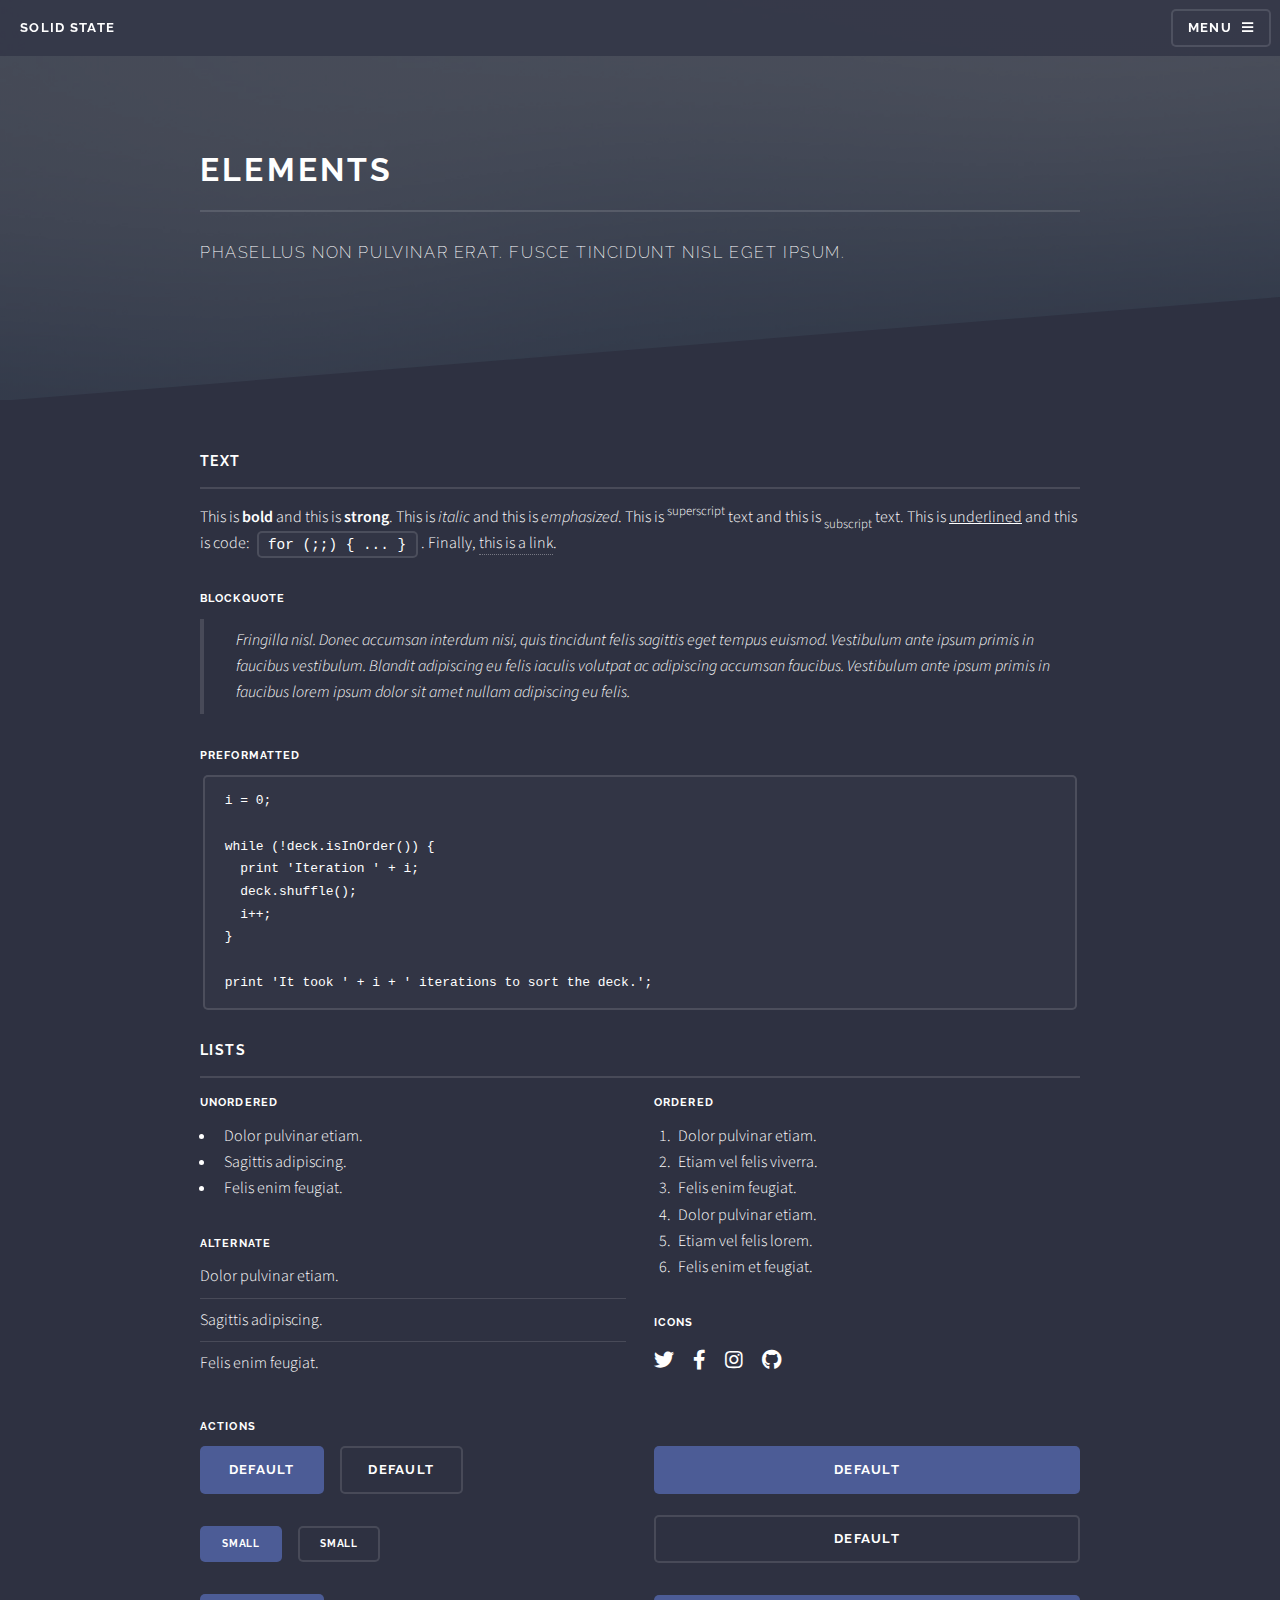
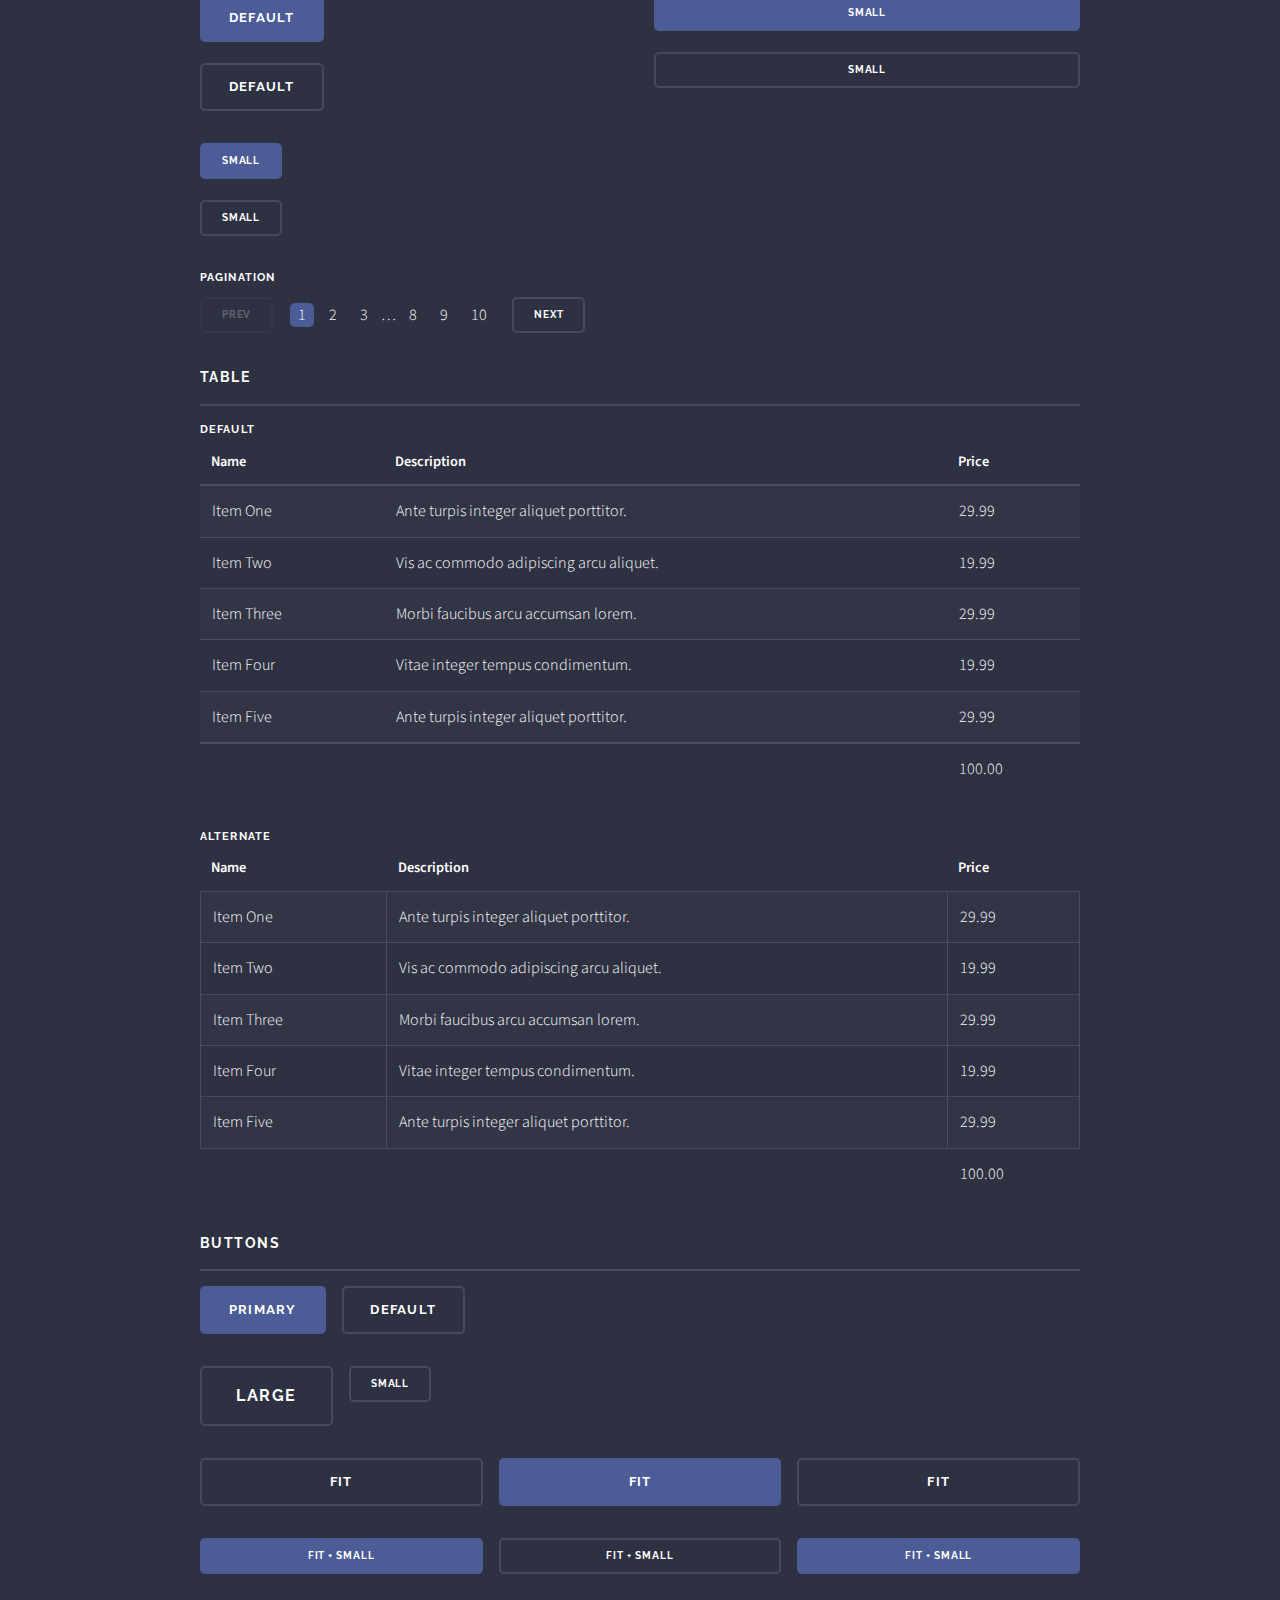
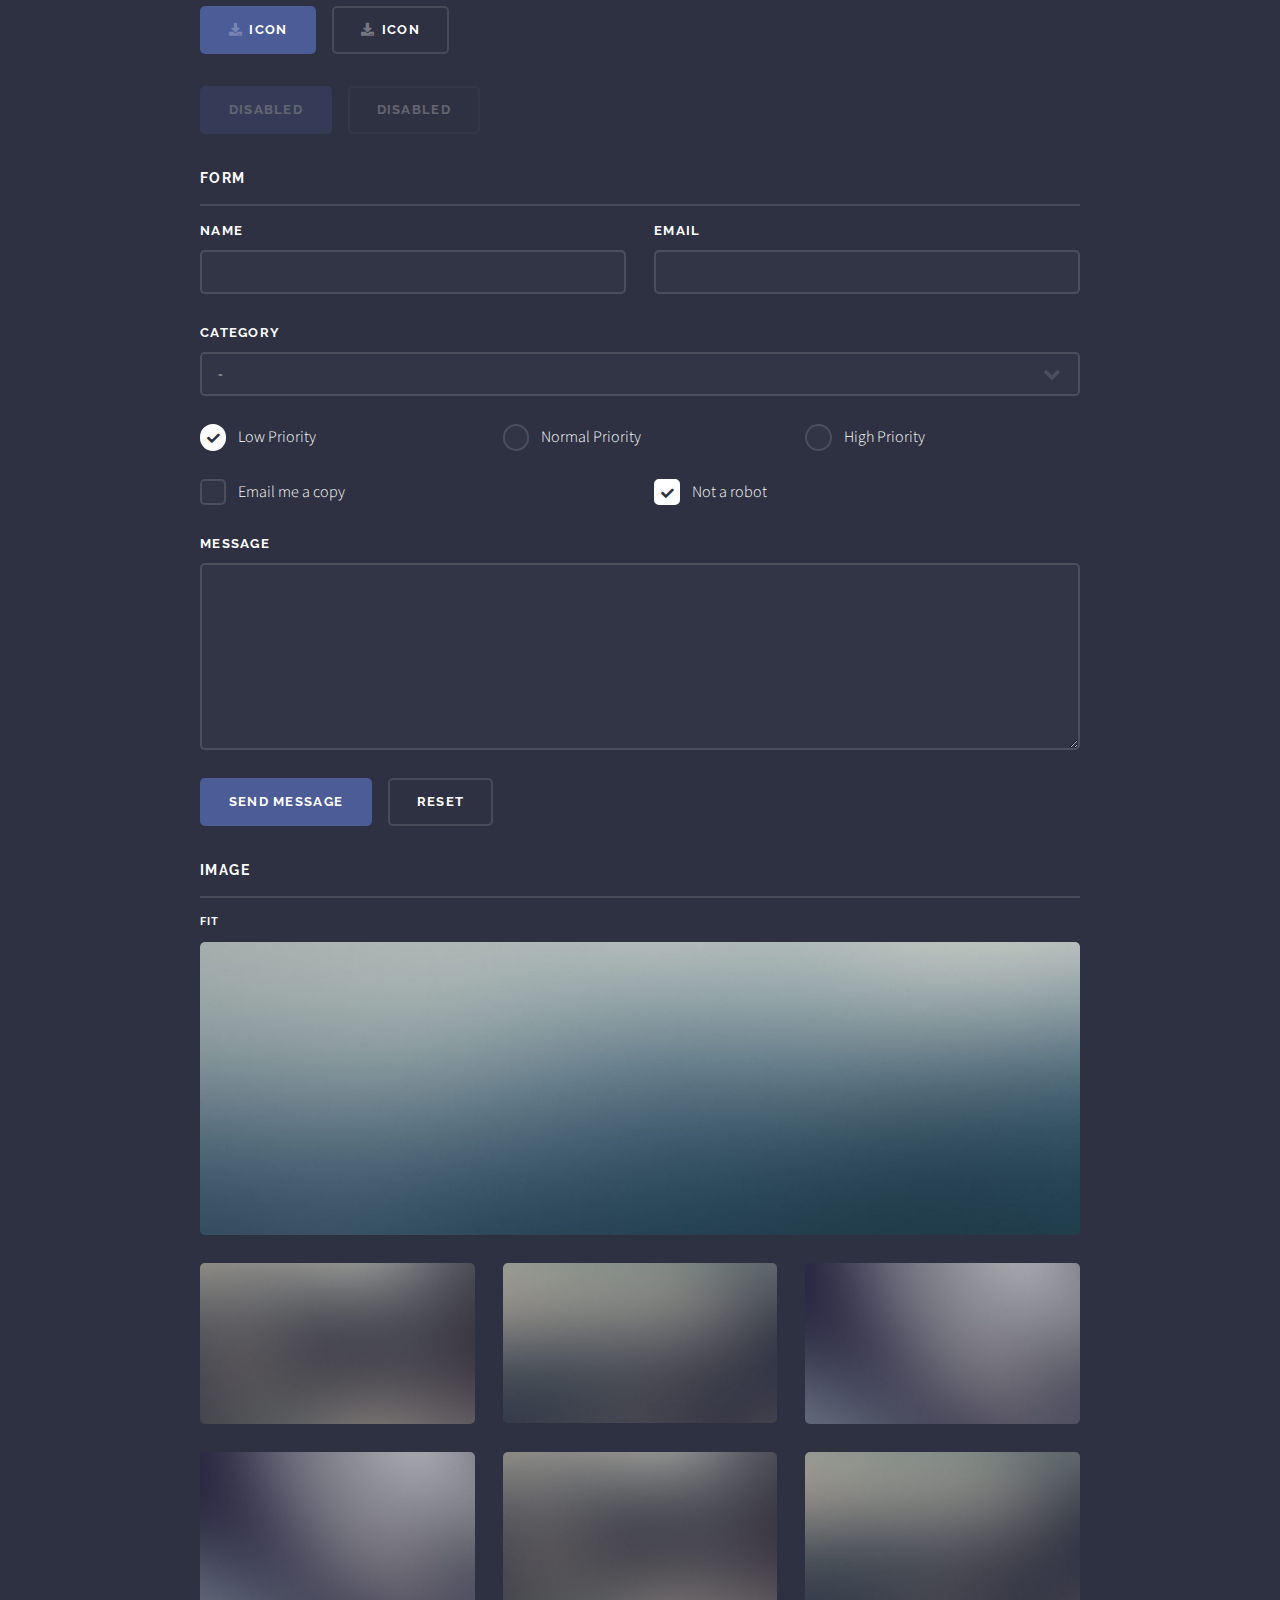
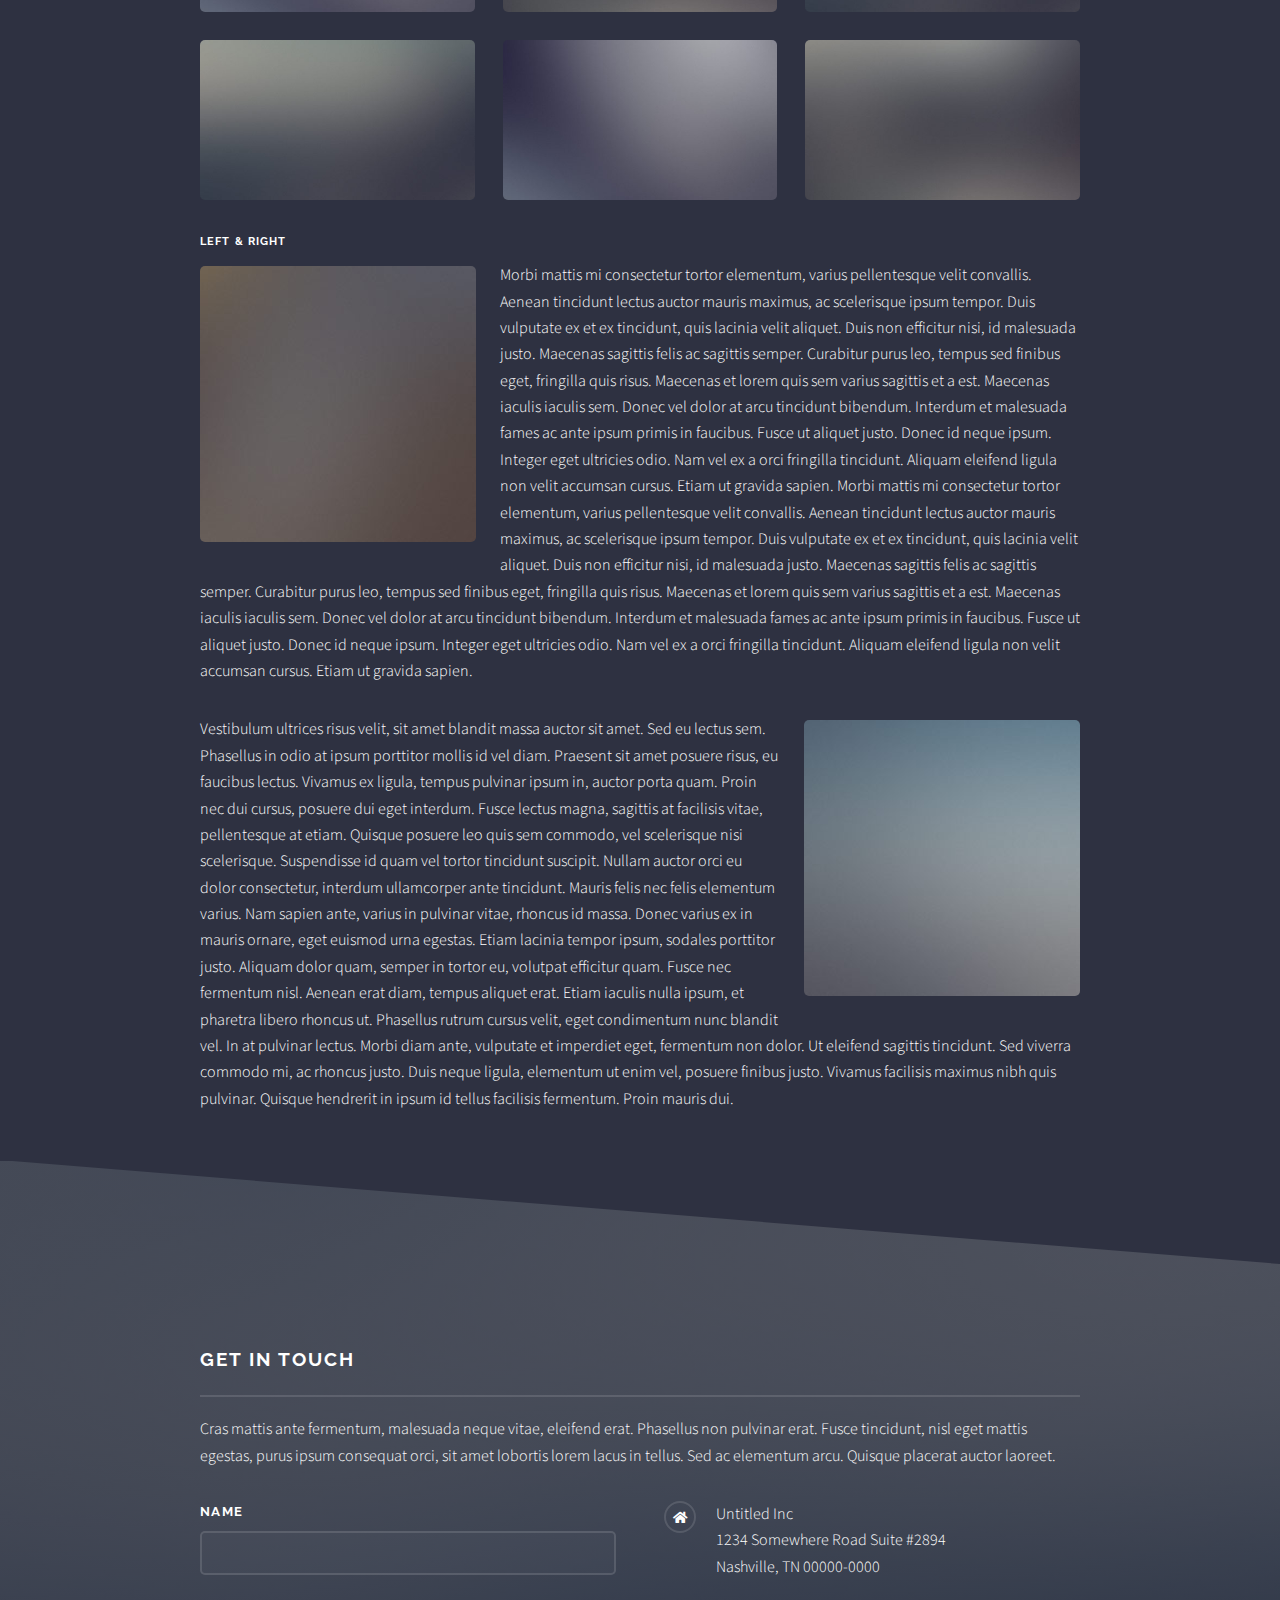
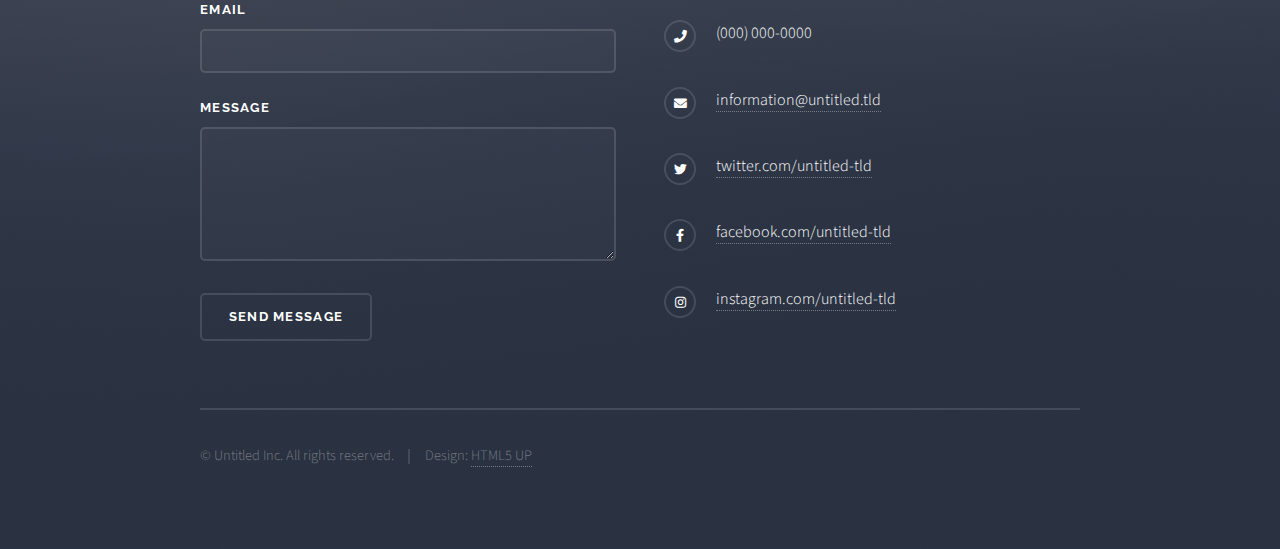
==== elements.html @ e086646b "Initial commit" ====
<!DOCTYPE HTML>
<!--
	Solid State by HTML5 UP
	html5up.net | @ajlkn
	Free for personal and commercial use under the CCA 3.0 license (html5up.net/license)
-->
<html>
	<head>
		<title>Elements - Solid State by HTML5 UP</title>
		<meta charset="utf-8" />
		<meta name="viewport" content="width=device-width, initial-scale=1, user-scalable=no" />
		<link rel="stylesheet" href="assets/css/main.css" />
		<noscript><link rel="stylesheet" href="assets/css/noscript.css" /></noscript>
	</head>
	<body class="is-preload">

		<!-- Page Wrapper -->
			<div id="page-wrapper">

				<!-- Header -->
					<header id="header">
						<h1><a href="index.html">Solid State</a></h1>
						<nav>
							<a href="#menu">Menu</a>
						</nav>
					</header>

				<!-- Menu -->
					<nav id="menu">
						<div class="inner">
							<h2>Menu</h2>
							<ul class="links">
								<li><a href="index.html">Home</a></li>
								<li><a href="generic.html">Generic</a></li>
								<li><a href="elements.html">Elements</a></li>
								<li><a href="#">Log In</a></li>
								<li><a href="#">Sign Up</a></li>
							</ul>
							<a href="#" class="close">Close</a>
						</div>
					</nav>

				<!-- Wrapper -->
					<section id="wrapper">
						<header>
							<div class="inner">
								<h2>Elements</h2>
								<p>Phasellus non pulvinar erat. Fusce tincidunt nisl eget ipsum.</p>
							</div>
						</header>

						<!-- Content -->
							<div class="wrapper">
								<div class="inner">

									<section>
										<h3 class="major">Text</h3>
										<p>This is <b>bold</b> and this is <strong>strong</strong>. This is <i>italic</i> and this is <em>emphasized</em>.
										This is <sup>superscript</sup> text and this is <sub>subscript</sub> text.
										This is <u>underlined</u> and this is code: <code>for (;;) { ... }</code>. Finally, <a href="#">this is a link</a>.</p>
										<h4>Blockquote</h4>
										<blockquote>Fringilla nisl. Donec accumsan interdum nisi, quis tincidunt felis sagittis eget tempus euismod. Vestibulum ante ipsum primis in faucibus vestibulum. Blandit adipiscing eu felis iaculis volutpat ac adipiscing accumsan faucibus. Vestibulum ante ipsum primis in faucibus lorem ipsum dolor sit amet nullam adipiscing eu felis.</blockquote>
										<h4>Preformatted</h4>
										<pre><code>i = 0;

while (!deck.isInOrder()) {
  print 'Iteration ' + i;
  deck.shuffle();
  i++;
}

print 'It took ' + i + ' iterations to sort the deck.';</code></pre>
									</section>

									<section>
										<h3 class="major">Lists</h3>
										<div class="row">
											<div class="col-6 col-12-medium">
												<h4>Unordered</h4>
												<ul>
													<li>Dolor pulvinar etiam.</li>
													<li>Sagittis adipiscing.</li>
													<li>Felis enim feugiat.</li>
												</ul>
												<h4>Alternate</h4>
												<ul class="alt">
													<li>Dolor pulvinar etiam.</li>
													<li>Sagittis adipiscing.</li>
													<li>Felis enim feugiat.</li>
												</ul>
											</div>
											<div class="col-6 col-12-medium">
												<h4>Ordered</h4>
												<ol>
													<li>Dolor pulvinar etiam.</li>
													<li>Etiam vel felis viverra.</li>
													<li>Felis enim feugiat.</li>
													<li>Dolor pulvinar etiam.</li>
													<li>Etiam vel felis lorem.</li>
													<li>Felis enim et feugiat.</li>
												</ol>
												<h4>Icons</h4>
												<ul class="icons">
													<li><a href="#" class="icon brands fa-twitter"><span class="label">Twitter</span></a></li>
													<li><a href="#" class="icon brands fa-facebook-f"><span class="label">Facebook</span></a></li>
													<li><a href="#" class="icon brands fa-instagram"><span class="label">Instagram</span></a></li>
													<li><a href="#" class="icon brands fa-github"><span class="label">Github</span></a></li>
												</ul>
											</div>
										</div>
										<h4>Actions</h4>
										<div class="row">
											<div class="col-6 col-12-medium">
												<ul class="actions">
													<li><a href="#" class="button primary">Default</a></li>
													<li><a href="#" class="button">Default</a></li>
												</ul>
												<ul class="actions small">
													<li><a href="#" class="button primary small">Small</a></li>
													<li><a href="#" class="button small">Small</a></li>
												</ul>
												<ul class="actions stacked">
													<li><a href="#" class="button primary">Default</a></li>
													<li><a href="#" class="button">Default</a></li>
												</ul>
												<ul class="actions stacked small">
													<li><a href="#" class="button primary small">Small</a></li>
													<li><a href="#" class="button small">Small</a></li>
												</ul>
											</div>
											<div class="col-6 col-12-medium">
												<ul class="actions stacked">
													<li><a href="#" class="button primary fit">Default</a></li>
													<li><a href="#" class="button fit">Default</a></li>
												</ul>
												<ul class="actions stacked small">
													<li><a href="#" class="button primary small fit">Small</a></li>
													<li><a href="#" class="button small fit">Small</a></li>
												</ul>
											</div>
										</div>
										<h4>Pagination</h4>
										<ul class="pagination">
											<li><span class="button small disabled">Prev</span></li>
											<li><a href="#" class="page active">1</a></li>
											<li><a href="#" class="page">2</a></li>
											<li><a href="#" class="page">3</a></li>
											<li><span>&hellip;</span></li>
											<li><a href="#" class="page">8</a></li>
											<li><a href="#" class="page">9</a></li>
											<li><a href="#" class="page">10</a></li>
											<li><a href="#" class="button small">Next</a></li>
										</ul>
									</section>

									<section>
										<h3 class="major">Table</h3>
										<h4>Default</h4>
										<div class="table-wrapper">
											<table>
												<thead>
													<tr>
														<th>Name</th>
														<th>Description</th>
														<th>Price</th>
													</tr>
												</thead>
												<tbody>
													<tr>
														<td>Item One</td>
														<td>Ante turpis integer aliquet porttitor.</td>
														<td>29.99</td>
													</tr>
													<tr>
														<td>Item Two</td>
														<td>Vis ac commodo adipiscing arcu aliquet.</td>
														<td>19.99</td>
													</tr>
													<tr>
														<td>Item Three</td>
														<td> Morbi faucibus arcu accumsan lorem.</td>
														<td>29.99</td>
													</tr>
													<tr>
														<td>Item Four</td>
														<td>Vitae integer tempus condimentum.</td>
														<td>19.99</td>
													</tr>
													<tr>
														<td>Item Five</td>
														<td>Ante turpis integer aliquet porttitor.</td>
														<td>29.99</td>
													</tr>
												</tbody>
												<tfoot>
													<tr>
														<td colspan="2"></td>
														<td>100.00</td>
													</tr>
												</tfoot>
											</table>
										</div>

										<h4>Alternate</h4>
										<div class="table-wrapper">
											<table class="alt">
												<thead>
													<tr>
														<th>Name</th>
														<th>Description</th>
														<th>Price</th>
													</tr>
												</thead>
												<tbody>
													<tr>
														<td>Item One</td>
														<td>Ante turpis integer aliquet porttitor.</td>
														<td>29.99</td>
													</tr>
													<tr>
														<td>Item Two</td>
														<td>Vis ac commodo adipiscing arcu aliquet.</td>
														<td>19.99</td>
													</tr>
													<tr>
														<td>Item Three</td>
														<td> Morbi faucibus arcu accumsan lorem.</td>
														<td>29.99</td>
													</tr>
													<tr>
														<td>Item Four</td>
														<td>Vitae integer tempus condimentum.</td>
														<td>19.99</td>
													</tr>
													<tr>
														<td>Item Five</td>
														<td>Ante turpis integer aliquet porttitor.</td>
														<td>29.99</td>
													</tr>
												</tbody>
												<tfoot>
													<tr>
														<td colspan="2"></td>
														<td>100.00</td>
													</tr>
												</tfoot>
											</table>
										</div>
									</section>

									<section>
										<h3 class="major">Buttons</h3>
										<ul class="actions">
											<li><a href="#" class="button primary">Primary</a></li>
											<li><a href="#" class="button">Default</a></li>
										</ul>
										<ul class="actions">
											<li><a href="#" class="button large">Large</a></li>
											<li><a href="#" class="button small">Small</a></li>
										</ul>
										<ul class="actions fit">
											<li><a href="#" class="button fit">Fit</a></li>
											<li><a href="#" class="button primary fit">Fit</a></li>
											<li><a href="#" class="button fit">Fit</a></li>
										</ul>
										<ul class="actions fit small">
											<li><a href="#" class="button primary fit small">Fit + Small</a></li>
											<li><a href="#" class="button fit small">Fit + Small</a></li>
											<li><a href="#" class="button primary fit small">Fit + Small</a></li>
										</ul>
										<ul class="actions">
											<li><a href="#" class="button primary icon solid fa-download">Icon</a></li>
											<li><a href="#" class="button icon solid fa-download">Icon</a></li>
										</ul>
										<ul class="actions">
											<li><span class="button primary disabled">Disabled</span></li>
											<li><span class="button disabled">Disabled</span></li>
										</ul>
									</section>

									<section>
										<h3 class="major">Form</h3>
										<form method="post" action="#">
											<div class="row gtr-uniform">
												<div class="col-6 col-12-xsmall">
													<label for="demo-name">Name</label>
													<input type="text" name="demo-name" id="demo-name" value="" />
												</div>
												<div class="col-6 col-12-xsmall">
													<label for="demo-email">Email</label>
													<input type="email" name="demo-email" id="demo-email" value="" />
												</div>
												<div class="col-12">
													<label for="demo-category">Category</label>
													<select name="demo-category" id="demo-category">
														<option value="">-</option>
														<option value="1">Manufacturing</option>
														<option value="1">Shipping</option>
														<option value="1">Administration</option>
														<option value="1">Human Resources</option>
													</select>
												</div>
												<div class="col-4 col-12-small">
													<input type="radio" id="demo-priority-low" name="demo-priority" checked>
													<label for="demo-priority-low">Low Priority</label>
												</div>
												<div class="col-4 col-12-small">
													<input type="radio" id="demo-priority-normal" name="demo-priority">
													<label for="demo-priority-normal">Normal Priority</label>
												</div>
												<div class="col-4 col-12-small">
													<input type="radio" id="demo-priority-high" name="demo-priority">
													<label for="demo-priority-high">High Priority</label>
												</div>
												<div class="col-6 col-12-small">
													<input type="checkbox" id="demo-copy" name="demo-copy">
													<label for="demo-copy">Email me a copy</label>
												</div>
												<div class="col-6 col-12-small">
													<input type="checkbox" id="demo-human" name="demo-human" checked>
													<label for="demo-human">Not a robot</label>
												</div>
												<div class="col-12">
													<label for="demo-message">Message</label>
													<textarea name="demo-message" id="demo-message" rows="6"></textarea>
												</div>
												<div class="col-12">
													<ul class="actions">
														<li><input type="submit" value="Send Message" class="primary" /></li>
														<li><input type="reset" value="Reset" /></li>
													</ul>
												</div>
											</div>
										</form>
									</section>

									<section>
										<h3 class="major">Image</h3>
										<h4>Fit</h4>
										<div class="box alt">
											<div class="row gtr-uniform">
												<div class="col-12"><span class="image fit"><img src="images/pic08.jpg" alt="" /></span></div>
												<div class="col-4"><span class="image fit"><img src="images/pic05.jpg" alt="" /></span></div>
												<div class="col-4"><span class="image fit"><img src="images/pic06.jpg" alt="" /></span></div>
												<div class="col-4"><span class="image fit"><img src="images/pic07.jpg" alt="" /></span></div>
												<div class="col-4"><span class="image fit"><img src="images/pic07.jpg" alt="" /></span></div>
												<div class="col-4"><span class="image fit"><img src="images/pic05.jpg" alt="" /></span></div>
												<div class="col-4"><span class="image fit"><img src="images/pic06.jpg" alt="" /></span></div>
												<div class="col-4"><span class="image fit"><img src="images/pic06.jpg" alt="" /></span></div>
												<div class="col-4"><span class="image fit"><img src="images/pic07.jpg" alt="" /></span></div>
												<div class="col-4"><span class="image fit"><img src="images/pic05.jpg" alt="" /></span></div>
											</div>
										</div>
										<h4>Left &amp; Right</h4>
										<p><span class="image left"><img src="images/pic01.jpg" alt="" /></span>Morbi mattis mi consectetur tortor elementum, varius pellentesque velit convallis. Aenean tincidunt lectus auctor mauris maximus, ac scelerisque ipsum tempor. Duis vulputate ex et ex tincidunt, quis lacinia velit aliquet. Duis non efficitur nisi, id malesuada justo. Maecenas sagittis felis ac sagittis semper. Curabitur purus leo, tempus sed finibus eget, fringilla quis risus. Maecenas et lorem quis sem varius sagittis et a est. Maecenas iaculis iaculis sem. Donec vel dolor at arcu tincidunt bibendum. Interdum et malesuada fames ac ante ipsum primis in faucibus. Fusce ut aliquet justo. Donec id neque ipsum. Integer eget ultricies odio. Nam vel ex a orci fringilla tincidunt. Aliquam eleifend ligula non velit accumsan cursus. Etiam ut gravida sapien. Morbi mattis mi consectetur tortor elementum, varius pellentesque velit convallis. Aenean tincidunt lectus auctor mauris maximus, ac scelerisque ipsum tempor. Duis vulputate ex et ex tincidunt, quis lacinia velit aliquet. Duis non efficitur nisi, id malesuada justo. Maecenas sagittis felis ac sagittis semper. Curabitur purus leo, tempus sed finibus eget, fringilla quis risus. Maecenas et lorem quis sem varius sagittis et a est. Maecenas iaculis iaculis sem. Donec vel dolor at arcu tincidunt bibendum. Interdum et malesuada fames ac ante ipsum primis in faucibus. Fusce ut aliquet justo. Donec id neque ipsum. Integer eget ultricies odio. Nam vel ex a orci fringilla tincidunt. Aliquam eleifend ligula non velit accumsan cursus. Etiam ut gravida sapien.</p>
										<p><span class="image right"><img src="images/pic02.jpg" alt="" /></span>Vestibulum ultrices risus velit, sit amet blandit massa auctor sit amet. Sed eu lectus sem. Phasellus in odio at ipsum porttitor mollis id vel diam. Praesent sit amet posuere risus, eu faucibus lectus. Vivamus ex ligula, tempus pulvinar ipsum in, auctor porta quam. Proin nec dui cursus, posuere dui eget interdum. Fusce lectus magna, sagittis at facilisis vitae, pellentesque at etiam. Quisque posuere leo quis sem commodo, vel scelerisque nisi scelerisque. Suspendisse id quam vel tortor tincidunt suscipit. Nullam auctor orci eu dolor consectetur, interdum ullamcorper ante tincidunt. Mauris felis nec felis elementum varius. Nam sapien ante, varius in pulvinar vitae, rhoncus id massa. Donec varius ex in mauris ornare, eget euismod urna egestas. Etiam lacinia tempor ipsum, sodales porttitor justo. Aliquam dolor quam, semper in tortor eu, volutpat efficitur quam. Fusce nec fermentum nisl. Aenean erat diam, tempus aliquet erat. Etiam iaculis nulla ipsum, et pharetra libero rhoncus ut. Phasellus rutrum cursus velit, eget condimentum nunc blandit vel. In at pulvinar lectus. Morbi diam ante, vulputate et imperdiet eget, fermentum non dolor. Ut eleifend sagittis tincidunt. Sed viverra commodo mi, ac rhoncus justo. Duis neque ligula, elementum ut enim vel, posuere finibus justo. Vivamus facilisis maximus nibh quis pulvinar. Quisque hendrerit in ipsum id tellus facilisis fermentum. Proin mauris dui.</p>
									</section>

								</div>
							</div>

					</section>

				<!-- Footer -->
					<section id="footer">
						<div class="inner">
							<h2 class="major">Get in touch</h2>
							<p>Cras mattis ante fermentum, malesuada neque vitae, eleifend erat. Phasellus non pulvinar erat. Fusce tincidunt, nisl eget mattis egestas, purus ipsum consequat orci, sit amet lobortis lorem lacus in tellus. Sed ac elementum arcu. Quisque placerat auctor laoreet.</p>
							<form method="post" action="#">
								<div class="fields">
									<div class="field">
										<label for="name">Name</label>
										<input type="text" name="name" id="name" />
									</div>
									<div class="field">
										<label for="email">Email</label>
										<input type="email" name="email" id="email" />
									</div>
									<div class="field">
										<label for="message">Message</label>
										<textarea name="message" id="message" rows="4"></textarea>
									</div>
								</div>
								<ul class="actions">
									<li><input type="submit" value="Send Message" /></li>
								</ul>
							</form>
							<ul class="contact">
								<li class="icon solid fa-home">
									Untitled Inc<br />
									1234 Somewhere Road Suite #2894<br />
									Nashville, TN 00000-0000
								</li>
								<li class="icon solid fa-phone">(000) 000-0000</li>
								<li class="icon solid fa-envelope"><a href="#">information@untitled.tld</a></li>
								<li class="icon brands fa-twitter"><a href="#">twitter.com/untitled-tld</a></li>
								<li class="icon brands fa-facebook-f"><a href="#">facebook.com/untitled-tld</a></li>
								<li class="icon brands fa-instagram"><a href="#">instagram.com/untitled-tld</a></li>
							</ul>
							<ul class="copyright">
								<li>&copy; Untitled Inc. All rights reserved.</li><li>Design: <a href="http://html5up.net">HTML5 UP</a></li>
							</ul>
						</div>
					</section>

			</div>

		<!-- Scripts -->
			<script src="assets/js/jquery.min.js"></script>
			<script src="assets/js/jquery.scrollex.min.js"></script>
			<script src="assets/js/browser.min.js"></script>
			<script src="assets/js/breakpoints.min.js"></script>
			<script src="assets/js/util.js"></script>
			<script src="assets/js/main.js"></script>

	</body>
</html>
---- assets/css/main.css ----
@import url(fontawesome-all.min.css);
@import url("https://fonts.googleapis.com/css?family=Raleway:200,700|Source+Sans+Pro:300,600,300italic,600italic");

/*
	Solid State by HTML5 UP
	html5up.net | @ajlkn
	Free for personal and commercial use under the CCA 3.0 license (html5up.net/license)
*/

html, body, div, span, applet, object,
iframe, h1, h2, h3, h4, h5, h6, p, blockquote,
pre, a, abbr, acronym, address, big, cite,
code, del, dfn, em, img, ins, kbd, q, s, samp,
small, strike, strong, sub, sup, tt, var, b,
u, i, center, dl, dt, dd, ol, ul, li, fieldset,
form, label, legend, table, caption, tbody,
tfoot, thead, tr, th, td, article, aside,
canvas, details, embed, figure, figcaption,
footer, header, hgroup, menu, nav, output, ruby,
section, summary, time, mark, audio, video {
	margin: 0;
	padding: 0;
	border: 0;
	font-size: 100%;
	font: inherit;
	vertical-align: baseline;}

article, aside, details, figcaption, figure,
footer, header, hgroup, menu, nav, section {
	display: block;}

body {
	line-height: 1;
}

ol, ul {
	list-style: none;
}

blockquote, q {
	quotes: none;
}

	blockquote:before, blockquote:after, q:before, q:after {
		content: '';
		content: none;
	}

table {
	border-collapse: collapse;
	border-spacing: 0;
}

body {
	-webkit-text-size-adjust: none;
}

mark {
	background-color: transparent;
	color: inherit;
}

input::-moz-focus-inner {
	border: 0;
	padding: 0;
}

input, select, textarea {
	-moz-appearance: none;
	-webkit-appearance: none;
	-ms-appearance: none;
	appearance: none;
}

/* Basic */

	@-ms-viewport {
		width: device-width;
	}

	body {
		-ms-overflow-style: scrollbar;
	}

	@media screen and (max-width: 480px) {

		html, body {
			min-width: 320px;
		}

	}

	html {
		box-sizing: border-box;
	}

	*, *:before, *:after {
		box-sizing: inherit;
	}

	body {
		background-color: #2e3141;
		background-image: linear-gradient(to top, rgba(46, 49, 65, 0.8), rgba(46, 49, 65, 0.8)), url("../../images/bg.jpg");
		background-size: auto, cover;
		background-attachment: fixed, fixed;
		background-position: center, center;
	}

		body.is-preload *, body.is-preload *:before, body.is-preload *:after {
			-moz-animation: none !important;
			-webkit-animation: none !important;
			-ms-animation: none !important;
			animation: none !important;
			-moz-transition: none !important;
			-webkit-transition: none !important;
			-ms-transition: none !important;
			transition: none !important;
		}

/* Type */

	body, input, select, textarea {
		color: #ffffff;
		font-family: "Source Sans Pro", Helvetica, sans-serif;
		font-size: 16.5pt;
		font-weight: 300;
		line-height: 1.65;
	}

		@media screen and (max-width: 1680px) {

			body, input, select, textarea {
				font-size: 13pt;
			}

		}

		@media screen and (max-width: 1280px) {

			body, input, select, textarea {
				font-size: 12pt;
			}

		}

		@media screen and (max-width: 980px) {

			body, input, select, textarea {
				font-size: 12pt;
			}

		}

		@media screen and (max-width: 736px) {

			body, input, select, textarea {
				font-size: 12pt;
			}

		}

		@media screen and (max-width: 480px) {

			body, input, select, textarea {
				font-size: 12pt;
			}

		}

	a {
		-moz-transition: color 0.2s ease-in-out, border-bottom-color 0.2s ease-in-out;
		-webkit-transition: color 0.2s ease-in-out, border-bottom-color 0.2s ease-in-out;
		-ms-transition: color 0.2s ease-in-out, border-bottom-color 0.2s ease-in-out;
		transition: color 0.2s ease-in-out, border-bottom-color 0.2s ease-in-out;
		border-bottom: dotted 1px rgba(255, 255, 255, 0.35);
		color: #ffffff;
		text-decoration: none;
	}

		a:hover {
			border-bottom-color: transparent;
			color: #ffffff !important;
		}

		a.special:not(.button) {
			text-decoration: none;
			border-bottom: 0;
			display: block;
			font-family: Raleway, Helvetica, sans-serif;
			font-size: 0.8em;
			font-weight: 700;
			letter-spacing: 0.1em;
			margin: 0 0 2em 0;
			text-transform: uppercase;
		}

			a.special:not(.button):before {
				-moz-osx-font-smoothing: grayscale;
				-webkit-font-smoothing: antialiased;
				display: inline-block;
				font-style: normal;
				font-variant: normal;
				text-rendering: auto;
				line-height: 1;
				text-transform: none !important;
				font-family: 'Font Awesome 5 Free';
				font-weight: 900;
			}

			a.special:not(.button):before {
				-moz-transition: background-color 0.2s ease-in-out;
				-webkit-transition: background-color 0.2s ease-in-out;
				-ms-transition: background-color 0.2s ease-in-out;
				transition: background-color 0.2s ease-in-out;
				border-radius: 100%;
				border: solid 2px rgba(255, 255, 255, 0.125);
				content: '\f105';
				display: inline-block;
				font-size: 1.25em;
				height: 2em;
				line-height: 1.75em;
				margin-right: 0.85em;
				text-align: center;
				text-indent: 0.15em;
				vertical-align: middle;
				width: 2em;
			}

			a.special:not(.button):hover:before {
				background-color: rgba(255, 255, 255, 0.025);
			}

			a.special:not(.button):active:before {
				background-color: rgba(255, 255, 255, 0.075);
			}

	strong, b {
		color: #ffffff;
		font-weight: 600;
	}

	em, i {
		font-style: italic;
	}

	p {
		margin: 0 0 2em 0;
	}

	h1, h2, h3, h4, h5, h6 {
		color: #ffffff;
		font-family: Raleway, Helvetica, sans-serif;
		font-weight: 700;
		letter-spacing: 0.1em;
		margin: 0 0 1em 0;
		text-transform: uppercase;
	}

		h1 a, h2 a, h3 a, h4 a, h5 a, h6 a {
			color: inherit;
			text-decoration: none;
			border-bottom: 0;
		}

		h1 span, h2 span, h3 span, h4 span, h5 span, h6 span {
			font-weight: 200;
		}

		h1.major, h2.major, h3.major, h4.major, h5.major, h6.major {
			padding-bottom: 1em;
			border-bottom: solid 2px rgba(255, 255, 255, 0.125);
		}

	h2 {
		font-size: 1.2em;
	}

	h3 {
		font-size: 0.9em;
	}

	h4 {
		font-size: 0.7em;
	}

	h5 {
		font-size: 0.7em;
	}

	h6 {
		font-size: 0.7em;
	}

	@media screen and (max-width: 736px) {

		h2 {
			font-size: 1em;
		}

		h3 {
			font-size: 0.8em;
		}

	}

	sub {
		font-size: 0.8em;
		position: relative;
		top: 0.5em;
	}

	sup {
		font-size: 0.8em;
		position: relative;
		top: -0.5em;
	}

	blockquote {
		border-left: solid 4px rgba(255, 255, 255, 0.125);
		font-style: italic;
		margin: 0 0 2em 0;
		padding: 0.5em 0 0.5em 2em;
	}

	code {
		background: rgba(255, 255, 255, 0.025);
		border-radius: 5px;
		border: solid 2px rgba(255, 255, 255, 0.125);
		font-family: "Courier New", monospace;
		font-size: 0.9em;
		margin: 0 0.25em;
		padding: 0.25em 0.65em;
	}

	pre {
		-webkit-overflow-scrolling: touch;
		font-family: "Courier New", monospace;
		font-size: 0.9em;
		margin: 0 0 2em 0;
	}

		pre code {
			display: block;
			line-height: 1.75em;
			padding: 1em 1.5em;
			overflow-x: auto;
		}

	hr {
		border: 0;
		border-bottom: solid 2px rgba(255, 255, 255, 0.125);
		margin: 2.5em 0;
	}

		hr.major {
			margin: 4em 0;
		}

	.align-left {
		text-align: left;
	}

	.align-center {
		text-align: center;
	}

	.align-right {
		text-align: right;
	}

/* Row */

	.row {
		display: flex;
		flex-wrap: wrap;
		box-sizing: border-box;
		align-items: stretch;
	}

		.row > * {
			box-sizing: border-box;
		}

		.row.gtr-uniform > * > :last-child {
			margin-bottom: 0;
		}

		.row.aln-left {
			justify-content: flex-start;
		}

		.row.aln-center {
			justify-content: center;
		}

		.row.aln-right {
			justify-content: flex-end;
		}

		.row.aln-top {
			align-items: flex-start;
		}

		.row.aln-middle {
			align-items: center;
		}

		.row.aln-bottom {
			align-items: flex-end;
		}

		.row > .imp {
			order: -1;
		}

		.row > .col-1 {
			width: 8.33333%;
		}

		.row > .off-1 {
			margin-left: 8.33333%;
		}

		.row > .col-2 {
			width: 16.66667%;
		}

		.row > .off-2 {
			margin-left: 16.66667%;
		}

		.row > .col-3 {
			width: 25%;
		}

		.row > .off-3 {
			margin-left: 25%;
		}

		.row > .col-4 {
			width: 33.33333%;
		}

		.row > .off-4 {
			margin-left: 33.33333%;
		}

		.row > .col-5 {
			width: 41.66667%;
		}

		.row > .off-5 {
			margin-left: 41.66667%;
		}

		.row > .col-6 {
			width: 50%;
		}

		.row > .off-6 {
			margin-left: 50%;
		}

		.row > .col-7 {
			width: 58.33333%;
		}

		.row > .off-7 {
			margin-left: 58.33333%;
		}

		.row > .col-8 {
			width: 66.66667%;
		}

		.row > .off-8 {
			margin-left: 66.66667%;
		}

		.row > .col-9 {
			width: 75%;
		}

		.row > .off-9 {
			margin-left: 75%;
		}

		.row > .col-10 {
			width: 83.33333%;
		}

		.row > .off-10 {
			margin-left: 83.33333%;
		}

		.row > .col-11 {
			width: 91.66667%;
		}

		.row > .off-11 {
			margin-left: 91.66667%;
		}

		.row > .col-12 {
			width: 100%;
		}

		.row > .off-12 {
			margin-left: 100%;
		}

		.row.gtr-0 {
			margin-top: 0;
			margin-left: 0em;
		}

			.row.gtr-0 > * {
				padding: 0 0 0 0em;
			}

			.row.gtr-0.gtr-uniform {
				margin-top: 0em;
			}

				.row.gtr-0.gtr-uniform > * {
					padding-top: 0em;
				}

		.row.gtr-25 {
			margin-top: 0;
			margin-left: -0.4375em;
		}

			.row.gtr-25 > * {
				padding: 0 0 0 0.4375em;
			}

			.row.gtr-25.gtr-uniform {
				margin-top: -0.4375em;
			}

				.row.gtr-25.gtr-uniform > * {
					padding-top: 0.4375em;
				}

		.row.gtr-50 {
			margin-top: 0;
			margin-left: -0.875em;
		}

			.row.gtr-50 > * {
				padding: 0 0 0 0.875em;
			}

			.row.gtr-50.gtr-uniform {
				margin-top: -0.875em;
			}

				.row.gtr-50.gtr-uniform > * {
					padding-top: 0.875em;
				}

		.row {
			margin-top: 0;
			margin-left: -1.75em;
		}

			.row > * {
				padding: 0 0 0 1.75em;
			}

			.row.gtr-uniform {
				margin-top: -1.75em;
			}

				.row.gtr-uniform > * {
					padding-top: 1.75em;
				}

		.row.gtr-150 {
			margin-top: 0;
			margin-left: -2.625em;
		}

			.row.gtr-150 > * {
				padding: 0 0 0 2.625em;
			}

			.row.gtr-150.gtr-uniform {
				margin-top: -2.625em;
			}

				.row.gtr-150.gtr-uniform > * {
					padding-top: 2.625em;
				}

		.row.gtr-200 {
			margin-top: 0;
			margin-left: -3.5em;
		}

			.row.gtr-200 > * {
				padding: 0 0 0 3.5em;
			}

			.row.gtr-200.gtr-uniform {
				margin-top: -3.5em;
			}

				.row.gtr-200.gtr-uniform > * {
					padding-top: 3.5em;
				}

		@media screen and (max-width: 1680px) {

			.row {
				display: flex;
				flex-wrap: wrap;
				box-sizing: border-box;
				align-items: stretch;
			}

				.row > * {
					box-sizing: border-box;
				}

				.row.gtr-uniform > * > :last-child {
					margin-bottom: 0;
				}

				.row.aln-left {
					justify-content: flex-start;
				}

				.row.aln-center {
					justify-content: center;
				}

				.row.aln-right {
					justify-content: flex-end;
				}

				.row.aln-top {
					align-items: flex-start;
				}

				.row.aln-middle {
					align-items: center;
				}

				.row.aln-bottom {
					align-items: flex-end;
				}

				.row > .imp-xlarge {
					order: -1;
				}

				.row > .col-1-xlarge {
					width: 8.33333%;
				}

				.row > .off-1-xlarge {
					margin-left: 8.33333%;
				}

				.row > .col-2-xlarge {
					width: 16.66667%;
				}

				.row > .off-2-xlarge {
					margin-left: 16.66667%;
				}

				.row > .col-3-xlarge {
					width: 25%;
				}

				.row > .off-3-xlarge {
					margin-left: 25%;
				}

				.row > .col-4-xlarge {
					width: 33.33333%;
				}

				.row > .off-4-xlarge {
					margin-left: 33.33333%;
				}

				.row > .col-5-xlarge {
					width: 41.66667%;
				}

				.row > .off-5-xlarge {
					margin-left: 41.66667%;
				}

				.row > .col-6-xlarge {
					width: 50%;
				}

				.row > .off-6-xlarge {
					margin-left: 50%;
				}

				.row > .col-7-xlarge {
					width: 58.33333%;
				}

				.row > .off-7-xlarge {
					margin-left: 58.33333%;
				}

				.row > .col-8-xlarge {
					width: 66.66667%;
				}

				.row > .off-8-xlarge {
					margin-left: 66.66667%;
				}

				.row > .col-9-xlarge {
					width: 75%;
				}

				.row > .off-9-xlarge {
					margin-left: 75%;
				}

				.row > .col-10-xlarge {
					width: 83.33333%;
				}

				.row > .off-10-xlarge {
					margin-left: 83.33333%;
				}

				.row > .col-11-xlarge {
					width: 91.66667%;
				}

				.row > .off-11-xlarge {
					margin-left: 91.66667%;
				}

				.row > .col-12-xlarge {
					width: 100%;
				}

				.row > .off-12-xlarge {
					margin-left: 100%;
				}

				.row.gtr-0 {
					margin-top: 0;
					margin-left: 0em;
				}

					.row.gtr-0 > * {
						padding: 0 0 0 0em;
					}

					.row.gtr-0.gtr-uniform {
						margin-top: 0em;
					}

						.row.gtr-0.gtr-uniform > * {
							padding-top: 0em;
						}

				.row.gtr-25 {
					margin-top: 0;
					margin-left: -0.4375em;
				}

					.row.gtr-25 > * {
						padding: 0 0 0 0.4375em;
					}

					.row.gtr-25.gtr-uniform {
						margin-top: -0.4375em;
					}

						.row.gtr-25.gtr-uniform > * {
							padding-top: 0.4375em;
						}

				.row.gtr-50 {
					margin-top: 0;
					margin-left: -0.875em;
				}

					.row.gtr-50 > * {
						padding: 0 0 0 0.875em;
					}

					.row.gtr-50.gtr-uniform {
						margin-top: -0.875em;
					}

						.row.gtr-50.gtr-uniform > * {
							padding-top: 0.875em;
						}

				.row {
					margin-top: 0;
					margin-left: -1.75em;
				}

					.row > * {
						padding: 0 0 0 1.75em;
					}

					.row.gtr-uniform {
						margin-top: -1.75em;
					}

						.row.gtr-uniform > * {
							padding-top: 1.75em;
						}

				.row.gtr-150 {
					margin-top: 0;
					margin-left: -2.625em;
				}

					.row.gtr-150 > * {
						padding: 0 0 0 2.625em;
					}

					.row.gtr-150.gtr-uniform {
						margin-top: -2.625em;
					}

						.row.gtr-150.gtr-uniform > * {
							padding-top: 2.625em;
						}

				.row.gtr-200 {
					margin-top: 0;
					margin-left: -3.5em;
				}

					.row.gtr-200 > * {
						padding: 0 0 0 3.5em;
					}

					.row.gtr-200.gtr-uniform {
						margin-top: -3.5em;
					}

						.row.gtr-200.gtr-uniform > * {
							padding-top: 3.5em;
						}

		}

		@media screen and (max-width: 1280px) {

			.row {
				display: flex;
				flex-wrap: wrap;
				box-sizing: border-box;
				align-items: stretch;
			}

				.row > * {
					box-sizing: border-box;
				}

				.row.gtr-uniform > * > :last-child {
					margin-bottom: 0;
				}

				.row.aln-left {
					justify-content: flex-start;
				}

				.row.aln-center {
					justify-content: center;
				}

				.row.aln-right {
					justify-content: flex-end;
				}

				.row.aln-top {
					align-items: flex-start;
				}

				.row.aln-middle {
					align-items: center;
				}

				.row.aln-bottom {
					align-items: flex-end;
				}

				.row > .imp-large {
					order: -1;
				}

				.row > .col-1-large {
					width: 8.33333%;
				}

				.row > .off-1-large {
					margin-left: 8.33333%;
				}

				.row > .col-2-large {
					width: 16.66667%;
				}

				.row > .off-2-large {
					margin-left: 16.66667%;
				}

				.row > .col-3-large {
					width: 25%;
				}

				.row > .off-3-large {
					margin-left: 25%;
				}

				.row > .col-4-large {
					width: 33.33333%;
				}

				.row > .off-4-large {
					margin-left: 33.33333%;
				}

				.row > .col-5-large {
					width: 41.66667%;
				}

				.row > .off-5-large {
					margin-left: 41.66667%;
				}

				.row > .col-6-large {
					width: 50%;
				}

				.row > .off-6-large {
					margin-left: 50%;
				}

				.row > .col-7-large {
					width: 58.33333%;
				}

				.row > .off-7-large {
					margin-left: 58.33333%;
				}

				.row > .col-8-large {
					width: 66.66667%;
				}

				.row > .off-8-large {
					margin-left: 66.66667%;
				}

				.row > .col-9-large {
					width: 75%;
				}

				.row > .off-9-large {
					margin-left: 75%;
				}

				.row > .col-10-large {
					width: 83.33333%;
				}

				.row > .off-10-large {
					margin-left: 83.33333%;
				}

				.row > .col-11-large {
					width: 91.66667%;
				}

				.row > .off-11-large {
					margin-left: 91.66667%;
				}

				.row > .col-12-large {
					width: 100%;
				}

				.row > .off-12-large {
					margin-left: 100%;
				}

				.row.gtr-0 {
					margin-top: 0;
					margin-left: 0em;
				}

					.row.gtr-0 > * {
						padding: 0 0 0 0em;
					}

					.row.gtr-0.gtr-uniform {
						margin-top: 0em;
					}

						.row.gtr-0.gtr-uniform > * {
							padding-top: 0em;
						}

				.row.gtr-25 {
					margin-top: 0;
					margin-left: -0.4375em;
				}

					.row.gtr-25 > * {
						padding: 0 0 0 0.4375em;
					}

					.row.gtr-25.gtr-uniform {
						margin-top: -0.4375em;
					}

						.row.gtr-25.gtr-uniform > * {
							padding-top: 0.4375em;
						}

				.row.gtr-50 {
					margin-top: 0;
					margin-left: -0.875em;
				}

					.row.gtr-50 > * {
						padding: 0 0 0 0.875em;
					}

					.row.gtr-50.gtr-uniform {
						margin-top: -0.875em;
					}

						.row.gtr-50.gtr-uniform > * {
							padding-top: 0.875em;
						}

				.row {
					margin-top: 0;
					margin-left: -1.75em;
				}

					.row > * {
						padding: 0 0 0 1.75em;
					}

					.row.gtr-uniform {
						margin-top: -1.75em;
					}

						.row.gtr-uniform > * {
							padding-top: 1.75em;
						}

				.row.gtr-150 {
					margin-top: 0;
					margin-left: -2.625em;
				}

					.row.gtr-150 > * {
						padding: 0 0 0 2.625em;
					}

					.row.gtr-150.gtr-uniform {
						margin-top: -2.625em;
					}

						.row.gtr-150.gtr-uniform > * {
							padding-top: 2.625em;
						}

				.row.gtr-200 {
					margin-top: 0;
					margin-left: -3.5em;
				}

					.row.gtr-200 > * {
						padding: 0 0 0 3.5em;
					}

					.row.gtr-200.gtr-uniform {
						margin-top: -3.5em;
					}

						.row.gtr-200.gtr-uniform > * {
							padding-top: 3.5em;
						}

		}

		@media screen and (max-width: 980px) {

			.row {
				display: flex;
				flex-wrap: wrap;
				box-sizing: border-box;
				align-items: stretch;
			}

				.row > * {
					box-sizing: border-box;
				}

				.row.gtr-uniform > * > :last-child {
					margin-bottom: 0;
				}

				.row.aln-left {
					justify-content: flex-start;
				}

				.row.aln-center {
					justify-content: center;
				}

				.row.aln-right {
					justify-content: flex-end;
				}

				.row.aln-top {
					align-items: flex-start;
				}

				.row.aln-middle {
					align-items: center;
				}

				.row.aln-bottom {
					align-items: flex-end;
				}

				.row > .imp-medium {
					order: -1;
				}

				.row > .col-1-medium {
					width: 8.33333%;
				}

				.row > .off-1-medium {
					margin-left: 8.33333%;
				}

				.row > .col-2-medium {
					width: 16.66667%;
				}

				.row > .off-2-medium {
					margin-left: 16.66667%;
				}

				.row > .col-3-medium {
					width: 25%;
				}

				.row > .off-3-medium {
					margin-left: 25%;
				}

				.row > .col-4-medium {
					width: 33.33333%;
				}

				.row > .off-4-medium {
					margin-left: 33.33333%;
				}

				.row > .col-5-medium {
					width: 41.66667%;
				}

				.row > .off-5-medium {
					margin-left: 41.66667%;
				}

				.row > .col-6-medium {
					width: 50%;
				}

				.row > .off-6-medium {
					margin-left: 50%;
				}

				.row > .col-7-medium {
					width: 58.33333%;
				}

				.row > .off-7-medium {
					margin-left: 58.33333%;
				}

				.row > .col-8-medium {
					width: 66.66667%;
				}

				.row > .off-8-medium {
					margin-left: 66.66667%;
				}

				.row > .col-9-medium {
					width: 75%;
				}

				.row > .off-9-medium {
					margin-left: 75%;
				}

				.row > .col-10-medium {
					width: 83.33333%;
				}

				.row > .off-10-medium {
					margin-left: 83.33333%;
				}

				.row > .col-11-medium {
					width: 91.66667%;
				}

				.row > .off-11-medium {
					margin-left: 91.66667%;
				}

				.row > .col-12-medium {
					width: 100%;
				}

				.row > .off-12-medium {
					margin-left: 100%;
				}

				.row.gtr-0 {
					margin-top: 0;
					margin-left: 0em;
				}

					.row.gtr-0 > * {
						padding: 0 0 0 0em;
					}

					.row.gtr-0.gtr-uniform {
						margin-top: 0em;
					}

						.row.gtr-0.gtr-uniform > * {
							padding-top: 0em;
						}

				.row.gtr-25 {
					margin-top: 0;
					margin-left: -0.4375em;
				}

					.row.gtr-25 > * {
						padding: 0 0 0 0.4375em;
					}

					.row.gtr-25.gtr-uniform {
						margin-top: -0.4375em;
					}

						.row.gtr-25.gtr-uniform > * {
							padding-top: 0.4375em;
						}

				.row.gtr-50 {
					margin-top: 0;
					margin-left: -0.875em;
				}

					.row.gtr-50 > * {
						padding: 0 0 0 0.875em;
					}

					.row.gtr-50.gtr-uniform {
						margin-top: -0.875em;
					}

						.row.gtr-50.gtr-uniform > * {
							padding-top: 0.875em;
						}

				.row {
					margin-top: 0;
					margin-left: -1.75em;
				}

					.row > * {
						padding: 0 0 0 1.75em;
					}

					.row.gtr-uniform {
						margin-top: -1.75em;
					}

						.row.gtr-uniform > * {
							padding-top: 1.75em;
						}

				.row.gtr-150 {
					margin-top: 0;
					margin-left: -2.625em;
				}

					.row.gtr-150 > * {
						padding: 0 0 0 2.625em;
					}

					.row.gtr-150.gtr-uniform {
						margin-top: -2.625em;
					}

						.row.gtr-150.gtr-uniform > * {
							padding-top: 2.625em;
						}

				.row.gtr-200 {
					margin-top: 0;
					margin-left: -3.5em;
				}

					.row.gtr-200 > * {
						padding: 0 0 0 3.5em;
					}

					.row.gtr-200.gtr-uniform {
						margin-top: -3.5em;
					}

						.row.gtr-200.gtr-uniform > * {
							padding-top: 3.5em;
						}

		}

		@media screen and (max-width: 736px) {

			.row {
				display: flex;
				flex-wrap: wrap;
				box-sizing: border-box;
				align-items: stretch;
			}

				.row > * {
					box-sizing: border-box;
				}

				.row.gtr-uniform > * > :last-child {
					margin-bottom: 0;
				}

				.row.aln-left {
					justify-content: flex-start;
				}

				.row.aln-center {
					justify-content: center;
				}

				.row.aln-right {
					justify-content: flex-end;
				}

				.row.aln-top {
					align-items: flex-start;
				}

				.row.aln-middle {
					align-items: center;
				}

				.row.aln-bottom {
					align-items: flex-end;
				}

				.row > .imp-small {
					order: -1;
				}

				.row > .col-1-small {
					width: 8.33333%;
				}

				.row > .off-1-small {
					margin-left: 8.33333%;
				}

				.row > .col-2-small {
					width: 16.66667%;
				}

				.row > .off-2-small {
					margin-left: 16.66667%;
				}

				.row > .col-3-small {
					width: 25%;
				}

				.row > .off-3-small {
					margin-left: 25%;
				}

				.row > .col-4-small {
					width: 33.33333%;
				}

				.row > .off-4-small {
					margin-left: 33.33333%;
				}

				.row > .col-5-small {
					width: 41.66667%;
				}

				.row > .off-5-small {
					margin-left: 41.66667%;
				}

				.row > .col-6-small {
					width: 50%;
				}

				.row > .off-6-small {
					margin-left: 50%;
				}

				.row > .col-7-small {
					width: 58.33333%;
				}

				.row > .off-7-small {
					margin-left: 58.33333%;
				}

				.row > .col-8-small {
					width: 66.66667%;
				}

				.row > .off-8-small {
					margin-left: 66.66667%;
				}

				.row > .col-9-small {
					width: 75%;
				}

				.row > .off-9-small {
					margin-left: 75%;
				}

				.row > .col-10-small {
					width: 83.33333%;
				}

				.row > .off-10-small {
					margin-left: 83.33333%;
				}

				.row > .col-11-small {
					width: 91.66667%;
				}

				.row > .off-11-small {
					margin-left: 91.66667%;
				}

				.row > .col-12-small {
					width: 100%;
				}

				.row > .off-12-small {
					margin-left: 100%;
				}

				.row.gtr-0 {
					margin-top: 0;
					margin-left: 0em;
				}

					.row.gtr-0 > * {
						padding: 0 0 0 0em;
					}

					.row.gtr-0.gtr-uniform {
						margin-top: 0em;
					}

						.row.gtr-0.gtr-uniform > * {
							padding-top: 0em;
						}

				.row.gtr-25 {
					margin-top: 0;
					margin-left: -0.3125em;
				}

					.row.gtr-25 > * {
						padding: 0 0 0 0.3125em;
					}

					.row.gtr-25.gtr-uniform {
						margin-top: -0.3125em;
					}

						.row.gtr-25.gtr-uniform > * {
							padding-top: 0.3125em;
						}

				.row.gtr-50 {
					margin-top: 0;
					margin-left: -0.625em;
				}

					.row.gtr-50 > * {
						padding: 0 0 0 0.625em;
					}

					.row.gtr-50.gtr-uniform {
						margin-top: -0.625em;
					}

						.row.gtr-50.gtr-uniform > * {
							padding-top: 0.625em;
						}

				.row {
					margin-top: 0;
					margin-left: -1.25em;
				}

					.row > * {
						padding: 0 0 0 1.25em;
					}

					.row.gtr-uniform {
						margin-top: -1.25em;
					}

						.row.gtr-uniform > * {
							padding-top: 1.25em;
						}

				.row.gtr-150 {
					margin-top: 0;
					margin-left: -1.875em;
				}

					.row.gtr-150 > * {
						padding: 0 0 0 1.875em;
					}

					.row.gtr-150.gtr-uniform {
						margin-top: -1.875em;
					}

						.row.gtr-150.gtr-uniform > * {
							padding-top: 1.875em;
						}

				.row.gtr-200 {
					margin-top: 0;
					margin-left: -2.5em;
				}

					.row.gtr-200 > * {
						padding: 0 0 0 2.5em;
					}

					.row.gtr-200.gtr-uniform {
						margin-top: -2.5em;
					}

						.row.gtr-200.gtr-uniform > * {
							padding-top: 2.5em;
						}

		}

		@media screen and (max-width: 480px) {

			.row {
				display: flex;
				flex-wrap: wrap;
				box-sizing: border-box;
				align-items: stretch;
			}

				.row > * {
					box-sizing: border-box;
				}

				.row.gtr-uniform > * > :last-child {
					margin-bottom: 0;
				}

				.row.aln-left {
					justify-content: flex-start;
				}

				.row.aln-center {
					justify-content: center;
				}

				.row.aln-right {
					justify-content: flex-end;
				}

				.row.aln-top {
					align-items: flex-start;
				}

				.row.aln-middle {
					align-items: center;
				}

				.row.aln-bottom {
					align-items: flex-end;
				}

				.row > .imp-xsmall {
					order: -1;
				}

				.row > .col-1-xsmall {
					width: 8.33333%;
				}

				.row > .off-1-xsmall {
					margin-left: 8.33333%;
				}

				.row > .col-2-xsmall {
					width: 16.66667%;
				}

				.row > .off-2-xsmall {
					margin-left: 16.66667%;
				}

				.row > .col-3-xsmall {
					width: 25%;
				}

				.row > .off-3-xsmall {
					margin-left: 25%;
				}

				.row > .col-4-xsmall {
					width: 33.33333%;
				}

				.row > .off-4-xsmall {
					margin-left: 33.33333%;
				}

				.row > .col-5-xsmall {
					width: 41.66667%;
				}

				.row > .off-5-xsmall {
					margin-left: 41.66667%;
				}

				.row > .col-6-xsmall {
					width: 50%;
				}

				.row > .off-6-xsmall {
					margin-left: 50%;
				}

				.row > .col-7-xsmall {
					width: 58.33333%;
				}

				.row > .off-7-xsmall {
					margin-left: 58.33333%;
				}

				.row > .col-8-xsmall {
					width: 66.66667%;
				}

				.row > .off-8-xsmall {
					margin-left: 66.66667%;
				}

				.row > .col-9-xsmall {
					width: 75%;
				}

				.row > .off-9-xsmall {
					margin-left: 75%;
				}

				.row > .col-10-xsmall {
					width: 83.33333%;
				}

				.row > .off-10-xsmall {
					margin-left: 83.33333%;
				}

				.row > .col-11-xsmall {
					width: 91.66667%;
				}

				.row > .off-11-xsmall {
					margin-left: 91.66667%;
				}

				.row > .col-12-xsmall {
					width: 100%;
				}

				.row > .off-12-xsmall {
					margin-left: 100%;
				}

				.row.gtr-0 {
					margin-top: 0;
					margin-left: 0em;
				}

					.row.gtr-0 > * {
						padding: 0 0 0 0em;
					}

					.row.gtr-0.gtr-uniform {
						margin-top: 0em;
					}

						.row.gtr-0.gtr-uniform > * {
							padding-top: 0em;
						}

				.row.gtr-25 {
					margin-top: 0;
					margin-left: -0.3125em;
				}

					.row.gtr-25 > * {
						padding: 0 0 0 0.3125em;
					}

					.row.gtr-25.gtr-uniform {
						margin-top: -0.3125em;
					}

						.row.gtr-25.gtr-uniform > * {
							padding-top: 0.3125em;
						}

				.row.gtr-50 {
					margin-top: 0;
					margin-left: -0.625em;
				}

					.row.gtr-50 > * {
						padding: 0 0 0 0.625em;
					}

					.row.gtr-50.gtr-uniform {
						margin-top: -0.625em;
					}

						.row.gtr-50.gtr-uniform > * {
							padding-top: 0.625em;
						}

				.row {
					margin-top: 0;
					margin-left: -1.25em;
				}

					.row > * {
						padding: 0 0 0 1.25em;
					}

					.row.gtr-uniform {
						margin-top: -1.25em;
					}

						.row.gtr-uniform > * {
							padding-top: 1.25em;
						}

				.row.gtr-150 {
					margin-top: 0;
					margin-left: -1.875em;
				}

					.row.gtr-150 > * {
						padding: 0 0 0 1.875em;
					}

					.row.gtr-150.gtr-uniform {
						margin-top: -1.875em;
					}

						.row.gtr-150.gtr-uniform > * {
							padding-top: 1.875em;
						}

				.row.gtr-200 {
					margin-top: 0;
					margin-left: -2.5em;
				}

					.row.gtr-200 > * {
						padding: 0 0 0 2.5em;
					}

					.row.gtr-200.gtr-uniform {
						margin-top: -2.5em;
					}

						.row.gtr-200.gtr-uniform > * {
							padding-top: 2.5em;
						}

		}

		@media screen and (max-width: 360px) {

			.row {
				display: flex;
				flex-wrap: wrap;
				box-sizing: border-box;
				align-items: stretch;
			}

				.row > * {
					box-sizing: border-box;
				}

				.row.gtr-uniform > * > :last-child {
					margin-bottom: 0;
				}

				.row.aln-left {
					justify-content: flex-start;
				}

				.row.aln-center {
					justify-content: center;
				}

				.row.aln-right {
					justify-content: flex-end;
				}

				.row.aln-top {
					align-items: flex-start;
				}

				.row.aln-middle {
					align-items: center;
				}

				.row.aln-bottom {
					align-items: flex-end;
				}

				.row > .imp-xxsmall {
					order: -1;
				}

				.row > .col-1-xxsmall {
					width: 8.33333%;
				}

				.row > .off-1-xxsmall {
					margin-left: 8.33333%;
				}

				.row > .col-2-xxsmall {
					width: 16.66667%;
				}

				.row > .off-2-xxsmall {
					margin-left: 16.66667%;
				}

				.row > .col-3-xxsmall {
					width: 25%;
				}

				.row > .off-3-xxsmall {
					margin-left: 25%;
				}

				.row > .col-4-xxsmall {
					width: 33.33333%;
				}

				.row > .off-4-xxsmall {
					margin-left: 33.33333%;
				}

				.row > .col-5-xxsmall {
					width: 41.66667%;
				}

				.row > .off-5-xxsmall {
					margin-left: 41.66667%;
				}

				.row > .col-6-xxsmall {
					width: 50%;
				}

				.row > .off-6-xxsmall {
					margin-left: 50%;
				}

				.row > .col-7-xxsmall {
					width: 58.33333%;
				}

				.row > .off-7-xxsmall {
					margin-left: 58.33333%;
				}

				.row > .col-8-xxsmall {
					width: 66.66667%;
				}

				.row > .off-8-xxsmall {
					margin-left: 66.66667%;
				}

				.row > .col-9-xxsmall {
					width: 75%;
				}

				.row > .off-9-xxsmall {
					margin-left: 75%;
				}

				.row > .col-10-xxsmall {
					width: 83.33333%;
				}

				.row > .off-10-xxsmall {
					margin-left: 83.33333%;
				}

				.row > .col-11-xxsmall {
					width: 91.66667%;
				}

				.row > .off-11-xxsmall {
					margin-left: 91.66667%;
				}

				.row > .col-12-xxsmall {
					width: 100%;
				}

				.row > .off-12-xxsmall {
					margin-left: 100%;
				}

				.row.gtr-0 {
					margin-top: 0;
					margin-left: 0em;
				}

					.row.gtr-0 > * {
						padding: 0 0 0 0em;
					}

					.row.gtr-0.gtr-uniform {
						margin-top: 0em;
					}

						.row.gtr-0.gtr-uniform > * {
							padding-top: 0em;
						}

				.row.gtr-25 {
					margin-top: 0;
					margin-left: -0.3125em;
				}

					.row.gtr-25 > * {
						padding: 0 0 0 0.3125em;
					}

					.row.gtr-25.gtr-uniform {
						margin-top: -0.3125em;
					}

						.row.gtr-25.gtr-uniform > * {
							padding-top: 0.3125em;
						}

				.row.gtr-50 {
					margin-top: 0;
					margin-left: -0.625em;
				}

					.row.gtr-50 > * {
						padding: 0 0 0 0.625em;
					}

					.row.gtr-50.gtr-uniform {
						margin-top: -0.625em;
					}

						.row.gtr-50.gtr-uniform > * {
							padding-top: 0.625em;
						}

				.row {
					margin-top: 0;
					margin-left: -1.25em;
				}

					.row > * {
						padding: 0 0 0 1.25em;
					}

					.row.gtr-uniform {
						margin-top: -1.25em;
					}

						.row.gtr-uniform > * {
							padding-top: 1.25em;
						}

				.row.gtr-150 {
					margin-top: 0;
					margin-left: -1.875em;
				}

					.row.gtr-150 > * {
						padding: 0 0 0 1.875em;
					}

					.row.gtr-150.gtr-uniform {
						margin-top: -1.875em;
					}

						.row.gtr-150.gtr-uniform > * {
							padding-top: 1.875em;
						}

				.row.gtr-200 {
					margin-top: 0;
					margin-left: -2.5em;
				}

					.row.gtr-200 > * {
						padding: 0 0 0 2.5em;
					}

					.row.gtr-200.gtr-uniform {
						margin-top: -2.5em;
					}

						.row.gtr-200.gtr-uniform > * {
							padding-top: 2.5em;
						}

		}

/* Section/Article */

	section.special, article.special {
		text-align: center;
	}

/* Form */

	form {
		margin: 0 0 2em 0;
	}

		form > :last-child {
			margin-bottom: 0;
		}

		form > .fields {
			display: -moz-flex;
			display: -webkit-flex;
			display: -ms-flex;
			display: flex;
			-moz-flex-wrap: wrap;
			-webkit-flex-wrap: wrap;
			-ms-flex-wrap: wrap;
			flex-wrap: wrap;
			width: calc(100% + 3em);
			margin: -1.5em 0 2em -1.5em;
		}

			form > .fields > .field {
				-moz-flex-grow: 0;
				-webkit-flex-grow: 0;
				-ms-flex-grow: 0;
				flex-grow: 0;
				-moz-flex-shrink: 0;
				-webkit-flex-shrink: 0;
				-ms-flex-shrink: 0;
				flex-shrink: 0;
				padding: 1.5em 0 0 1.5em;
				width: calc(100% - 1.5em);
			}

				form > .fields > .field.half {
					width: calc(50% - 0.75em);
				}

				form > .fields > .field.third {
					width: calc(100%/3 - 0.5em);
				}

				form > .fields > .field.quarter {
					width: calc(25% - 0.375em);
				}

		@media screen and (max-width: 480px) {

			form > .fields {
				width: calc(100% + 3em);
				margin: -1.5em 0 2em -1.5em;
			}

				form > .fields > .field {
					padding: 1.5em 0 0 1.5em;
					width: calc(100% - 1.5em);
				}

					form > .fields > .field.half {
						width: calc(100% - 1.5em);
					}

					form > .fields > .field.third {
						width: calc(100% - 1.5em);
					}

					form > .fields > .field.quarter {
						width: calc(100% - 1.5em);
					}

		}

	label {
		color: #ffffff;
		display: block;
		font-family: Raleway, Helvetica, sans-serif;
		font-size: 0.8em;
		font-weight: 700;
		letter-spacing: 0.1em;
		margin: 0 0 0.7em 0;
		text-transform: uppercase;
	}

	input[type="text"],
	input[type="password"],
	input[type="email"],
	input[type="tel"],
	select,
	textarea {
		-moz-appearance: none;
		-webkit-appearance: none;
		-ms-appearance: none;
		appearance: none;
		background: rgba(255, 255, 255, 0.025);
		border-radius: 5px;
		border: none;
		border: solid 2px rgba(255, 255, 255, 0.125);
		color: inherit;
		display: block;
		outline: 0;
		padding: 0 1em;
		text-decoration: none;
		width: 100%;
	}

		input[type="text"]:invalid,
		input[type="password"]:invalid,
		input[type="email"]:invalid,
		input[type="tel"]:invalid,
		select:invalid,
		textarea:invalid {
			box-shadow: none;
		}

		input[type="text"]:focus,
		input[type="password"]:focus,
		input[type="email"]:focus,
		input[type="tel"]:focus,
		select:focus,
		textarea:focus {
			border-color: #5b6ba6;
		}

	select {
		background-image: url("data:image/svg+xml;charset=utf8,%3Csvg xmlns='http://www.w3.org/2000/svg' width='40' height='40' preserveAspectRatio='none' viewBox='0 0 40 40'%3E%3Cpath d='M9.4,12.3l10.4,10.4l10.4-10.4c0.2-0.2,0.5-0.4,0.9-0.4c0.3,0,0.6,0.1,0.9,0.4l3.3,3.3c0.2,0.2,0.4,0.5,0.4,0.9 c0,0.4-0.1,0.6-0.4,0.9L20.7,31.9c-0.2,0.2-0.5,0.4-0.9,0.4c-0.3,0-0.6-0.1-0.9-0.4L4.3,17.3c-0.2-0.2-0.4-0.5-0.4-0.9 c0-0.4,0.1-0.6,0.4-0.9l3.3-3.3c0.2-0.2,0.5-0.4,0.9-0.4S9.1,12.1,9.4,12.3z' fill='rgba(255, 255, 255, 0.125)' /%3E%3C/svg%3E");
		background-size: 1.25rem;
		background-repeat: no-repeat;
		background-position: calc(100% - 1rem) center;
		height: 2.75em;
		padding-right: 2.75em;
		text-overflow: ellipsis;
	}

		select option {
			color: #ffffff;
			background: #2e3141;
		}

		select:focus::-ms-value {
			background-color: transparent;
		}

		select::-ms-expand {
			display: none;
		}

	input[type="text"],
	input[type="password"],
	input[type="email"],
	select {
		height: 2.75em;
	}

	textarea {
		padding: 0.75em 1em;
	}

	input[type="checkbox"],
	input[type="radio"] {
		-moz-appearance: none;
		-webkit-appearance: none;
		-ms-appearance: none;
		appearance: none;
		display: block;
		float: left;
		margin-right: -2em;
		opacity: 0;
		width: 1em;
		z-index: -1;
	}

		input[type="checkbox"] + label,
		input[type="radio"] + label {
			text-decoration: none;
			color: #ffffff;
			cursor: pointer;
			display: inline-block;
			font-size: 1em;
			font-family: "Source Sans Pro", Helvetica, sans-serif;
			text-transform: none;
			letter-spacing: 0;
			font-weight: 300;
			padding-left: 2.4em;
			padding-right: 0.75em;
			position: relative;
		}

			input[type="checkbox"] + label:before,
			input[type="radio"] + label:before {
				-moz-osx-font-smoothing: grayscale;
				-webkit-font-smoothing: antialiased;
				display: inline-block;
				font-style: normal;
				font-variant: normal;
				text-rendering: auto;
				line-height: 1;
				text-transform: none !important;
				font-family: 'Font Awesome 5 Free';
				font-weight: 900;
			}

			input[type="checkbox"] + label:before,
			input[type="radio"] + label:before {
				background: rgba(255, 255, 255, 0.025);
				border-radius: 5px;
				border: solid 2px rgba(255, 255, 255, 0.125);
				content: '';
				display: inline-block;
				font-size: 0.8em;
				height: 2.0625em;
				left: 0;
				line-height: 2.0625em;
				position: absolute;
				text-align: center;
				top: 0;
				width: 2.0625em;
			}

		input[type="checkbox"]:checked + label:before,
		input[type="radio"]:checked + label:before {
			background: #ffffff;
			border-color: #ffffff;
			content: '\f00c';
			color: #2e3141;
		}

		input[type="checkbox"]:focus + label:before,
		input[type="radio"]:focus + label:before {
			border-color: #4c5c96;
		}

	input[type="checkbox"] + label:before {
		border-radius: 5px;
	}

	input[type="radio"] + label:before {
		border-radius: 100%;
	}

	::-webkit-input-placeholder {
		color: rgba(255, 255, 255, 0.35) !important;
		opacity: 1.0;
	}

	:-moz-placeholder {
		color: rgba(255, 255, 255, 0.35) !important;
		opacity: 1.0;
	}

	::-moz-placeholder {
		color: rgba(255, 255, 255, 0.35) !important;
		opacity: 1.0;
	}

	:-ms-input-placeholder {
		color: rgba(255, 255, 255, 0.35) !important;
		opacity: 1.0;
	}

/* Box */

	.box {
		border-radius: 5px;
		border: solid 2px rgba(255, 255, 255, 0.125);
		margin-bottom: 2em;
		padding: 1.5em;
	}

		.box > :last-child,
		.box > :last-child > :last-child,
		.box > :last-child > :last-child > :last-child {
			margin-bottom: 0;
		}

		.box.alt {
			border: 0;
			border-radius: 0;
			padding: 0;
		}

/* Icon */

	.icon {
		text-decoration: none;
		border-bottom: none;
		position: relative;
	}

		.icon:before {
			-moz-osx-font-smoothing: grayscale;
			-webkit-font-smoothing: antialiased;
			display: inline-block;
			font-style: normal;
			font-variant: normal;
			text-rendering: auto;
			line-height: 1;
			text-transform: none !important;
			font-family: 'Font Awesome 5 Free';
			font-weight: 400;
		}

		.icon > .label {
			display: none;
		}

		.icon:before {
			line-height: inherit;
		}

		.icon.solid:before {
			font-weight: 900;
		}

		.icon.brands:before {
			font-family: 'Font Awesome 5 Brands';
		}

/* Image */

	.image {
		border-radius: 5px;
		border: 0;
		display: inline-block;
		position: relative;
	}

		.image img {
			border-radius: 5px;
			display: block;
		}

		.image.left, .image.right {
			max-width: 40%;
		}

			.image.left img, .image.right img {
				width: 100%;
			}

		.image.left {
			float: left;
			padding: 0 1.5em 1em 0;
			top: 0.25em;
		}

		.image.right {
			float: right;
			padding: 0 0 1em 1.5em;
			top: 0.25em;
		}

		.image.fit {
			display: block;
			margin: 0 0 2em 0;
			width: 100%;
		}

			.image.fit img {
				width: 100%;
			}

		.image.main {
			display: block;
			margin: 0 0 3em 0;
			width: 100%;
		}

			.image.main img {
				width: 100%;
			}

/* List */

	ol {
		list-style: decimal;
		margin: 0 0 2em 0;
		padding-left: 1.25em;
	}

		ol li {
			padding-left: 0.25em;
		}

	ul {
		list-style: disc;
		margin: 0 0 2em 0;
		padding-left: 1em;
	}

		ul li {
			padding-left: 0.5em;
		}

		ul.alt {
			list-style: none;
			padding-left: 0;
		}

			ul.alt li {
				border-top: solid 1px rgba(255, 255, 255, 0.125);
				padding: 0.5em 0;
			}

				ul.alt li:first-child {
					border-top: 0;
					padding-top: 0;
				}

	dl {
		margin: 0 0 2em 0;
	}

		dl dt {
			display: block;
			font-weight: 600;
			margin: 0 0 1em 0;
		}

		dl dd {
			margin-left: 2em;
		}

/* Actions */

	ul.actions {
		display: -moz-flex;
		display: -webkit-flex;
		display: -ms-flex;
		display: flex;
		cursor: default;
		list-style: none;
		margin-left: -1em;
		padding-left: 0;
	}

		ul.actions li {
			padding: 0 0 0 1em;
			vertical-align: middle;
		}

		ul.actions.special {
			-moz-justify-content: center;
			-webkit-justify-content: center;
			-ms-justify-content: center;
			justify-content: center;
			width: 100%;
			margin-left: 0;
		}

			ul.actions.special li:first-child {
				padding-left: 0;
			}

		ul.actions.stacked {
			-moz-flex-direction: column;
			-webkit-flex-direction: column;
			-ms-flex-direction: column;
			flex-direction: column;
			margin-left: 0;
		}

			ul.actions.stacked li {
				padding: 1.3em 0 0 0;
			}

				ul.actions.stacked li:first-child {
					padding-top: 0;
				}

		ul.actions.fit {
			width: calc(100% + 1em);
		}

			ul.actions.fit li {
				-moz-flex-grow: 1;
				-webkit-flex-grow: 1;
				-ms-flex-grow: 1;
				flex-grow: 1;
				-moz-flex-shrink: 1;
				-webkit-flex-shrink: 1;
				-ms-flex-shrink: 1;
				flex-shrink: 1;
				width: 100%;
			}

				ul.actions.fit li > * {
					width: 100%;
				}

			ul.actions.fit.stacked {
				width: 100%;
			}

		@media screen and (max-width: 480px) {

			ul.actions:not(.fixed) {
				-moz-flex-direction: column;
				-webkit-flex-direction: column;
				-ms-flex-direction: column;
				flex-direction: column;
				margin-left: 0;
				width: 100% !important;
			}

				ul.actions:not(.fixed) li {
					-moz-flex-grow: 1;
					-webkit-flex-grow: 1;
					-ms-flex-grow: 1;
					flex-grow: 1;
					-moz-flex-shrink: 1;
					-webkit-flex-shrink: 1;
					-ms-flex-shrink: 1;
					flex-shrink: 1;
					padding: 1em 0 0 0;
					text-align: center;
					width: 100%;
				}

					ul.actions:not(.fixed) li > * {
						width: 100%;
					}

					ul.actions:not(.fixed) li:first-child {
						padding-top: 0;
					}

					ul.actions:not(.fixed) li input[type="submit"],
					ul.actions:not(.fixed) li input[type="reset"],
					ul.actions:not(.fixed) li input[type="button"],
					ul.actions:not(.fixed) li button,
					ul.actions:not(.fixed) li .button {
						width: 100%;
					}

						ul.actions:not(.fixed) li input[type="submit"].icon:before,
						ul.actions:not(.fixed) li input[type="reset"].icon:before,
						ul.actions:not(.fixed) li input[type="button"].icon:before,
						ul.actions:not(.fixed) li button.icon:before,
						ul.actions:not(.fixed) li .button.icon:before {
							margin-left: -0.5rem;
						}

		}

/* Icons */

	ul.icons {
		cursor: default;
		list-style: none;
		padding-left: 0;
	}

		ul.icons li {
			display: inline-block;
			padding: 0 1em 0 0;
		}

			ul.icons li:last-child {
				padding-right: 0;
			}

			ul.icons li .icon:before {
				font-size: 1.25em;
			}

/* Contact */

	ul.contact {
		list-style: none;
		padding: 0;
	}

		ul.contact li {
			text-decoration: none;
			margin: 2.5em 0 0 0;
			padding: 0 0 0 3.25em;
			position: relative;
		}

			ul.contact li:before {
				-moz-osx-font-smoothing: grayscale;
				-webkit-font-smoothing: antialiased;
				display: inline-block;
				font-style: normal;
				font-variant: normal;
				text-rendering: auto;
				line-height: 1;
				text-transform: none !important;
				font-family: 'Font Awesome 5 Free';
				font-weight: 400;
			}

			ul.contact li:before {
				border-radius: 100%;
				border: solid 2px rgba(255, 255, 255, 0.125);
				display: inline-block;
				font-size: 0.8em;
				height: 2.5em;
				left: 0;
				line-height: 2.35em;
				position: absolute;
				text-align: center;
				top: 0;
				width: 2.5em;
			}

			ul.contact li:first-child {
				margin-top: 0;
			}

		@media screen and (max-width: 736px) {

			ul.contact li {
				margin: 1.5em 0 0 0;
			}

		}

/* Pagination */

	ul.pagination {
		cursor: default;
		list-style: none;
		padding-left: 0;
	}

		ul.pagination li {
			display: inline-block;
			padding-left: 0;
			vertical-align: middle;
		}

			ul.pagination li > .page {
				-moz-transition: background-color 0.2s ease-in-out, color 0.2s ease-in-out;
				-webkit-transition: background-color 0.2s ease-in-out, color 0.2s ease-in-out;
				-ms-transition: background-color 0.2s ease-in-out, color 0.2s ease-in-out;
				transition: background-color 0.2s ease-in-out, color 0.2s ease-in-out;
				border-bottom: 0;
				border-radius: 5px;
				display: inline-block;
				height: 1.5em;
				line-height: 1.5em;
				margin: 0 0.125em;
				min-width: 1.5em;
				padding: 0 0.5em;
				text-align: center;
			}

				ul.pagination li > .page:hover {
					background-color: rgba(255, 255, 255, 0.025);
				}

				ul.pagination li > .page.active {
					background-color: #4c5c96;
				}

			ul.pagination li:first-child {
				padding-right: 0.75em;
			}

			ul.pagination li:last-child {
				padding-left: 0.75em;
			}

		@media screen and (max-width: 480px) {

			ul.pagination li:nth-child(n+2):nth-last-child(n+2) {
				display: none;
			}

			ul.pagination li .button {
				width: 100%;
			}

			ul.pagination li:first-child {
				width: calc(50% - 2px);
				text-align: left;
				padding-right: 0.325em;
			}

			ul.pagination li:last-child {
				width: calc(50% - 2px);
				text-align: right;
				padding-left: 0.325em;
			}

		}

/* Table */

	.table-wrapper {
		-webkit-overflow-scrolling: touch;
		overflow-x: auto;
	}

	table {
		margin: 0 0 2em 0;
		width: 100%;
	}

		table tbody tr {
			border: solid 1px rgba(255, 255, 255, 0.125);
			border-left: 0;
			border-right: 0;
		}

			table tbody tr:nth-child(2n + 1) {
				background-color: rgba(255, 255, 255, 0.025);
			}

		table td {
			padding: 0.75em 0.75em;
		}

		table th {
			color: #ffffff;
			font-size: 0.9em;
			font-weight: 600;
			padding: 0 0.75em 0.75em 0.75em;
			text-align: left;
		}

		table thead {
			border-bottom: solid 2px rgba(255, 255, 255, 0.125);
		}

		table tfoot {
			border-top: solid 2px rgba(255, 255, 255, 0.125);
		}

		table.alt {
			border-collapse: separate;
		}

			table.alt tbody tr td {
				border: solid 1px rgba(255, 255, 255, 0.125);
				border-left-width: 0;
				border-top-width: 0;
			}

				table.alt tbody tr td:first-child {
					border-left-width: 1px;
				}

			table.alt tbody tr:first-child td {
				border-top-width: 1px;
			}

			table.alt thead {
				border-bottom: 0;
			}

			table.alt tfoot {
				border-top: 0;
			}

/* Button */

	input[type="submit"],
	input[type="reset"],
	input[type="button"],
	button,
	.button {
		-moz-appearance: none;
		-webkit-appearance: none;
		-ms-appearance: none;
		appearance: none;
		-moz-transition: background-color 0.2s ease-in-out;
		-webkit-transition: background-color 0.2s ease-in-out;
		-ms-transition: background-color 0.2s ease-in-out;
		transition: background-color 0.2s ease-in-out;
		background-color: transparent;
		border-radius: 5px;
		border: 0;
		box-shadow: inset 0 0 0 2px rgba(255, 255, 255, 0.125);
		color: #ffffff !important;
		cursor: pointer;
		display: inline-block;
		font-family: Raleway, Helvetica, sans-serif;
		font-size: 0.8em;
		font-weight: 700;
		height: 3.75em;
		letter-spacing: 0.1em;
		line-height: 3.75em;
		padding: 0 2.25em;
		text-align: center;
		text-decoration: none;
		text-transform: uppercase;
		white-space: nowrap;
	}

		input[type="submit"]:hover,
		input[type="reset"]:hover,
		input[type="button"]:hover,
		button:hover,
		.button:hover {
			background-color: rgba(255, 255, 255, 0.025);
		}

		input[type="submit"]:active,
		input[type="reset"]:active,
		input[type="button"]:active,
		button:active,
		.button:active {
			background-color: rgba(255, 255, 255, 0.075);
		}

		input[type="submit"].icon:before,
		input[type="reset"].icon:before,
		input[type="button"].icon:before,
		button.icon:before,
		.button.icon:before {
			margin-right: 0.5em;
			color: rgba(255, 255, 255, 0.35);
		}

		input[type="submit"].primary,
		input[type="reset"].primary,
		input[type="button"].primary,
		button.primary,
		.button.primary {
			background-color: #4c5c96;
			box-shadow: none;
		}

			input[type="submit"].primary:hover,
			input[type="reset"].primary:hover,
			input[type="button"].primary:hover,
			button.primary:hover,
			.button.primary:hover {
				background-color: #53639e;
			}

			input[type="submit"].primary:active,
			input[type="reset"].primary:active,
			input[type="button"].primary:active,
			button.primary:active,
			.button.primary:active {
				background-color: #45558d;
			}

			input[type="submit"].primary.icon:before,
			input[type="reset"].primary.icon:before,
			input[type="button"].primary.icon:before,
			button.primary.icon:before,
			.button.primary.icon:before {
				color: #7985b0;
			}

		input[type="submit"].fit,
		input[type="reset"].fit,
		input[type="button"].fit,
		button.fit,
		.button.fit {
			width: 100%;
		}

		input[type="submit"].small,
		input[type="reset"].small,
		input[type="button"].small,
		button.small,
		.button.small {
			font-size: 0.6em;
		}

		input[type="submit"].large,
		input[type="reset"].large,
		input[type="button"].large,
		button.large,
		.button.large {
			font-size: 1em;
		}

		input[type="submit"].disabled, input[type="submit"]:disabled,
		input[type="reset"].disabled,
		input[type="reset"]:disabled,
		input[type="button"].disabled,
		input[type="button"]:disabled,
		button.disabled,
		button:disabled,
		.button.disabled,
		.button:disabled {
			opacity: 0.25;
		}

		@media screen and (max-width: 480px) {

			input[type="submit"],
			input[type="reset"],
			input[type="button"],
			button,
			.button {
				padding: 0;
			}

		}

/* Features */

	.features {
		display: -moz-flex;
		display: -webkit-flex;
		display: -ms-flex;
		display: flex;
		-moz-flex-wrap: wrap;
		-webkit-flex-wrap: wrap;
		-ms-flex-wrap: wrap;
		flex-wrap: wrap;
		margin: 0 0 2em 0;
	}

		.features article {
			padding: 1.75em 1.75em 0.1em 1.75em ;
			background-color: #353849;
			border-radius: 5px;
			margin: 1.5em 3em 1.5em 0;
			width: calc(50% - 1.5em);
		}

			.features article:nth-child(2n) {
				margin-right: 0;
			}

			.features article .image {
				border-radius: 5px 5px 0 0;
				display: block;
				margin-bottom: 1.75em;
				margin-left: -1.75em;
				margin-top: -1.75em;
				position: relative;
				width: calc(100% + 3.5em);
			}

				.features article .image img {
					border-radius: 5px 5px 0 0;
					width: 100%;
				}

		@media screen and (max-width: 980px) {

			.features article {
				margin: 1em 2em 1em 0;
				width: calc(50% - 1em);
			}

		}

		@media screen and (max-width: 736px) {

			.features article {
				padding: 1.5em 1.5em 0.1em 1.5em ;
				margin: 0.875em 1.75em 0.875em 0;
				width: calc(50% - 0.875em - 1px);
			}

				.features article .image {
					margin-bottom: 1.5em;
					margin-left: -1.5em;
					margin-top: -1.5em;
					width: calc(100% + 3em);
				}

		}

		@media screen and (max-width: 480px) {

			.features {
				display: block;
			}

				.features article {
					width: 100%;
					margin: 0 0 2em 0 !important;
				}

		}

/* Header */

	#header {
		-moz-transition: background-color 0.2s ease-in-out;
		-webkit-transition: background-color 0.2s ease-in-out;
		-ms-transition: background-color 0.2s ease-in-out;
		transition: background-color 0.2s ease-in-out;
		background-color: rgba(53, 56, 73, 0.95);
		height: 3.5em;
		left: 0;
		line-height: 3.5em;
		padding: 0 1.25em;
		position: fixed;
		top: 0;
		width: 100%;
		z-index: 10000;
	}

		#header h1 {
			-moz-transition: opacity 0.2s ease-in-out, visibility 0.2s;
			-webkit-transition: opacity 0.2s ease-in-out, visibility 0.2s;
			-ms-transition: opacity 0.2s ease-in-out, visibility 0.2s;
			transition: opacity 0.2s ease-in-out, visibility 0.2s;
			border-bottom: 0;
			font-size: 0.8em;
			margin-bottom: 0;
			opacity: 1;
			visibility: visible;
		}

			#header h1 a {
				border: 0;
			}

		#header nav {
			font-family: Raleway, Helvetica, sans-serif;
			font-size: 0.8em;
			font-weight: 700;
			height: 3em;
			letter-spacing: 0.1em;
			line-height: 3em;
			position: absolute;
			right: 0.7em;
			text-transform: uppercase;
			top: 0.7em;
		}

			#header nav a {
				border: 0;
				display: inline-block;
				padding: 0 1em;
			}

				#header nav a:before {
					float: right;
					margin-left: 0.75em;
				}

				#header nav a[href="#menu"] {
					text-decoration: none;
					-moz-transition: background-color 0.2s ease-in-out;
					-webkit-transition: background-color 0.2s ease-in-out;
					-ms-transition: background-color 0.2s ease-in-out;
					transition: background-color 0.2s ease-in-out;
					border-radius: 5px;
					box-shadow: inset 0 0 0 2px rgba(255, 255, 255, 0.125);
					padding: 0 1.35em;
				}

					#header nav a[href="#menu"]:before {
						-moz-osx-font-smoothing: grayscale;
						-webkit-font-smoothing: antialiased;
						display: inline-block;
						font-style: normal;
						font-variant: normal;
						text-rendering: auto;
						line-height: 1;
						text-transform: none !important;
						font-family: 'Font Awesome 5 Free';
						font-weight: 900;
					}

					#header nav a[href="#menu"]:before {
						content: '\f0c9';
						line-height: inherit;
					}

					#header nav a[href="#menu"]:hover {
						background-color: rgba(255, 255, 255, 0.025);
					}

					#header nav a[href="#menu"]:active {
						background-color: rgba(255, 255, 255, 0.075);
					}

		#header.alt {
			background-color: transparent;
		}

			#header.alt h1 {
				opacity: 0;
				visibility: hidden;
			}

		@media screen and (max-width: 736px) {

			#header {
				height: 2.75em;
				line-height: 2.75em;
			}

				#header nav {
					top: 0;
					right: 0;
					height: inherit;
					line-height: inherit;
				}

					#header nav a {
						height: inherit;
						line-height: inherit;
					}

						#header nav a[href="#menu"] {
							box-shadow: none;
							padding: 0 1em;
							border-radius: 0;
						}

							#header nav a[href="#menu"]:hover, #header nav a[href="#menu"]:active {
								background-color: inherit;
							}

		}

		@media screen and (max-width: 480px) {

			#header nav a[href="#menu"] {
				width: 4em;
				white-space: nowrap;
				text-indent: 4em;
				position: relative;
			}

				#header nav a[href="#menu"]:before {
					width: inherit;
					position: absolute;
					top: 0;
					left: 0;
					text-indent: 0;
					text-align: right;
					margin-left: 0;
					padding-right: 1.25em;
				}

		}

/* Menu */

	#page-wrapper {
		-moz-transition: -moz-filter 0.25s ease;
		-webkit-transition: -webkit-filter 0.25s ease;
		-ms-transition: -ms-filter 0.25s ease;
		transition: filter 0.25s ease;
	}

	#menu {
		-moz-align-items: center;
		-webkit-align-items: center;
		-ms-align-items: center;
		align-items: center;
		display: -moz-flex;
		display: -webkit-flex;
		display: -ms-flex;
		display: flex;
		-moz-justify-content: center;
		-webkit-justify-content: center;
		-ms-justify-content: center;
		justify-content: center;
		pointer-events: none;
		-moz-transition: opacity 0.35s ease, visibility 0.35s;
		-webkit-transition: opacity 0.35s ease, visibility 0.35s;
		-ms-transition: opacity 0.35s ease, visibility 0.35s;
		transition: opacity 0.35s ease, visibility 0.35s;
		-moz-user-select: none;
		-webkit-user-select: none;
		-ms-user-select: none;
		user-select: none;
		-webkit-tap-highlight-color: rgba(0, 0, 0, 0);
		background: rgba(46, 49, 65, 0.8);
		cursor: default;
		height: 100%;
		left: 0;
		opacity: 0;
		position: fixed;
		text-align: center;
		top: 0;
		visibility: hidden;
		width: 100%;
	}

		#menu .inner {
			padding: 2.5em 1.5em 0.5em 1.5em ;
			-moz-transform: translateY(0.5em);
			-webkit-transform: translateY(0.5em);
			-ms-transform: translateY(0.5em);
			transform: translateY(0.5em);
			-moz-transition: opacity 0.35s ease, -moz-transform 0.35s ease;
			-webkit-transition: opacity 0.35s ease, -webkit-transform 0.35s ease;
			-ms-transition: opacity 0.35s ease, -ms-transform 0.35s ease;
			transition: opacity 0.35s ease, transform 0.35s ease;
			-webkit-overflow-scrolling: touch;
			background: #4c5c96;
			border-radius: 5px;
			display: block;
			max-width: 100%;
			opacity: 0;
			position: relative;
			width: 18em;
		}

		#menu h2 {
			border-bottom: solid 2px rgba(255, 255, 255, 0.125);
			padding-bottom: 1em;
		}

		#menu .close {
			background-image: url("images/close.svg");
			background-position: 75% 25%;
			background-repeat: no-repeat;
			background-size: 2em 2em;
			border: 0;
			content: '';
			display: block;
			height: 4em;
			overflow: hidden;
			position: absolute;
			right: 0;
			text-align: center;
			text-indent: 4em;
			top: 0;
			width: 4em;
		}

		#menu .links {
			list-style: none;
			margin-bottom: 1.5em;
			padding: 0;
		}

			#menu .links li {
				padding: 0;
			}

				#menu .links li a {
					border-radius: 5px;
					border: 0;
					display: block;
					font-family: Raleway, Helvetica, sans-serif;
					font-size: 0.8em;
					font-weight: 200;
					letter-spacing: 0.1em;
					line-height: 1.85em;
					padding: 0.75em 0;
					text-transform: uppercase;
				}

					#menu .links li a:hover {
						background: #45558d;
					}

		@media screen and (max-width: 736px) {

			#menu .inner {
				max-height: 100%;
				overflow-y: auto;
				overflow-x: hidden;
			}

				#menu .inner .close {
					background-size: 1.5em 1.5em;
				}

		}

	body.is-menu-visible #page-wrapper {
		-moz-filter: blur(1.5px);
		-webkit-filter: blur(1.5px);
		-ms-filter: blur(1.5px);
		filter: blur(1.5px);
	}

	body.is-menu-visible #menu {
		pointer-events: auto;
		opacity: 1;
		visibility: visible;
	}

		body.is-menu-visible #menu .inner {
			-moz-transform: translateY(0);
			-webkit-transform: translateY(0);
			-ms-transform: translateY(0);
			transform: translateY(0);
			opacity: 1;
		}

/* Banner */

	#banner {
		padding: 10em 0 4.75em 0 ;
	}

		#banner .inner {
			margin: 0 auto;
			width: 55em;
		}

		#banner .logo {
			-moz-transition: opacity 2s ease, -moz-transform 1s ease;
			-webkit-transition: opacity 2s ease, -webkit-transform 1s ease;
			-ms-transition: opacity 2s ease, -ms-transform 1s ease;
			transition: opacity 2s ease, transform 1s ease;
			-moz-transform: translateY(0);
			-webkit-transform: translateY(0);
			-ms-transform: translateY(0);
			transform: translateY(0);
			opacity: 1;
			margin: 0 0 1.3em 0;
		}

			#banner .logo .icon {
				border-radius: 100%;
				border: solid 2px rgba(255, 255, 255, 0.125);
				cursor: default;
				display: inline-block;
				font-size: 2em;
				height: 2.25em;
				line-height: 2.25em;
				text-align: center;
				width: 2.25em;
			}

		#banner h2 {
			-moz-transition: opacity 0.5s ease, -moz-transform 0.5s ease, -moz-filter 0.25s ease;
			-webkit-transition: opacity 0.5s ease, -webkit-transform 0.5s ease, -webkit-filter 0.25s ease;
			-ms-transition: opacity 0.5s ease, -ms-transform 0.5s ease, -ms-filter 0.25s ease;
			transition: opacity 0.5s ease, transform 0.5s ease, filter 0.25s ease;
			-moz-transform: translateX(0);
			-webkit-transform: translateX(0);
			-ms-transform: translateX(0);
			transform: translateX(0);
			-moz-transition-delay: 0.65s;
			-webkit-transition-delay: 0.65s;
			-ms-transition-delay: 0.65s;
			transition-delay: 0.65s;
			-moz-filter: blur(0);
			-webkit-filter: blur(0);
			-ms-filter: blur(0);
			filter: blur(0);
			opacity: 1;
			border-bottom: solid 2px rgba(255, 255, 255, 0.125);
			font-size: 2.25em;
			margin-bottom: 0.8em;
			padding-bottom: 0.4em;
		}

		#banner p {
			-moz-transition: opacity 0.5s ease, -moz-transform 0.5s ease, -moz-filter 0.25s ease;
			-webkit-transition: opacity 0.5s ease, -webkit-transform 0.5s ease, -webkit-filter 0.25s ease;
			-ms-transition: opacity 0.5s ease, -ms-transform 0.5s ease, -ms-filter 0.25s ease;
			transition: opacity 0.5s ease, transform 0.5s ease, filter 0.25s ease;
			-moz-transform: translateX(0);
			-webkit-transform: translateX(0);
			-ms-transform: translateX(0);
			transform: translateX(0);
			-moz-transition-delay: 0.8s;
			-webkit-transition-delay: 0.8s;
			-ms-transition-delay: 0.8s;
			transition-delay: 0.8s;
			-moz-filter: blur(0);
			-webkit-filter: blur(0);
			-ms-filter: blur(0);
			filter: blur(0);
			opacity: 1;
			font-family: Raleway, Helvetica, sans-serif;
			font-size: 1em;
			font-weight: 200;
			letter-spacing: 0.1em;
			line-height: 2;
			text-transform: uppercase;
		}

		@media screen and (max-width: 1280px) {

			#banner {
				padding: 7em 0 8.25em 0 ;
				background-color: #2e3141;
				background-image: linear-gradient(to top, rgba(46, 49, 65, 0.8), rgba(46, 49, 65, 0.8)), url("../../images/bg.jpg");
				background-size: auto, cover;
				background-position: center, center;
				margin-bottom: -6.5em;
			}

		}

		@media screen and (max-width: 980px) {

			#banner {
				padding: 12em 3em 12.375em 3em ;
				margin-bottom: -4.75em;
			}

				#banner .inner {
					width: 100%;
				}

		}

		@media screen and (max-width: 736px) {

			#banner {
				padding: 5em 2em 4.25em 2em ;
				margin-bottom: -2.5em;
			}

				#banner .logo {
					margin: 0 0 1em 0;
				}

					#banner .logo .icon {
						font-size: 1.5em;
					}

				#banner h2 {
					font-size: 1.5em;
				}

				#banner p {
					font-size: 0.8em;
				}

		}

		body.is-preload #banner .logo {
			-moz-transform: translateY(0.5em);
			-webkit-transform: translateY(0.5em);
			-ms-transform: translateY(0.5em);
			transform: translateY(0.5em);
			opacity: 0;
		}

		body.is-preload #banner h2 {
			opacity: 0;
			-moz-transform: translateX(0.25em);
			-webkit-transform: translateX(0.25em);
			-ms-transform: translateX(0.25em);
			transform: translateX(0.25em);
			-moz-filter: blur(2px);
			-webkit-filter: blur(2px);
			-ms-filter: blur(2px);
			filter: blur(2px);
		}

		body.is-preload #banner p {
			opacity: 0;
			-moz-transform: translateX(0.5em);
			-webkit-transform: translateX(0.5em);
			-ms-transform: translateX(0.5em);
			transform: translateX(0.5em);
			-moz-filter: blur(2px);
			-webkit-filter: blur(2px);
			-ms-filter: blur(2px);
			filter: blur(2px);
		}

/* Wrapper */

	#wrapper > header {
		padding: 11em 0 2.25em 0 ;
	}

		#wrapper > header .inner {
			margin: 0 auto;
			width: 55em;
		}

		#wrapper > header h2 {
			border-bottom: solid 2px rgba(255, 255, 255, 0.125);
			font-size: 2em;
			margin-bottom: 0.8em;
			padding-bottom: 0.4em;
		}

		#wrapper > header p {
			font-family: Raleway, Helvetica, sans-serif;
			font-size: 1em;
			font-weight: 200;
			letter-spacing: 0.1em;
			line-height: 2;
			text-transform: uppercase;
		}

	@media screen and (max-width: 1280px) {

		#wrapper > header {
			padding: 9em 0 6.25em 0 ;
			background-color: #2e3141;
			background-image: linear-gradient(to top, rgba(46, 49, 65, 0.8), rgba(46, 49, 65, 0.8)), url("../../images/bg.jpg");
			background-size: auto, cover;
			background-position: center, 0% 30%;
			margin-bottom: -6.5em;
		}

	}

	@media screen and (max-width: 980px) {

		#wrapper > header {
			padding: 11em 3em 7.375em 3em ;
			background-size: auto, cover;
			background-position: center, 0% 0%;
			margin-bottom: -4.75em;
		}

			#wrapper > header .inner {
				width: 100%;
			}

	}

	@media screen and (max-width: 736px) {

		#wrapper > header {
			padding: 6.5em 2em 3em 2em ;
			background-size: auto, 125%;
			margin-bottom: -2.5em;
		}

			#wrapper > header h2 {
				font-size: 1.25em;
			}

			#wrapper > header p {
				font-size: 0.8em;
			}

	}

	.wrapper {
		background-color: #2e3141;
		margin: 6.5em 0;
		position: relative;
	}

		.wrapper:before, .wrapper:after {
			background-image: url("data:image/svg+xml;charset=utf8,%3Csvg xmlns='http://www.w3.org/2000/svg' width='100' height='100' viewBox='0 0 100 100' preserveAspectRatio='none'%3E%3Cpolygon points='0,100 100,0 100,100' style='fill:%232e3141%3B' /%3E%3C/svg%3E");
		}

		.wrapper:before {
			box-shadow: inset 0 -1px 0 0 #2e3141, 0 1px 0 0 #2e3141;
		}

		.wrapper:after {
			box-shadow: inset 0 -1px 0 0 #2e3141, 0 1px 0 0 #2e3141;
		}

		.wrapper:before, .wrapper:after {
			background-repeat: no-repeat;
			background-size: 100% 100%;
			content: '';
			display: block;
			height: 6.5em;
			position: absolute;
			width: 100%;
		}

		.wrapper:before {
			left: 0;
			top: -6.5em;
		}

		.wrapper:after {
			-moz-transform: scaleY(-1);
			-webkit-transform: scaleY(-1);
			-ms-transform: scaleY(-1);
			transform: scaleY(-1);
			bottom: -6.5em;
			left: 0;
		}

		.wrapper.alt:before {
			-moz-transform: scaleX(-1);
			-webkit-transform: scaleX(-1);
			-ms-transform: scaleX(-1);
			transform: scaleX(-1);
		}

		.wrapper.alt:after {
			-moz-transform: scaleY(-1) scaleX(-1);
			-webkit-transform: scaleY(-1) scaleX(-1);
			-ms-transform: scaleY(-1) scaleX(-1);
			transform: scaleY(-1) scaleX(-1);
		}

		.wrapper .inner {
			padding: 3em 0 1em 0 ;
			margin: 0 auto;
			width: 55em;
		}

		.wrapper.style2 {
			background-color: #353849;
		}

			.wrapper.style2:before, .wrapper.style2:after {
				background-image: url("data:image/svg+xml;charset=utf8,%3Csvg xmlns='http://www.w3.org/2000/svg' width='100' height='100' viewBox='0 0 100 100' preserveAspectRatio='none'%3E%3Cpolygon points='0,100 100,0 100,100' style='fill:%23353849%3B' /%3E%3C/svg%3E");
			}

			.wrapper.style2:before {
				box-shadow: inset 0 -1px 0 0 #353849, 0 1px 0 0 #353849;
			}

			.wrapper.style2:after {
				box-shadow: inset 0 -1px 0 0 #353849, 0 1px 0 0 #353849;
			}

		.wrapper.style3 {
			background-color: #3d4051;
		}

			.wrapper.style3:before, .wrapper.style3:after {
				background-image: url("data:image/svg+xml;charset=utf8,%3Csvg xmlns='http://www.w3.org/2000/svg' width='100' height='100' viewBox='0 0 100 100' preserveAspectRatio='none'%3E%3Cpolygon points='0,100 100,0 100,100' style='fill:%233d4051%3B' /%3E%3C/svg%3E");
			}

			.wrapper.style3:before {
				box-shadow: inset 0 -1px 0 0 #3d4051, 0 1px 0 0 #3d4051;
			}

			.wrapper.style3:after {
				box-shadow: inset 0 -1px 0 0 #3d4051, 0 1px 0 0 #3d4051;
			}

		.wrapper.style4 {
			background-color: #454858;
		}

			.wrapper.style4:before, .wrapper.style4:after {
				background-image: url("data:image/svg+xml;charset=utf8,%3Csvg xmlns='http://www.w3.org/2000/svg' width='100' height='100' viewBox='0 0 100 100' preserveAspectRatio='none'%3E%3Cpolygon points='0,100 100,0 100,100' style='fill:%23454858%3B' /%3E%3C/svg%3E");
			}

			.wrapper.style4:before {
				box-shadow: inset 0 -1px 0 0 #454858, 0 1px 0 0 #454858;
			}

			.wrapper.style4:after {
				box-shadow: inset 0 -1px 0 0 #454858, 0 1px 0 0 #454858;
			}

		.wrapper.style5 {
			background-color: #4d5060;
		}

			.wrapper.style5:before, .wrapper.style5:after {
				background-image: url("data:image/svg+xml;charset=utf8,%3Csvg xmlns='http://www.w3.org/2000/svg' width='100' height='100' viewBox='0 0 100 100' preserveAspectRatio='none'%3E%3Cpolygon points='0,100 100,0 100,100' style='fill:%234d5060%3B' /%3E%3C/svg%3E");
			}

			.wrapper.style5:before {
				box-shadow: inset 0 -1px 0 0 #4d5060, 0 1px 0 0 #4d5060;
			}

			.wrapper.style5:after {
				box-shadow: inset 0 -1px 0 0 #4d5060, 0 1px 0 0 #4d5060;
			}

		.wrapper.style6 {
			background-color: #555867;
		}

			.wrapper.style6:before, .wrapper.style6:after {
				background-image: url("data:image/svg+xml;charset=utf8,%3Csvg xmlns='http://www.w3.org/2000/svg' width='100' height='100' viewBox='0 0 100 100' preserveAspectRatio='none'%3E%3Cpolygon points='0,100 100,0 100,100' style='fill:%23555867%3B' /%3E%3C/svg%3E");
			}

			.wrapper.style6:before {
				box-shadow: inset 0 -1px 0 0 #555867, 0 1px 0 0 #555867;
			}

			.wrapper.style6:after {
				box-shadow: inset 0 -1px 0 0 #555867, 0 1px 0 0 #555867;
			}

		.wrapper.spotlight {
			background-color: #4c5c96;
		}

			.wrapper.spotlight:before, .wrapper.spotlight:after {
				background-image: url("data:image/svg+xml;charset=utf8,%3Csvg xmlns='http://www.w3.org/2000/svg' width='100' height='100' viewBox='0 0 100 100' preserveAspectRatio='none'%3E%3Cpolygon points='0,100 100,0 100,100' style='fill:%234c5c96%3B' /%3E%3C/svg%3E");
			}

			.wrapper.spotlight:before {
				box-shadow: inset 0 -1px 0 0 #4c5c96, 0 1px 0 0 #4c5c96;
			}

			.wrapper.spotlight:after {
				box-shadow: inset 0 -1px 0 0 #4c5c96, 0 1px 0 0 #4c5c96;
			}

			.wrapper.spotlight .inner {
				display: -moz-flex;
				display: -webkit-flex;
				display: -ms-flex;
				display: flex;
				-moz-align-items: center;
				-webkit-align-items: center;
				-ms-align-items: center;
				align-items: center;
				-moz-flex-direction: row;
				-webkit-flex-direction: row;
				-ms-flex-direction: row;
				flex-direction: row;
			}

			.wrapper.spotlight .image {
				border-radius: 100%;
				margin: 0 3em 2em 0;
				width: 22em;
				overflow: hidden;
				-ms-flex: 1;
			}

				.wrapper.spotlight .image img {
					border-radius: 100%;
					width: 100%;
				}

			.wrapper.spotlight .content {
				width: 100%;
				-ms-flex: 2;
			}

			.wrapper.spotlight:nth-child(2n - 1) .inner {
				-moz-flex-direction: row-reverse;
				-webkit-flex-direction: row-reverse;
				-ms-flex-direction: row-reverse;
				flex-direction: row-reverse;
				text-align: right;
			}

			.wrapper.spotlight:nth-child(2n - 1) .image {
				margin: 0 0 2em 3em;
			}

			.wrapper.spotlight.style2 {
				background-color: #45558d;
			}

				.wrapper.spotlight.style2:before, .wrapper.spotlight.style2:after {
					background-image: url("data:image/svg+xml;charset=utf8,%3Csvg xmlns='http://www.w3.org/2000/svg' width='100' height='100' viewBox='0 0 100 100' preserveAspectRatio='none'%3E%3Cpolygon points='0,100 100,0 100,100' style='fill:%2345558d%3B' /%3E%3C/svg%3E");
				}

				.wrapper.spotlight.style2:before {
					box-shadow: inset 0 -1px 0 0 #45558d, 0 1px 0 0 #45558d;
				}

				.wrapper.spotlight.style2:after {
					box-shadow: inset 0 -1px 0 0 #45558d, 0 1px 0 0 #45558d;
				}

			.wrapper.spotlight.style3 {
				background-color: #3f4e85;
			}

				.wrapper.spotlight.style3:before, .wrapper.spotlight.style3:after {
					background-image: url("data:image/svg+xml;charset=utf8,%3Csvg xmlns='http://www.w3.org/2000/svg' width='100' height='100' viewBox='0 0 100 100' preserveAspectRatio='none'%3E%3Cpolygon points='0,100 100,0 100,100' style='fill:%233f4e85%3B' /%3E%3C/svg%3E");
				}

				.wrapper.spotlight.style3:before {
					box-shadow: inset 0 -1px 0 0 #3f4e85, 0 1px 0 0 #3f4e85;
				}

				.wrapper.spotlight.style3:after {
					box-shadow: inset 0 -1px 0 0 #3f4e85, 0 1px 0 0 #3f4e85;
				}

			.wrapper.spotlight.style4 {
				background-color: #39477c;
			}

				.wrapper.spotlight.style4:before, .wrapper.spotlight.style4:after {
					background-image: url("data:image/svg+xml;charset=utf8,%3Csvg xmlns='http://www.w3.org/2000/svg' width='100' height='100' viewBox='0 0 100 100' preserveAspectRatio='none'%3E%3Cpolygon points='0,100 100,0 100,100' style='fill:%2339477c%3B' /%3E%3C/svg%3E");
				}

				.wrapper.spotlight.style4:before {
					box-shadow: inset 0 -1px 0 0 #39477c, 0 1px 0 0 #39477c;
				}

				.wrapper.spotlight.style4:after {
					box-shadow: inset 0 -1px 0 0 #39477c, 0 1px 0 0 #39477c;
				}

			.wrapper.spotlight.style5 {
				background-color: #324072;
			}

				.wrapper.spotlight.style5:before, .wrapper.spotlight.style5:after {
					background-image: url("data:image/svg+xml;charset=utf8,%3Csvg xmlns='http://www.w3.org/2000/svg' width='100' height='100' viewBox='0 0 100 100' preserveAspectRatio='none'%3E%3Cpolygon points='0,100 100,0 100,100' style='fill:%23324072%3B' /%3E%3C/svg%3E");
				}

				.wrapper.spotlight.style5:before {
					box-shadow: inset 0 -1px 0 0 #324072, 0 1px 0 0 #324072;
				}

				.wrapper.spotlight.style5:after {
					box-shadow: inset 0 -1px 0 0 #324072, 0 1px 0 0 #324072;
				}

			.wrapper.spotlight.style6 {
				background-color: #2d3a69;
			}

				.wrapper.spotlight.style6:before, .wrapper.spotlight.style6:after {
					background-image: url("data:image/svg+xml;charset=utf8,%3Csvg xmlns='http://www.w3.org/2000/svg' width='100' height='100' viewBox='0 0 100 100' preserveAspectRatio='none'%3E%3Cpolygon points='0,100 100,0 100,100' style='fill:%232d3a69%3B' /%3E%3C/svg%3E");
				}

				.wrapper.spotlight.style6:before {
					box-shadow: inset 0 -1px 0 0 #2d3a69, 0 1px 0 0 #2d3a69;
				}

				.wrapper.spotlight.style6:after {
					box-shadow: inset 0 -1px 0 0 #2d3a69, 0 1px 0 0 #2d3a69;
				}

		@media screen and (max-width: 980px) {

			.wrapper {
				margin: 4.75em 0;
			}

				.wrapper:before, .wrapper:after {
					height: 4.75em;
				}

				.wrapper:before {
					top: -4.75em;
				}

				.wrapper:after {
					bottom: -4.75em;
					left: 0;
				}

				.wrapper .inner {
					padding: 3em 3em 1em 3em ;
					width: 100%;
				}

				.wrapper.spotlight .image {
					margin: 0 2em 2em 0;
					width: 32em;
				}

				.wrapper.spotlight:nth-child(2n - 1) .image {
					margin: 0 0 2em 2em;
				}

		}

		@media screen and (max-width: 736px) {

			.wrapper {
				margin: 2.5em 0;
			}

				.wrapper:before, .wrapper:after {
					height: 2.5em;
				}

				.wrapper:before {
					top: -2.5em;
				}

				.wrapper:after {
					bottom: -2.5em;
					left: 0;
				}

				.wrapper .inner {
					padding: 2em 2em 0.1em 2em ;
				}

				.wrapper.spotlight .inner {
					-moz-align-items: -moz-flex-start;
					-webkit-align-items: -webkit-flex-start;
					-ms-align-items: -ms-flex-start;
					align-items: flex-start;
				}

				.wrapper.spotlight .image {
					width: 19em;
					margin: 0 1.75em 2em 0;
				}

				.wrapper.spotlight:nth-child(2n - 1) .image {
					margin: 0 0 2em 1.75em;
				}

		}

		@media screen and (max-width: 480px) {

			.wrapper.spotlight .inner {
				display: block;
			}

			.wrapper.spotlight .image {
				margin: 0 0 1em 0 !important;
				max-width: 85%;
				width: 12em;
			}

		}

		@media screen and (max-width: 360px) {

			.wrapper .inner {
				padding: 2em 1.5em 0.1em 1.5em ;
			}

		}

/* Footer */

	#footer .inner {
		padding: 5em 0 3em 0 ;
		display: -moz-flex;
		display: -webkit-flex;
		display: -ms-flex;
		display: flex;
		-moz-flex-direction: row;
		-webkit-flex-direction: row;
		-ms-flex-direction: row;
		flex-direction: row;
		-moz-flex-wrap: wrap;
		-webkit-flex-wrap: wrap;
		-ms-flex-wrap: wrap;
		flex-wrap: wrap;
		margin: 0 auto;
		width: 55em;
	}

		#footer .inner > * {
			width: 100%;
		}

		#footer .inner form {
			margin: 0 3em 0 0;
			width: calc(50% - 1.5em);
		}

		#footer .inner .contact {
			width: calc(50% - 1.5em);
		}

		#footer .inner .copyright {
			border-top: solid 2px rgba(255, 255, 255, 0.125);
			list-style: none;
			margin: 4em 0 2em 0;
			padding: 2em 0 0 0;
			width: 100%;
		}

			#footer .inner .copyright li {
				border-left: solid 2px rgba(255, 255, 255, 0.125);
				color: rgba(255, 255, 255, 0.35);
				display: inline-block;
				font-size: 0.9em;
				line-height: 1;
				margin-left: 1em;
				padding: 0;
				padding-left: 1em;
			}

				#footer .inner .copyright li:first-child {
					border-left: 0;
					margin-left: 0;
					padding-left: 0;
				}

				#footer .inner .copyright li a {
					color: inherit;
				}

	@media screen and (max-width: 1280px) {

		#footer {
			background-color: #2e3141;
			background-image: linear-gradient(to top, rgba(46, 49, 65, 0.8), rgba(46, 49, 65, 0.8)), url("../../images/bg.jpg");
			background-size: auto, cover;
			background-position: center, center;
			margin-top: -6.5em;
			padding-top: 6.5em;
		}

	}

	@media screen and (max-width: 980px) {

		#footer {
			margin-top: -4.75em;
			padding-top: 4.75em;
		}

			#footer .inner {
				padding: 3em 3em 1em 3em ;
				display: block;
				width: 100%;
			}

				#footer .inner form {
					width: 100%;
					margin: 0 0 4em 0;
				}

				#footer .inner .contact {
					width: 100%;
					margin: 0 0 4em 0;
				}

				#footer .inner .copyright {
					margin: 4em 0 2em 0;
				}

	}

	@media screen and (max-width: 736px) {

		#footer {
			margin-top: -2.5em;
			padding-top: 2.5em;
		}

			#footer .inner {
				padding: 2em 2em 0.1em 2em ;
			}

				#footer .inner form {
					margin: 0 0 3em 0;
				}

				#footer .inner .contact {
					margin: 0 0 3em 0;
				}

	}

	@media screen and (max-width: 480px) {

		#footer .inner .copyright li {
			border-left: 0;
			display: block;
			margin: 1em 0 0 0;
			padding-left: 0;
		}

			#footer .inner .copyright li:first-child {
				margin-top: 0;
			}

	}

	@media screen and (max-width: 360px) {

		#footer .inner {
			padding: 2em 1.5em 0.1em 1.5em ;
		}

	}
---- assets/css/noscript.css ----
/*
	Solid State by HTML5 UP
	html5up.net | @ajlkn
	Free for personal and commercial use under the CCA 3.0 license (html5up.net/license)
*/

/* Banner */

	body.is-preload #banner .logo {
		-moz-transform: none;
		-webkit-transform: none;
		-ms-transform: none;
		transform: none;
		opacity: 1;
	}

	body.is-preload #banner h2 {
		opacity: 1;
		-moz-transform: none;
		-webkit-transform: none;
		-ms-transform: none;
		transform: none;
		-moz-filter: none;
		-webkit-filter: none;
		-ms-filter: none;
		filter: none;
	}

	body.is-preload #banner p {
		opacity: 01;
		-moz-transform: none;
		-webkit-transform: none;
		-ms-transform: none;
		transform: none;
		-moz-filter: none;
		-webkit-filter: none;
		-ms-filter: none;
		filter: none;
	}
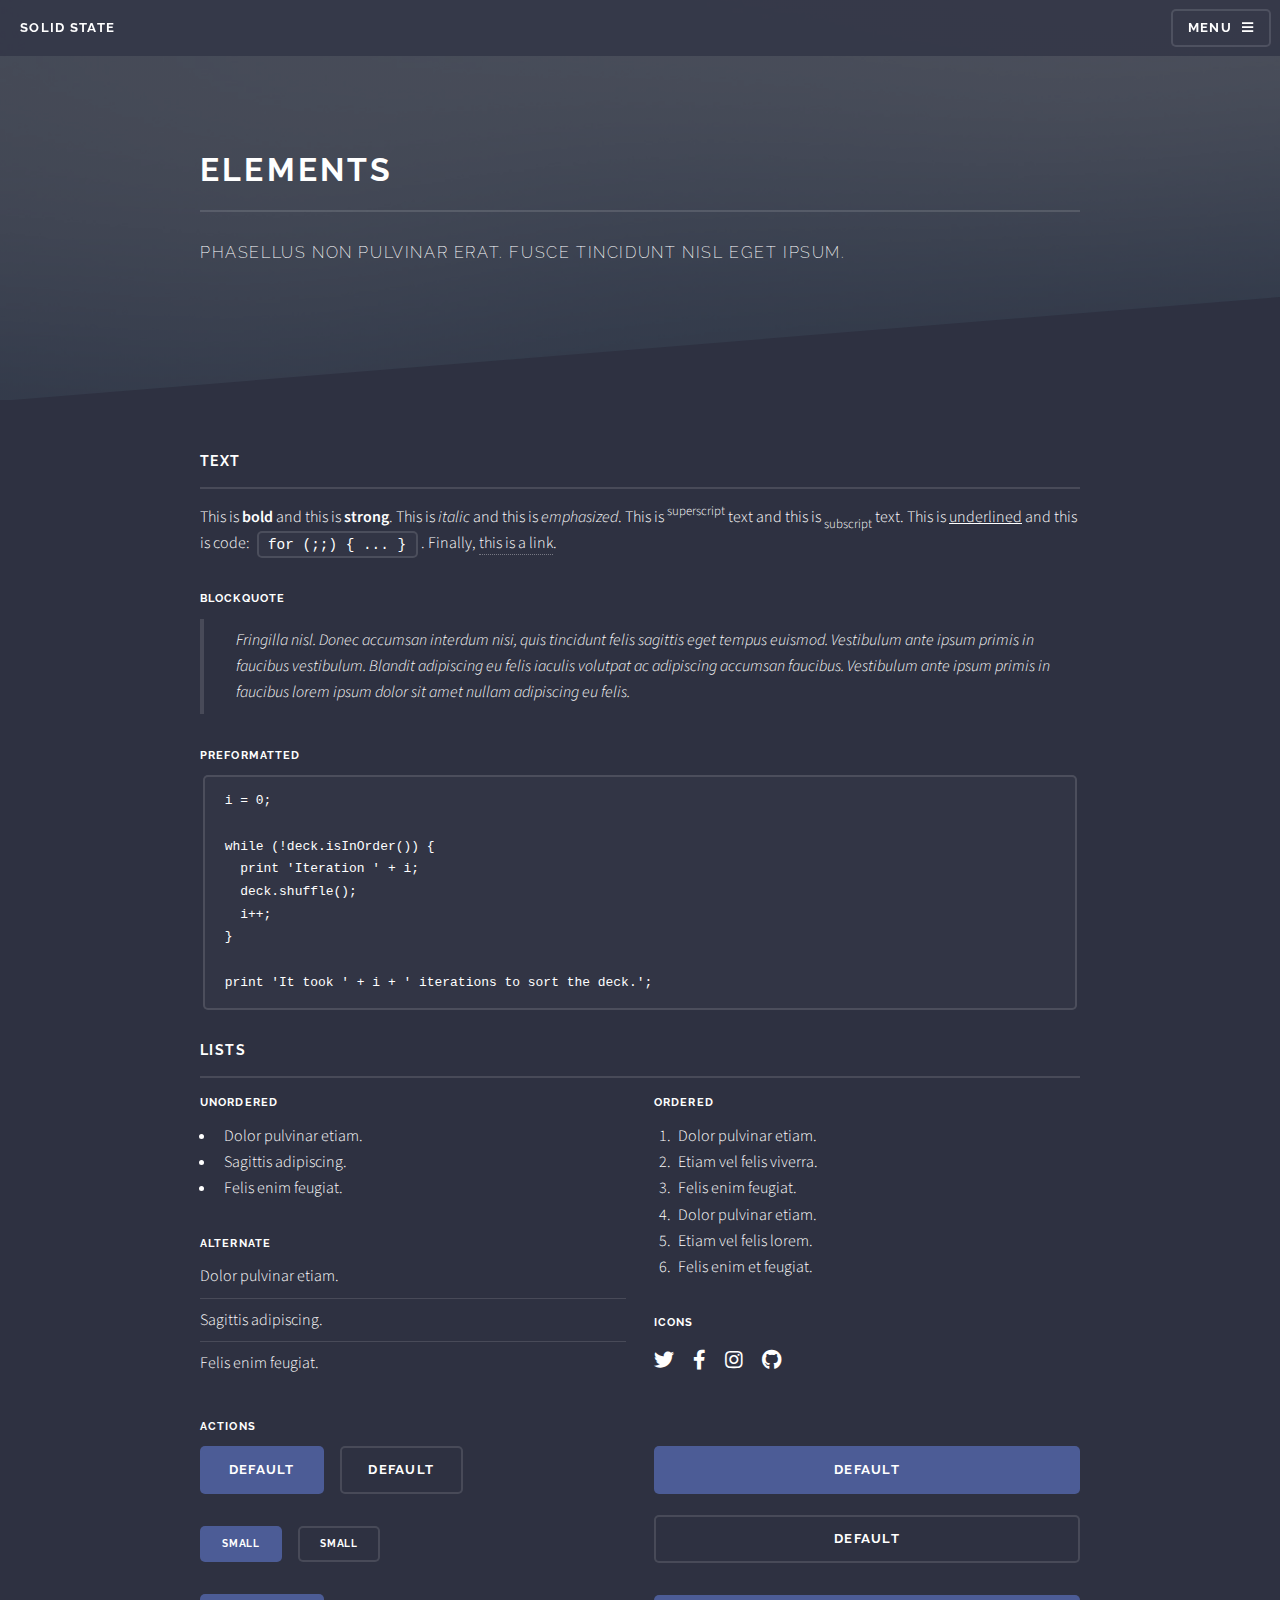
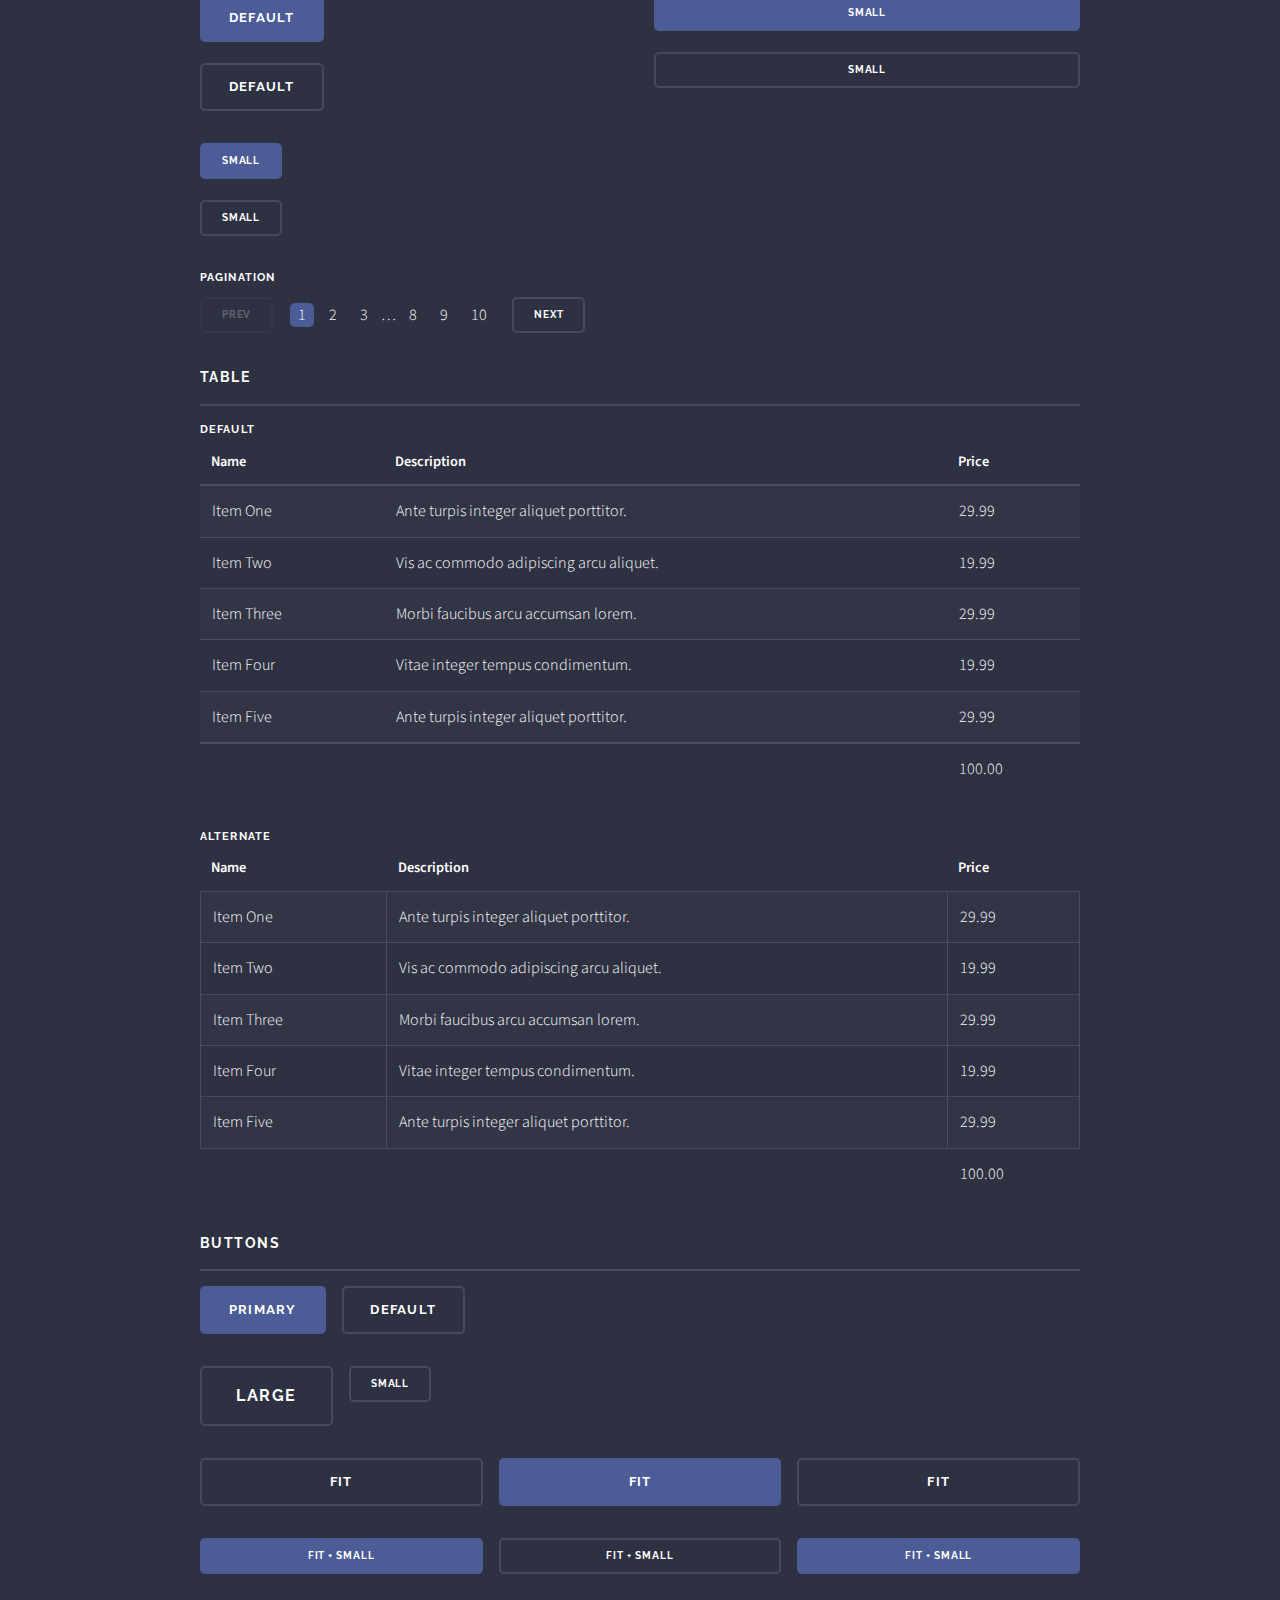
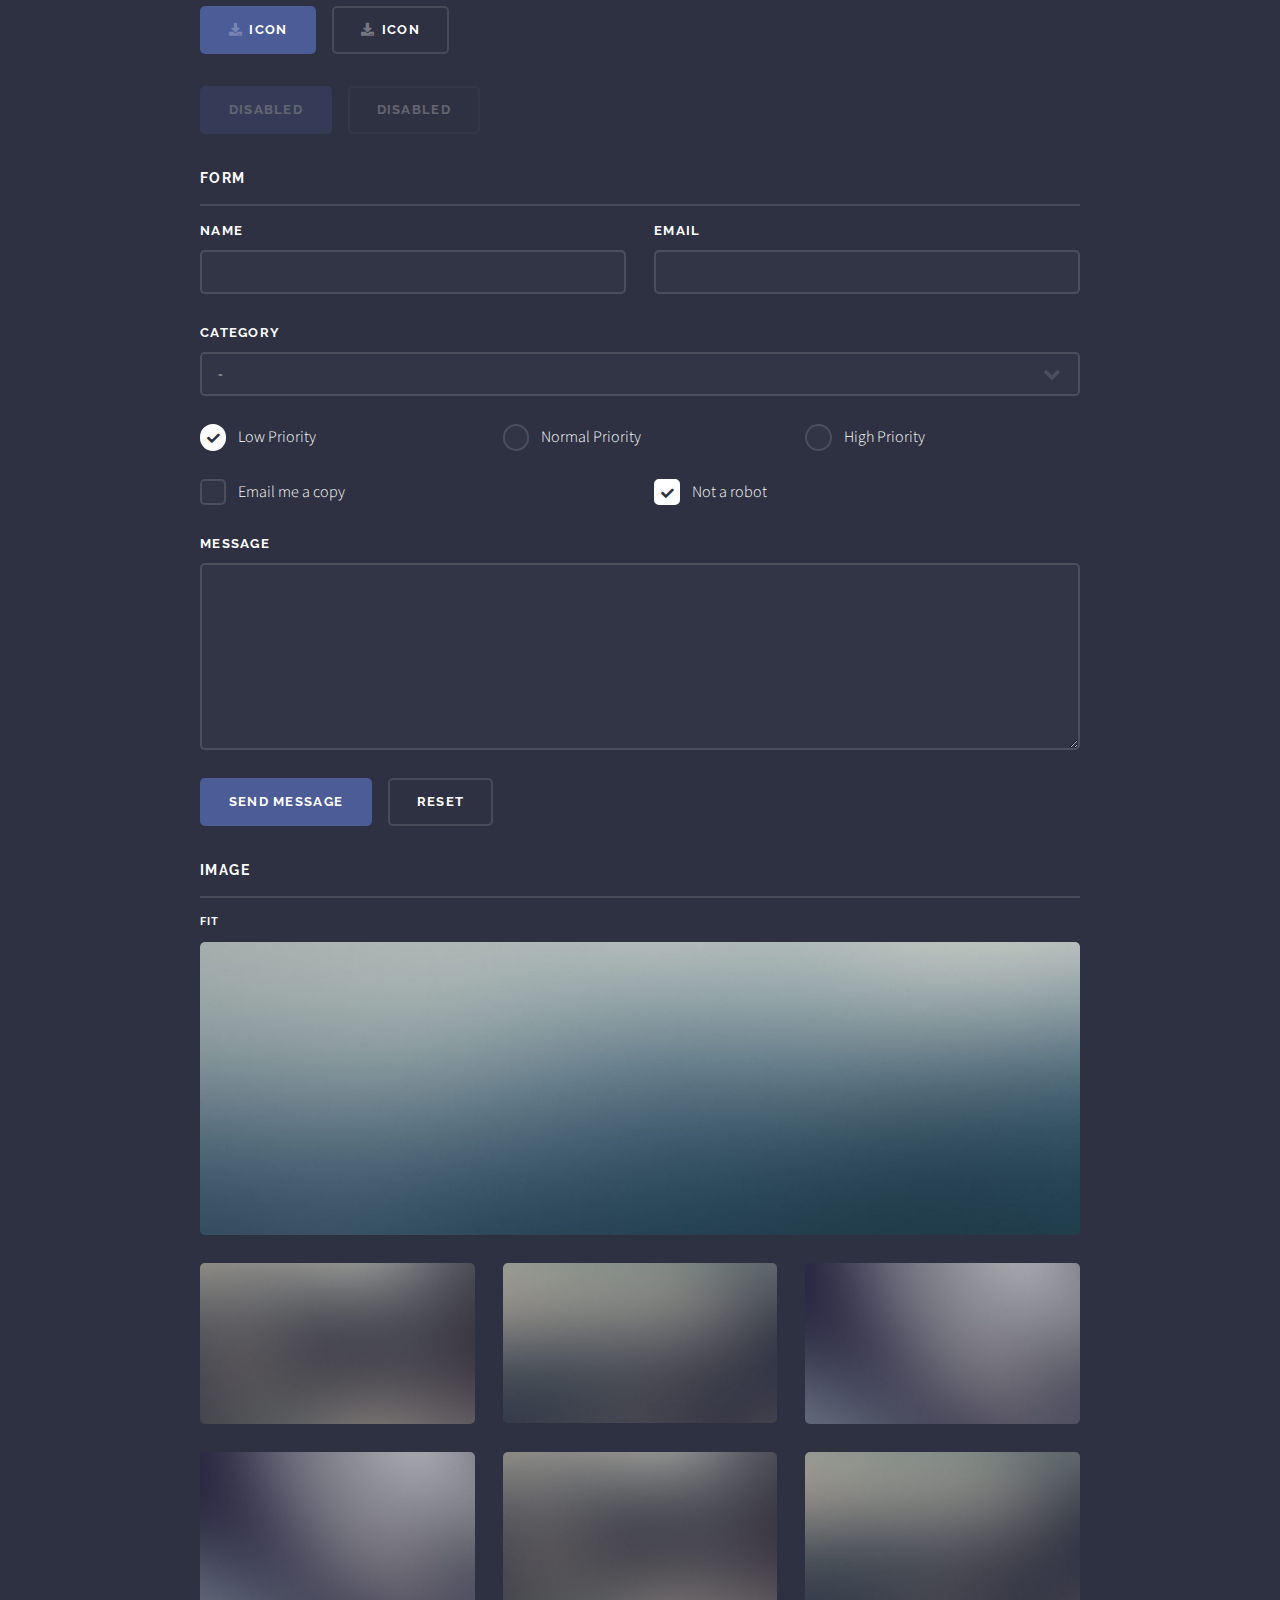
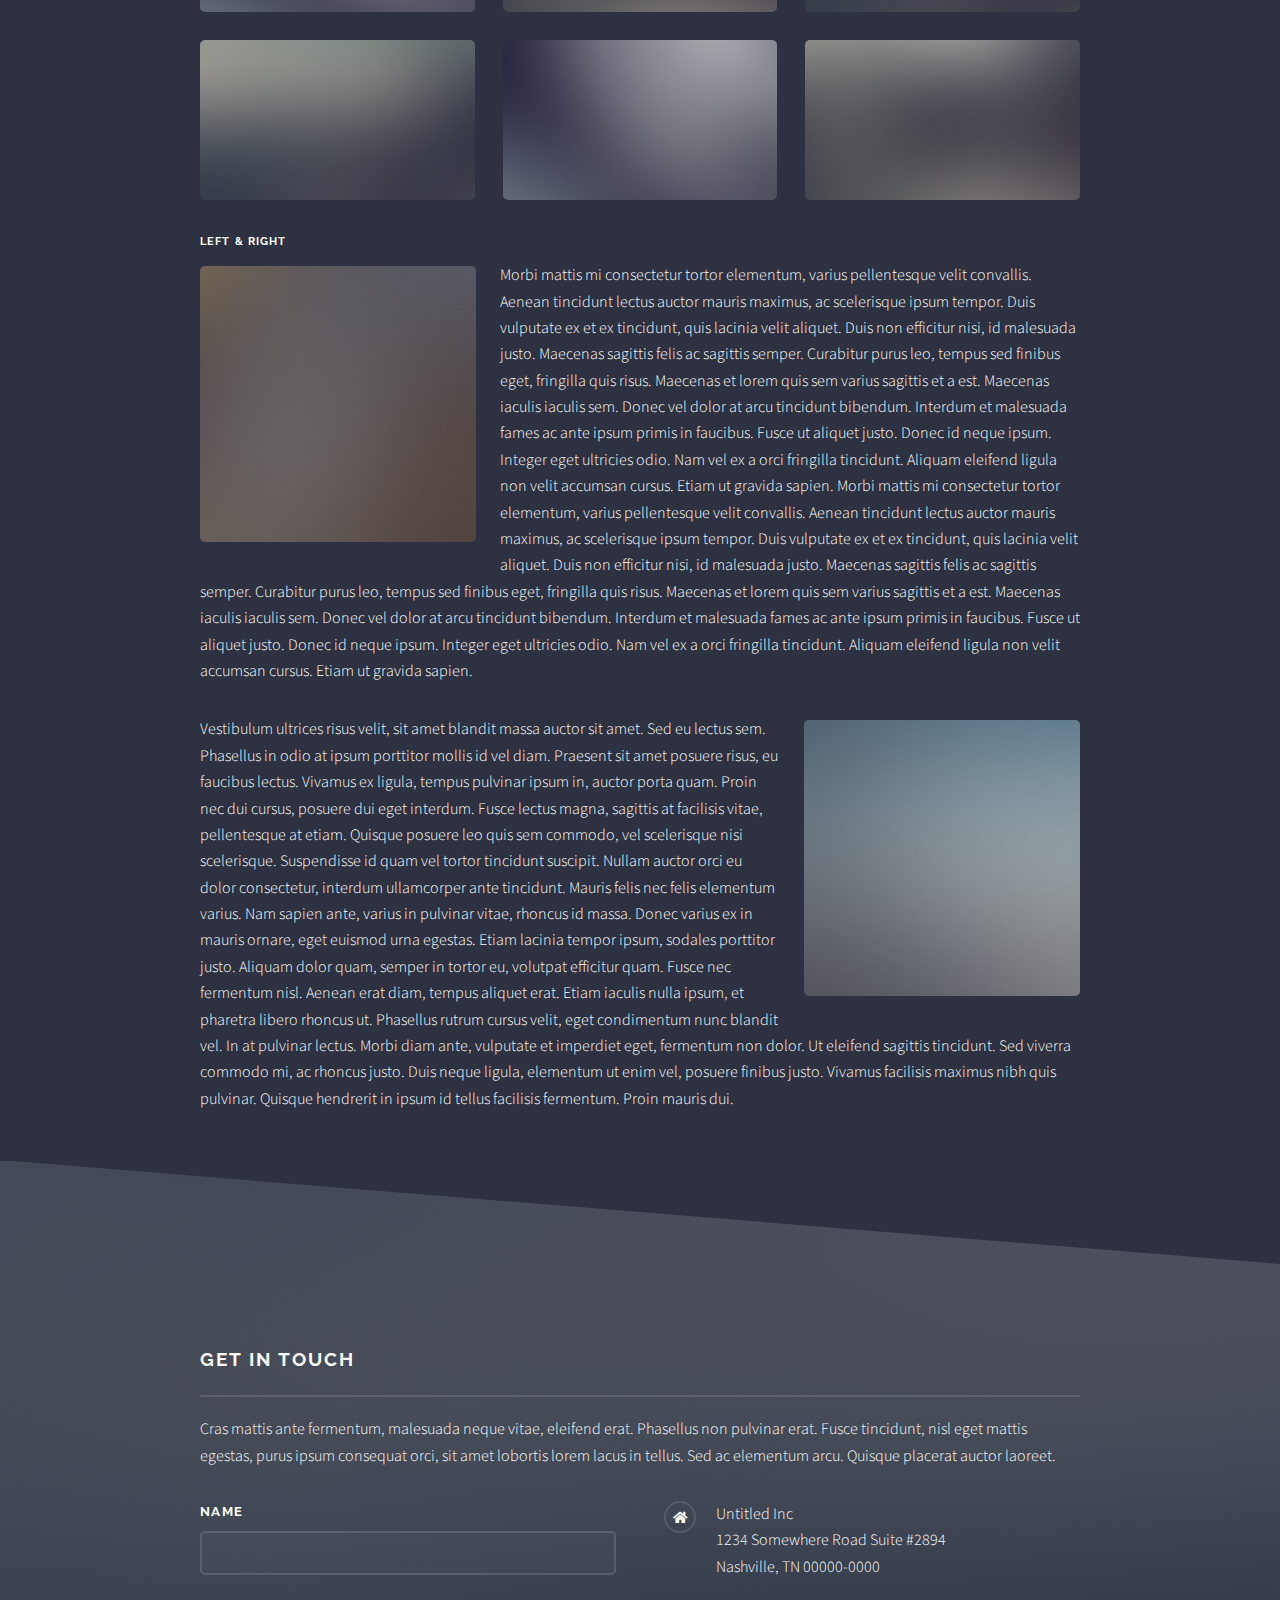
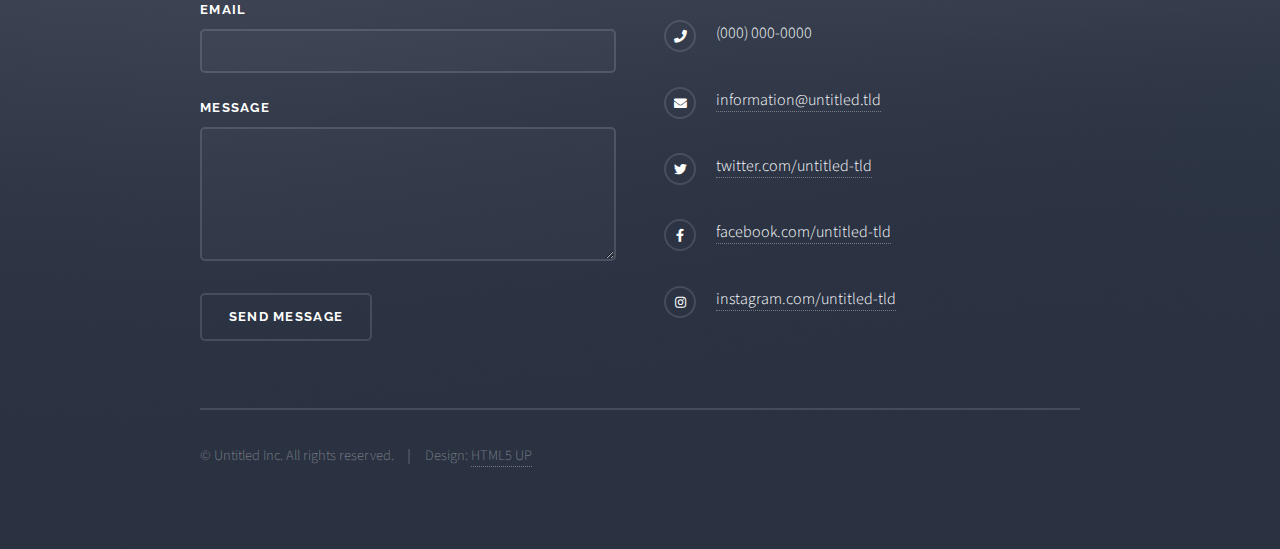
==== commit 9cca098f: "update" ====
--- a/elements.html
+++ b/elements.html
@@ -31,10 +31,9 @@
 							<h2>Menu</h2>
 							<ul class="links">
 								<li><a href="index.html">Home</a></li>
+								<li><a href="aboutme.html">About Me</a></li>
 								<li><a href="generic.html">Generic</a></li>
-								<li><a href="elements.html">Elements</a></li>
-								<li><a href="#">Log In</a></li>
-								<li><a href="#">Sign Up</a></li>
+								<li><a href="elements.html" style="color:gray">Elements</a></li>
 							</ul>
 							<a href="#" class="close">Close</a>
 						</div>
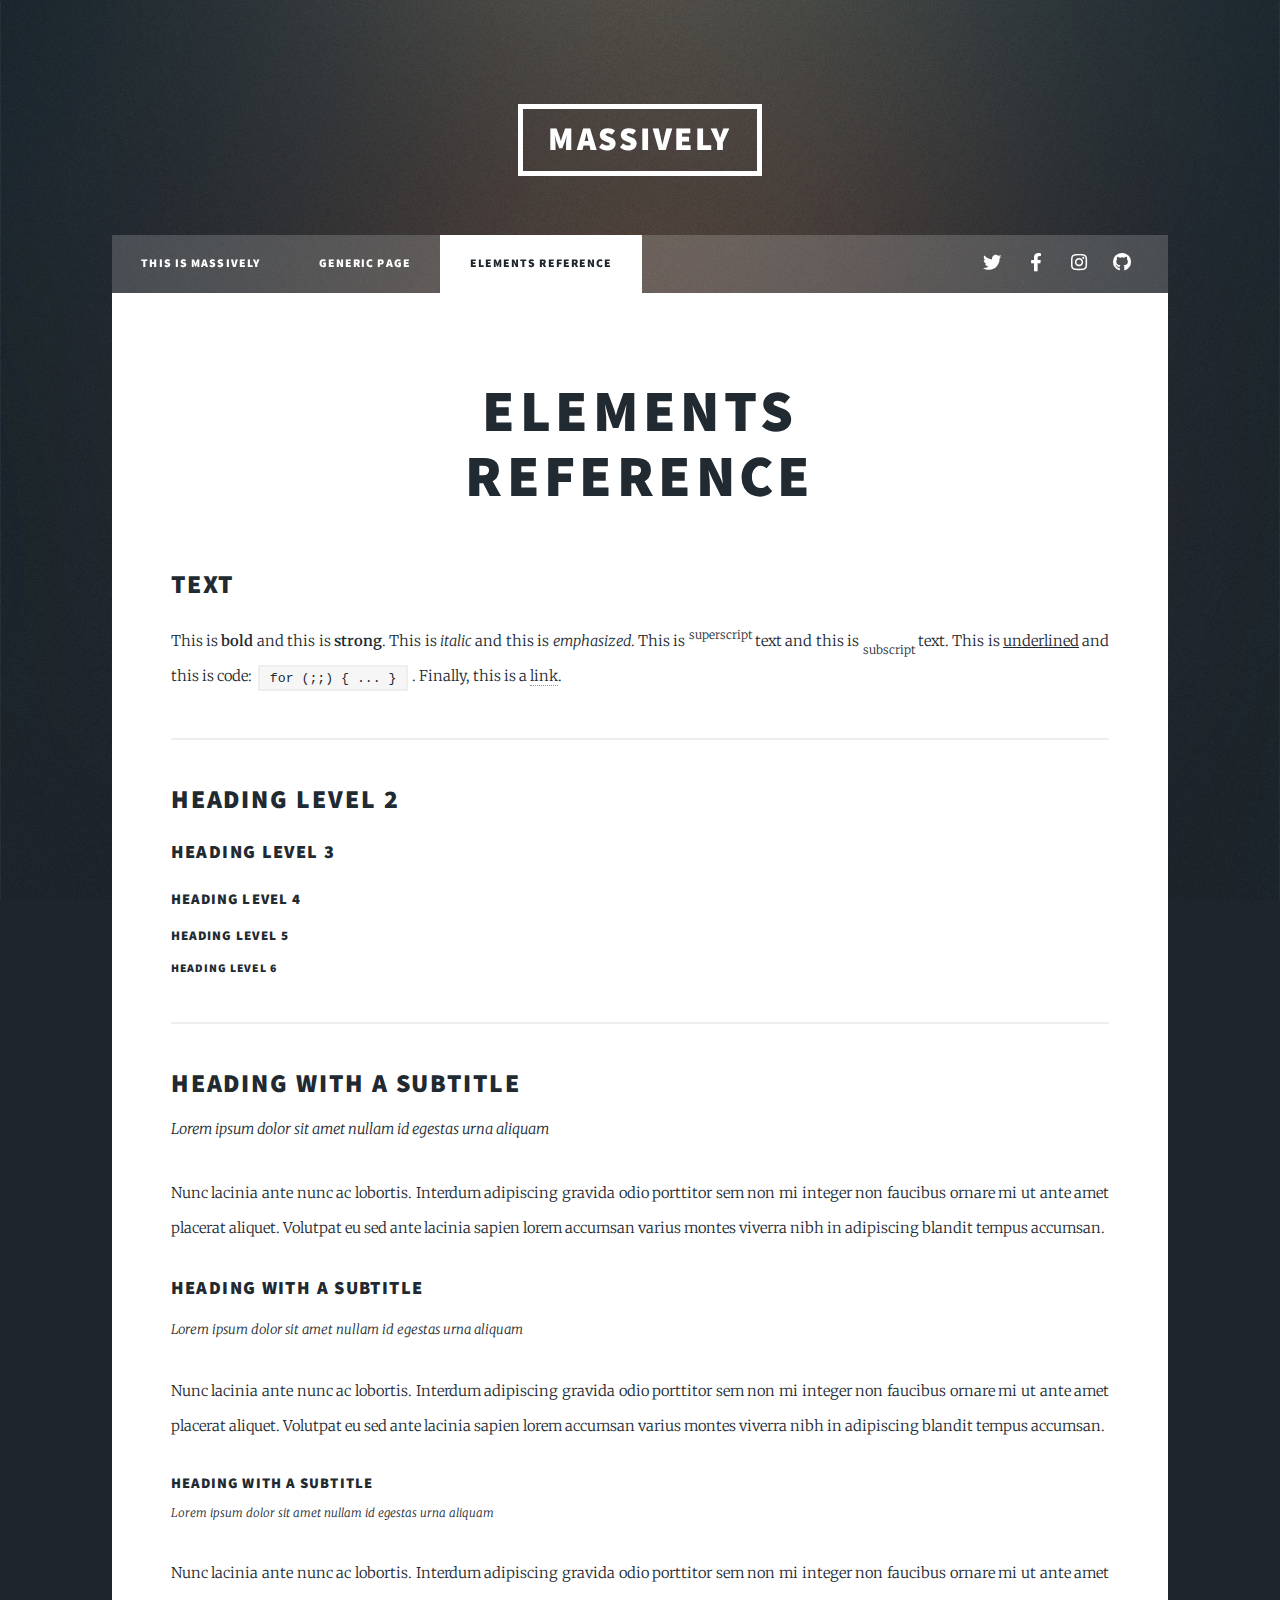
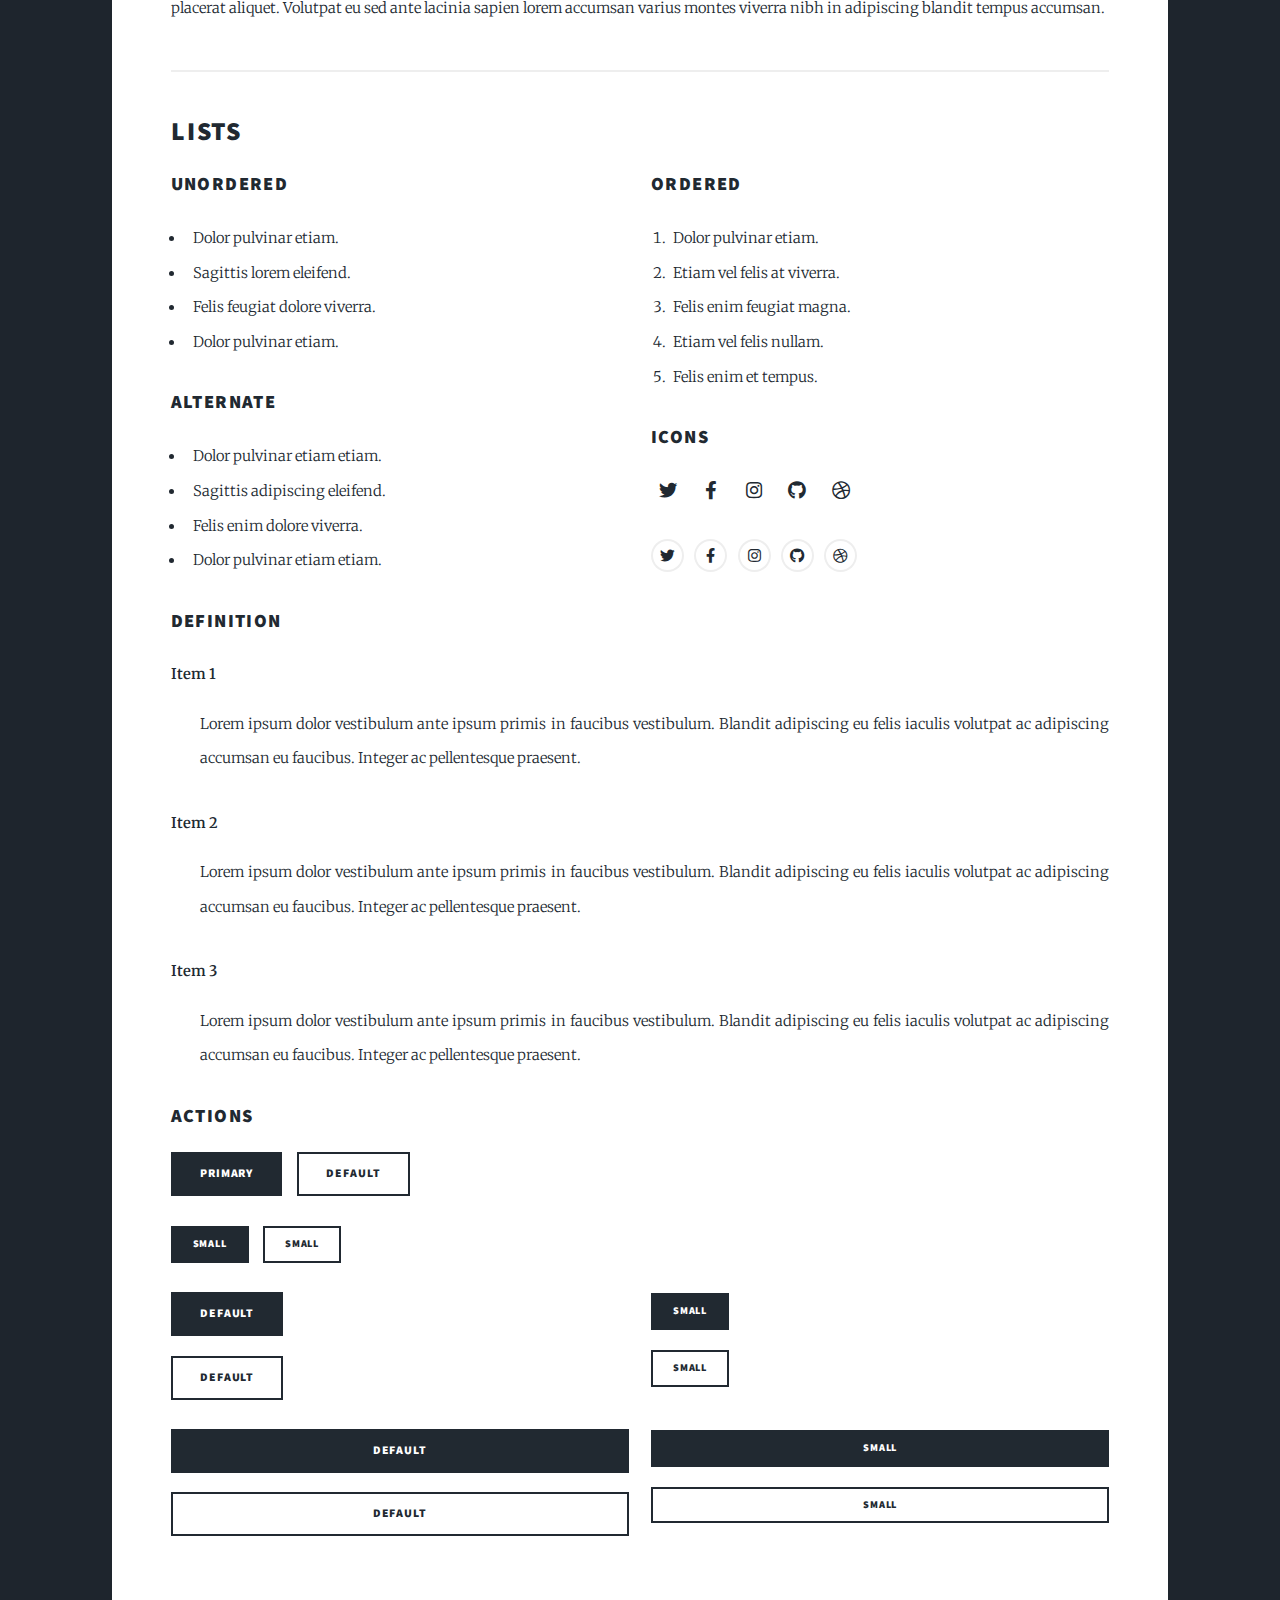
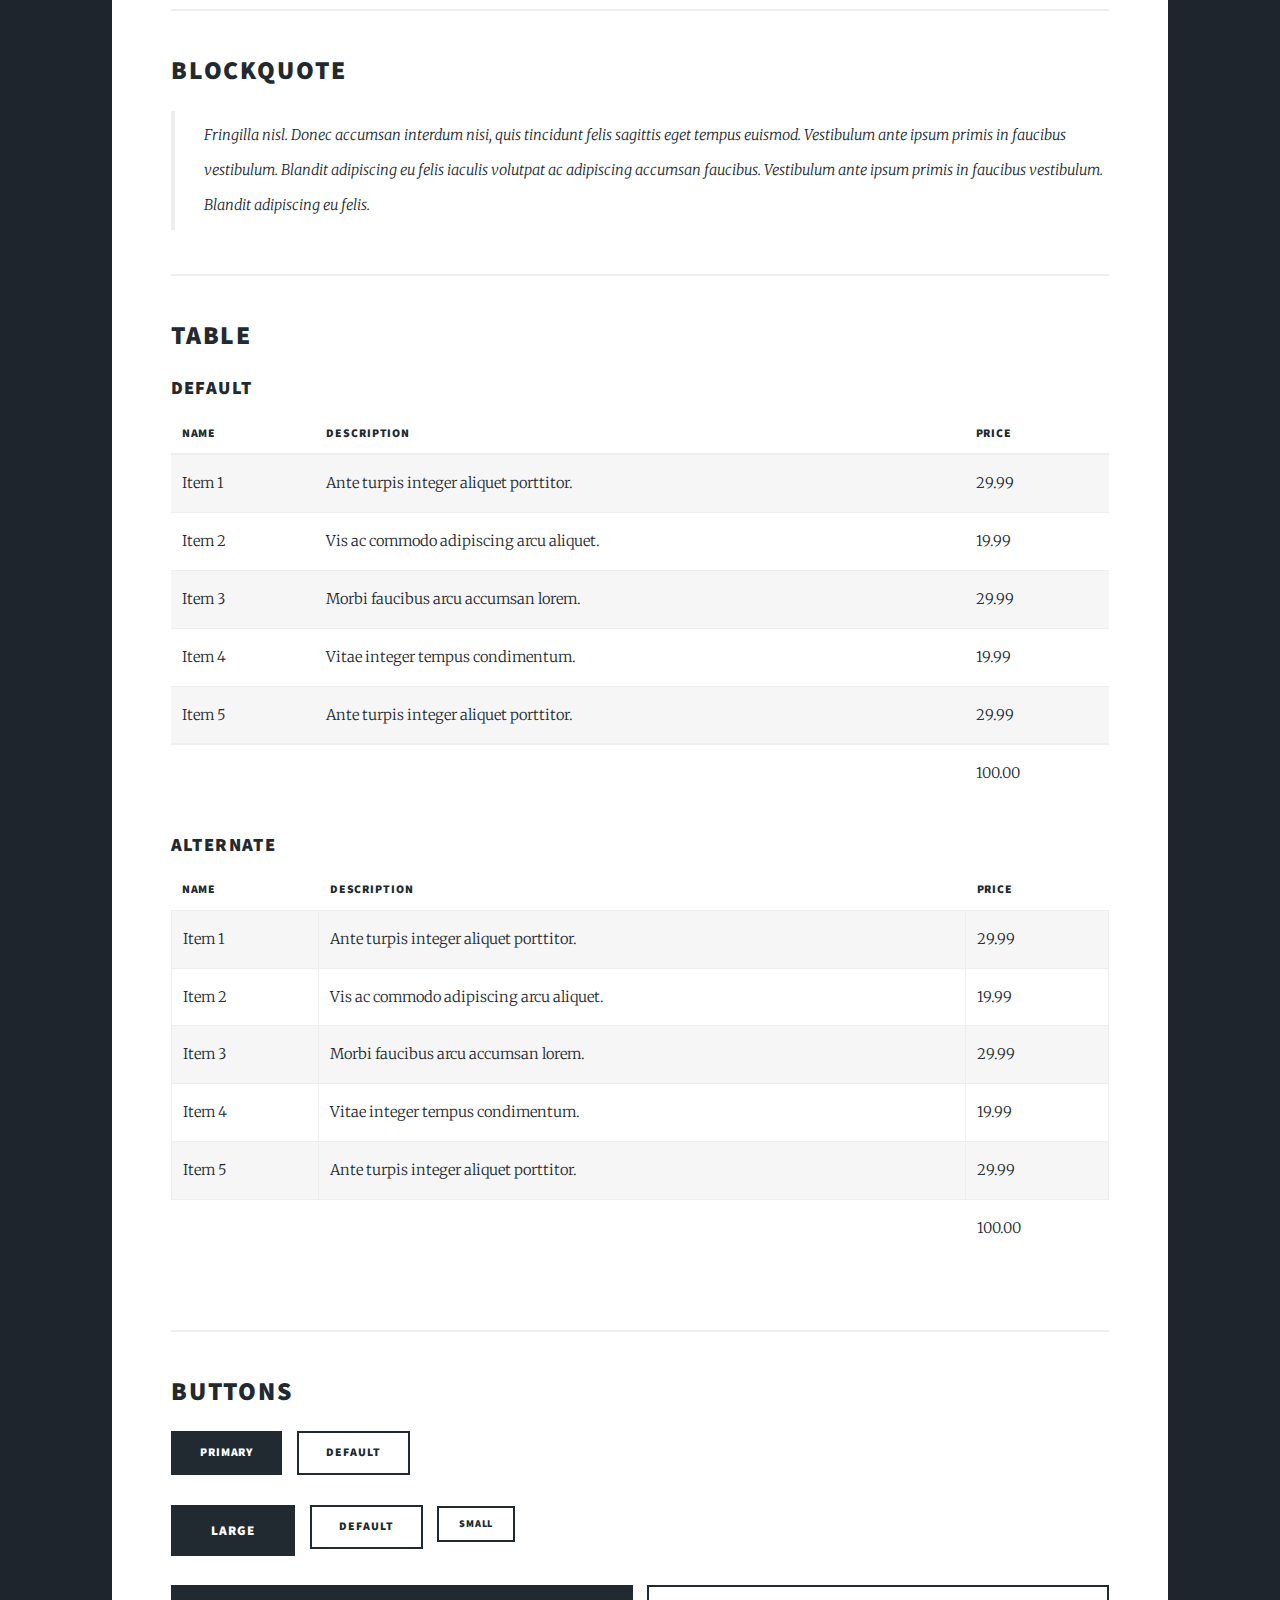
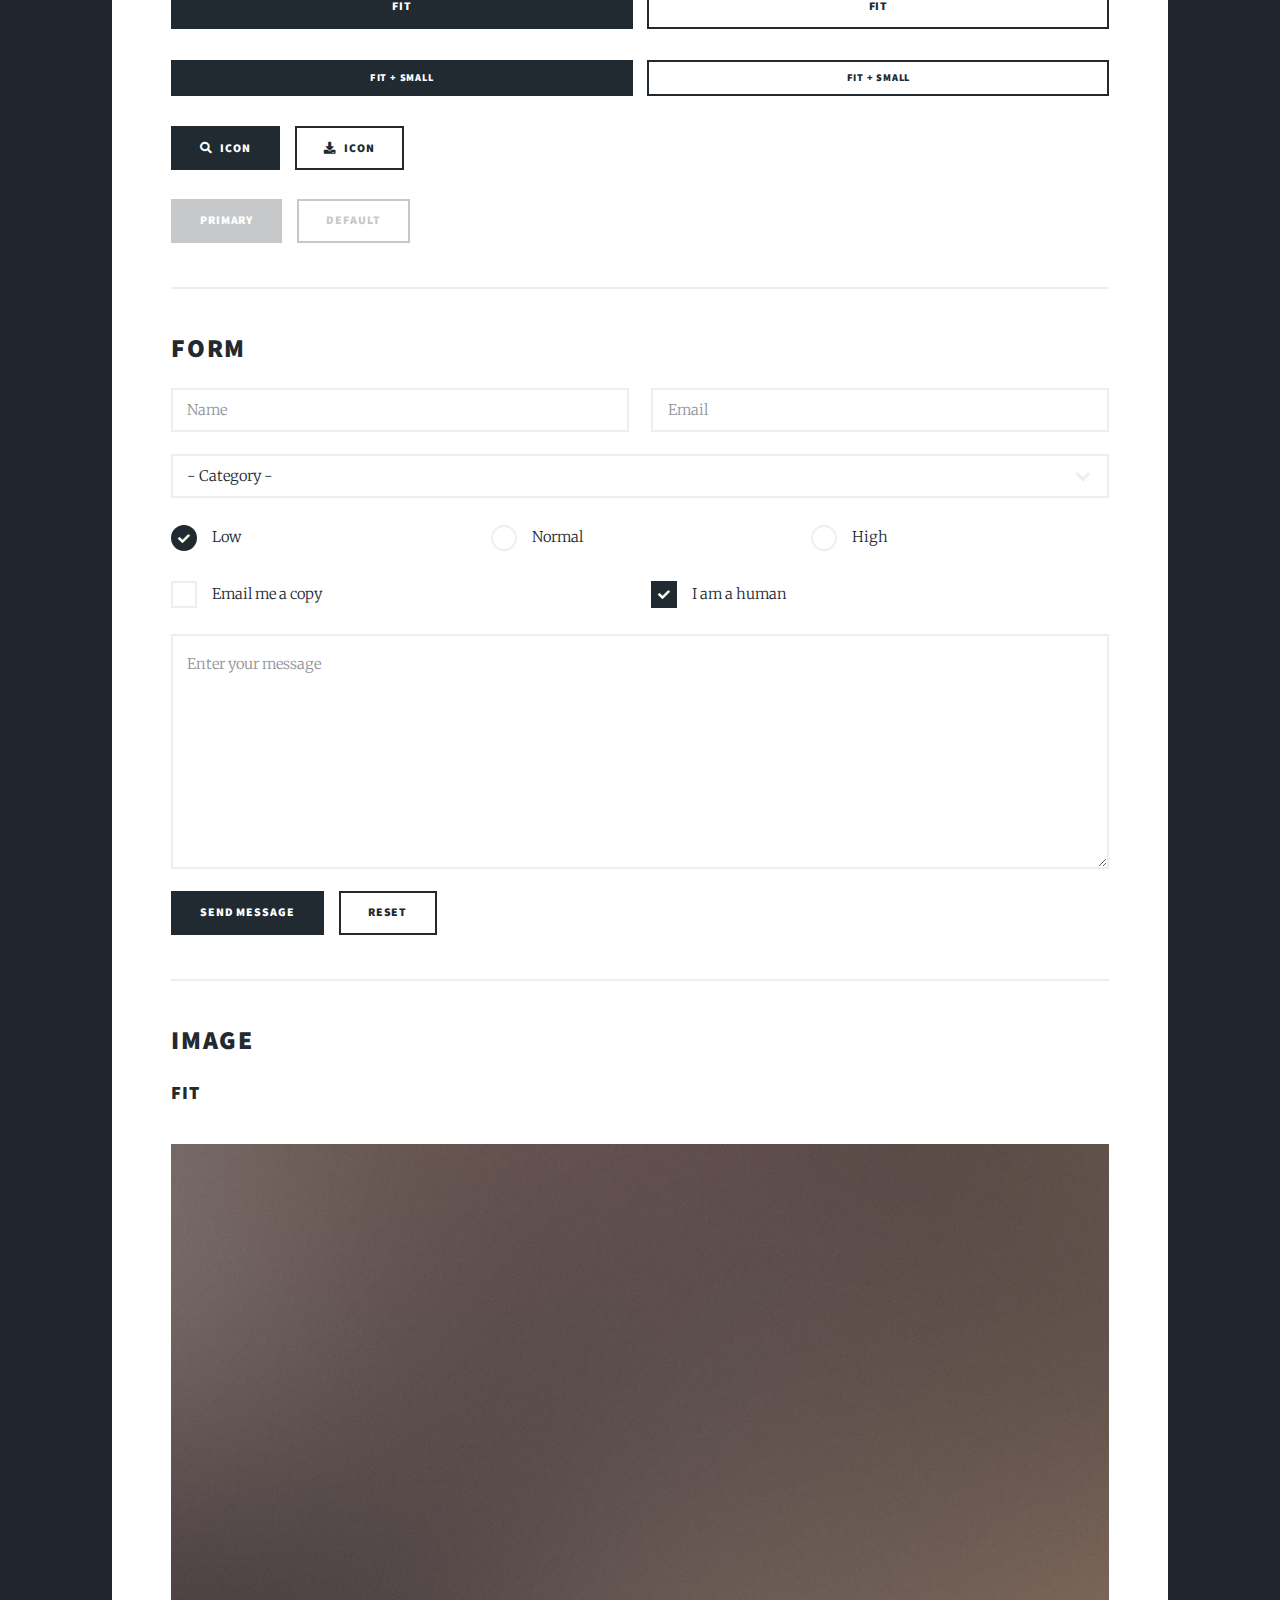
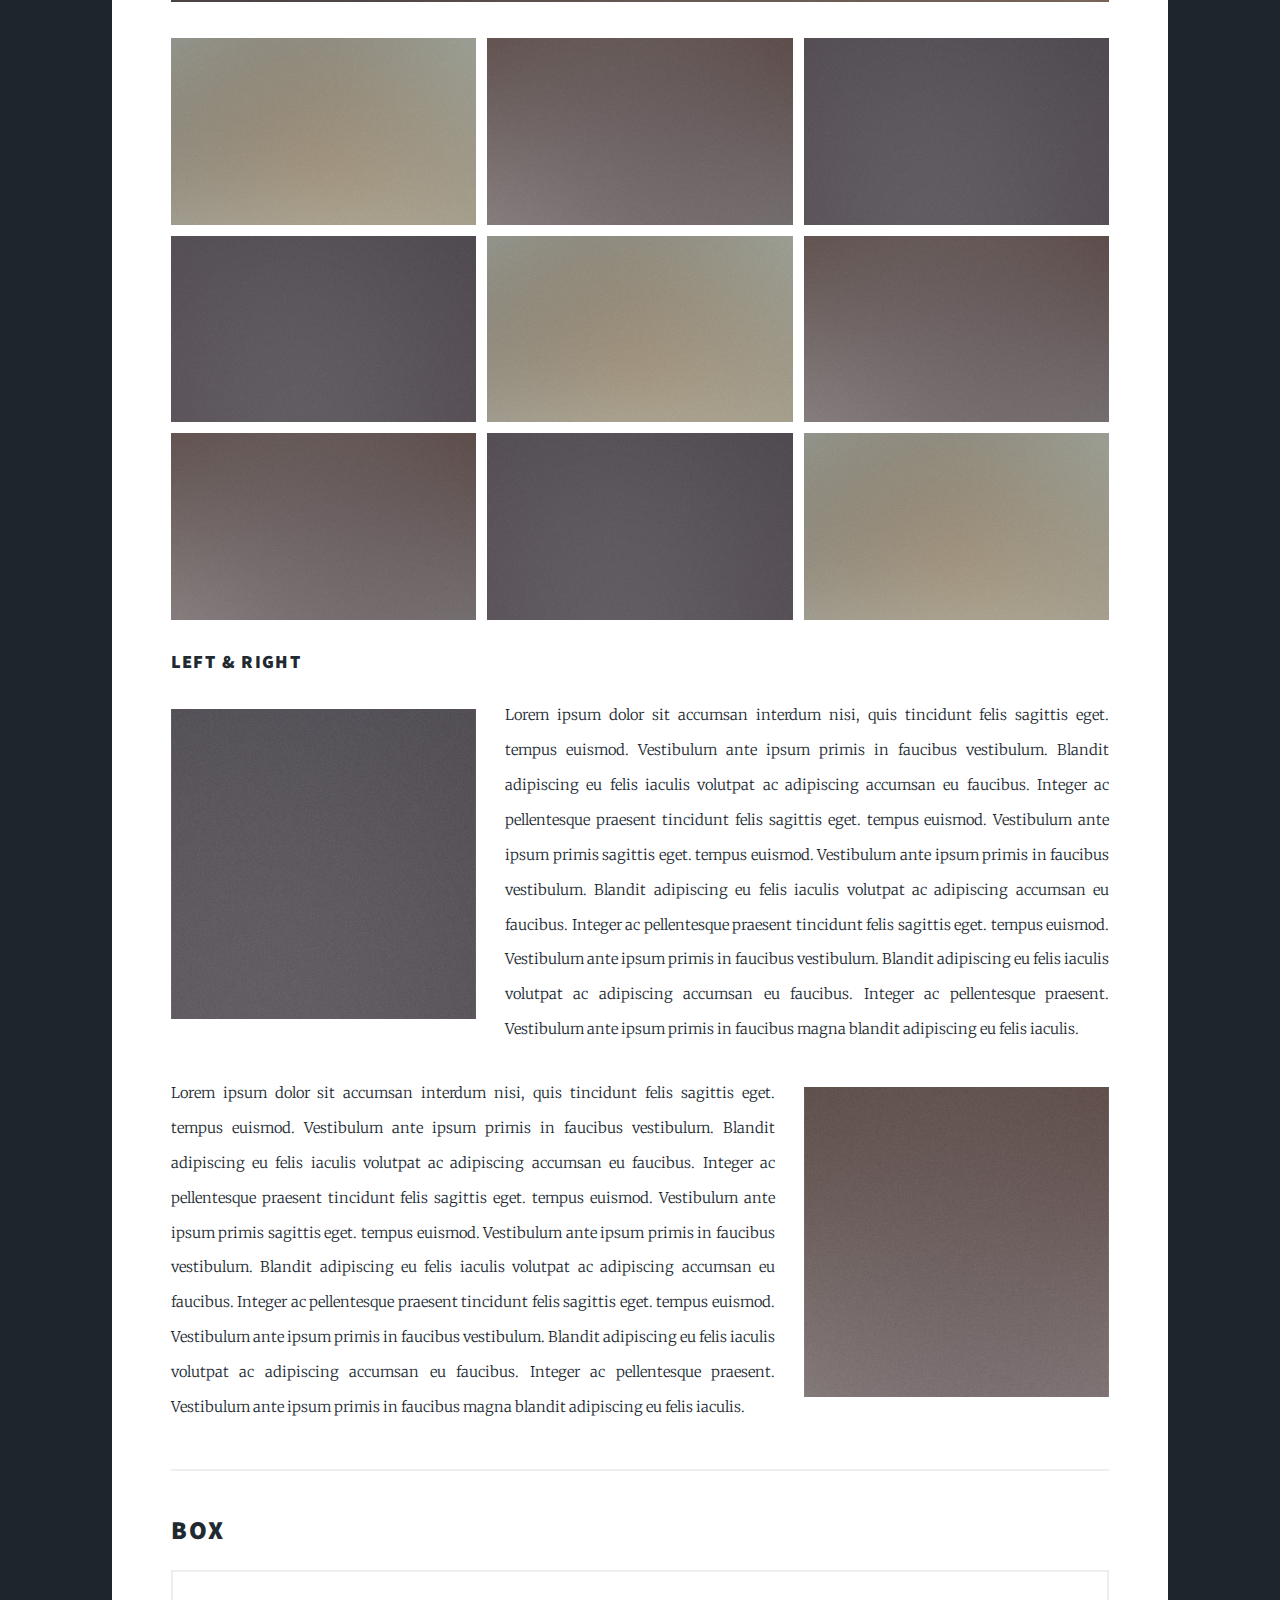
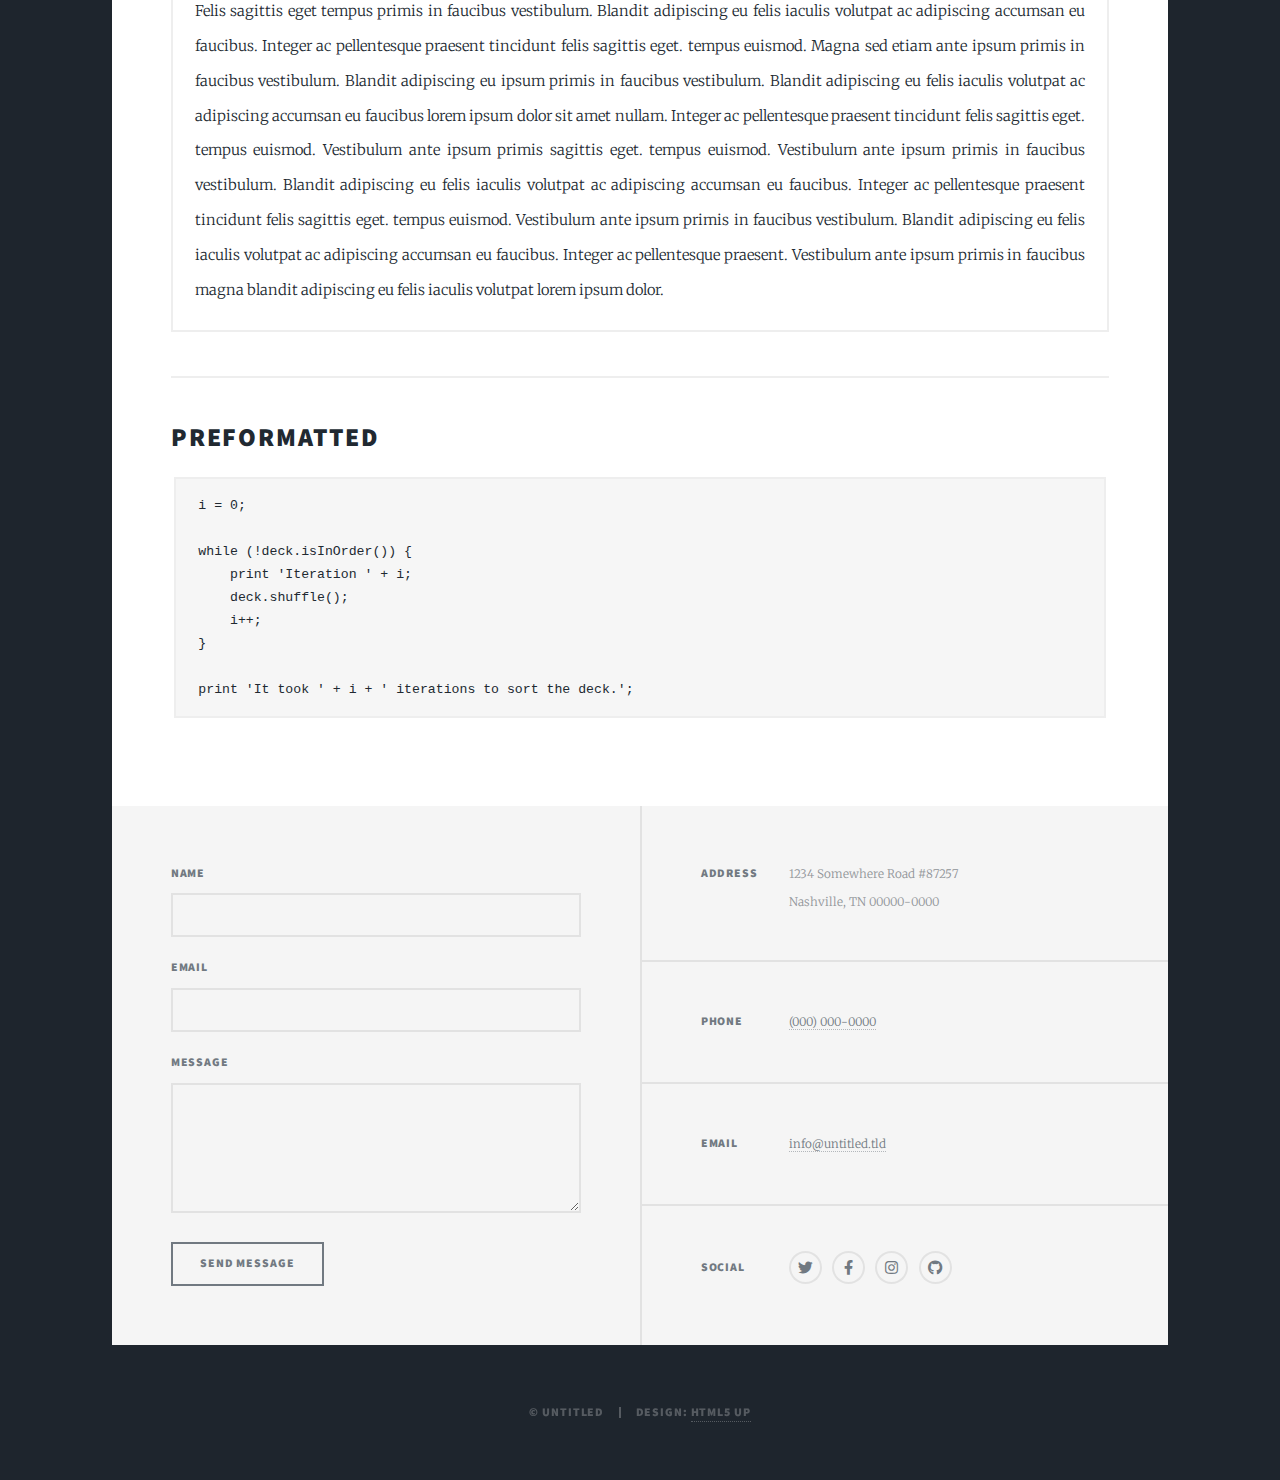
==== commit 500ed73f: "change" ====
--- a/elements.html
+++ b/elements.html
@@ -1,12 +1,12 @@
 <!DOCTYPE HTML>
 <!--
-	Solid State by HTML5 UP
+	Massively by HTML5 UP
 	html5up.net | @ajlkn
 	Free for personal and commercial use under the CCA 3.0 license (html5up.net/license)
 -->
 <html>
 	<head>
-		<title>Elements - Solid State by HTML5 UP</title>
+		<title>Elements Reference - Massively by HTML5 UP</title>
 		<meta charset="utf-8" />
 		<meta name="viewport" content="width=device-width, initial-scale=1, user-scalable=no" />
 		<link rel="stylesheet" href="assets/css/main.css" />
@@ -14,357 +14,424 @@
 	</head>
 	<body class="is-preload">
 
-		<!-- Page Wrapper -->
-			<div id="page-wrapper">
+		<!-- Wrapper -->
+			<div id="wrapper">
 
 				<!-- Header -->
 					<header id="header">
-						<h1><a href="index.html">Solid State</a></h1>
-						<nav>
-							<a href="#menu">Menu</a>
-						</nav>
+						<a href="index.html" class="logo">Massively</a>
 					</header>
 
-				<!-- Menu -->
-					<nav id="menu">
-						<div class="inner">
-							<h2>Menu</h2>
-							<ul class="links">
-								<li><a href="index.html">Home</a></li>
-								<li><a href="aboutme.html">About Me</a></li>
-								<li><a href="generic.html">Generic</a></li>
-								<li><a href="elements.html" style="color:gray">Elements</a></li>
-							</ul>
-							<a href="#" class="close">Close</a>
-						</div>
+				<!-- Nav -->
+					<nav id="nav">
+						<ul class="links">
+							<li><a href="index.html">This is Massively</a></li>
+							<li><a href="generic.html">Generic Page</a></li>
+							<li class="active"><a href="elements.html">Elements Reference</a></li>
+						</ul>
+						<ul class="icons">
+							<li><a href="#" class="icon brands fa-twitter"><span class="label">Twitter</span></a></li>
+							<li><a href="#" class="icon brands fa-facebook-f"><span class="label">Facebook</span></a></li>
+							<li><a href="#" class="icon brands fa-instagram"><span class="label">Instagram</span></a></li>
+							<li><a href="#" class="icon brands fa-github"><span class="label">GitHub</span></a></li>
+						</ul>
 					</nav>
 
-				<!-- Wrapper -->
-					<section id="wrapper">
-						<header>
-							<div class="inner">
-								<h2>Elements</h2>
-								<p>Phasellus non pulvinar erat. Fusce tincidunt nisl eget ipsum.</p>
-							</div>
-						</header>
-
-						<!-- Content -->
-							<div class="wrapper">
-								<div class="inner">
-
-									<section>
-										<h3 class="major">Text</h3>
-										<p>This is <b>bold</b> and this is <strong>strong</strong>. This is <i>italic</i> and this is <em>emphasized</em>.
-										This is <sup>superscript</sup> text and this is <sub>subscript</sub> text.
-										This is <u>underlined</u> and this is code: <code>for (;;) { ... }</code>. Finally, <a href="#">this is a link</a>.</p>
-										<h4>Blockquote</h4>
-										<blockquote>Fringilla nisl. Donec accumsan interdum nisi, quis tincidunt felis sagittis eget tempus euismod. Vestibulum ante ipsum primis in faucibus vestibulum. Blandit adipiscing eu felis iaculis volutpat ac adipiscing accumsan faucibus. Vestibulum ante ipsum primis in faucibus lorem ipsum dolor sit amet nullam adipiscing eu felis.</blockquote>
-										<h4>Preformatted</h4>
-										<pre><code>i = 0;
+				<!-- Main -->
+					<div id="main">
+
+						<!-- Post -->
+							<section class="post">
+								<header class="major">
+									<h1>Elements<br />
+									Reference</h1>
+								</header>
+
+								<!-- Text stuff -->
+									<h2>Text</h2>
+									<p>This is <b>bold</b> and this is <strong>strong</strong>. This is <i>italic</i> and this is <em>emphasized</em>.
+									This is <sup>superscript</sup> text and this is <sub>subscript</sub> text.
+									This is <u>underlined</u> and this is code: <code>for (;;) { ... }</code>.
+									Finally, this is a <a href="#">link</a>.</p>
+									<hr />
+									<h2>Heading Level 2</h2>
+									<h3>Heading Level 3</h3>
+									<h4>Heading Level 4</h4>
+									<h5>Heading Level 5</h5>
+									<h6>Heading Level 6</h6>
+									<hr />
+									<header>
+										<h2>Heading with a Subtitle</h2>
+										<p>Lorem ipsum dolor sit amet nullam id egestas urna aliquam</p>
+									</header>
+									<p>Nunc lacinia ante nunc ac lobortis. Interdum adipiscing gravida odio porttitor sem non mi integer non faucibus ornare mi ut ante amet placerat aliquet. Volutpat eu sed ante lacinia sapien lorem accumsan varius montes viverra nibh in adipiscing blandit tempus accumsan.</p>
+									<header>
+										<h3>Heading with a Subtitle</h3>
+										<p>Lorem ipsum dolor sit amet nullam id egestas urna aliquam</p>
+									</header>
+									<p>Nunc lacinia ante nunc ac lobortis. Interdum adipiscing gravida odio porttitor sem non mi integer non faucibus ornare mi ut ante amet placerat aliquet. Volutpat eu sed ante lacinia sapien lorem accumsan varius montes viverra nibh in adipiscing blandit tempus accumsan.</p>
+									<header>
+										<h4>Heading with a Subtitle</h4>
+										<p>Lorem ipsum dolor sit amet nullam id egestas urna aliquam</p>
+									</header>
+									<p>Nunc lacinia ante nunc ac lobortis. Interdum adipiscing gravida odio porttitor sem non mi integer non faucibus ornare mi ut ante amet placerat aliquet. Volutpat eu sed ante lacinia sapien lorem accumsan varius montes viverra nibh in adipiscing blandit tempus accumsan.</p>
+
+									<hr />
+
+								<!-- Lists -->
+									<h2>Lists</h2>
+									<div class="row">
+										<div class="col-6 col-12-small">
+
+											<h3>Unordered</h3>
+											<ul>
+												<li>Dolor pulvinar etiam.</li>
+												<li>Sagittis lorem eleifend.</li>
+												<li>Felis feugiat dolore viverra.</li>
+												<li>Dolor pulvinar etiam.</li>
+											</ul>
+
+											<h3>Alternate</h3>
+											<ul class="alt">
+												<li>Dolor pulvinar etiam etiam.</li>
+												<li>Sagittis adipiscing eleifend.</li>
+												<li>Felis enim dolore viverra.</li>
+												<li>Dolor pulvinar etiam etiam.</li>
+											</ul>
+
+										</div>
+										<div class="col-6 col-12-small">
+
+											<h3>Ordered</h3>
+											<ol>
+												<li>Dolor pulvinar etiam.</li>
+												<li>Etiam vel felis at viverra.</li>
+												<li>Felis enim feugiat magna.</li>
+												<li>Etiam vel felis nullam.</li>
+												<li>Felis enim et tempus.</li>
+											</ol>
+
+											<h3>Icons</h3>
+											<ul class="icons">
+												<li><a href="#" class="icon brands fa-twitter"><span class="label">Twitter</span></a></li>
+												<li><a href="#" class="icon brands fa-facebook-f"><span class="label">Facebook</span></a></li>
+												<li><a href="#" class="icon brands fa-instagram"><span class="label">Instagram</span></a></li>
+												<li><a href="#" class="icon brands fa-github"><span class="label">Github</span></a></li>
+												<li><a href="#" class="icon brands fa-dribbble"><span class="label">Dribbble</span></a></li>
+											</ul>
+											<ul class="icons alt">
+												<li><a href="#" class="icon brands alt fa-twitter"><span class="label">Twitter</span></a></li>
+												<li><a href="#" class="icon brands alt fa-facebook-f"><span class="label">Facebook</span></a></li>
+												<li><a href="#" class="icon brands alt fa-instagram"><span class="label">Instagram</span></a></li>
+												<li><a href="#" class="icon brands alt fa-github"><span class="label">Github</span></a></li>
+												<li><a href="#" class="icon brands alt fa-dribbble"><span class="label">Dribbble</span></a></li>
+											</ul>
+
+										</div>
+									</div>
+									<h3>Definition</h3>
+									<dl>
+										<dt>Item 1</dt>
+										<dd>
+											<p>Lorem ipsum dolor vestibulum ante ipsum primis in faucibus vestibulum. Blandit adipiscing eu felis iaculis volutpat ac adipiscing accumsan eu faucibus. Integer ac pellentesque praesent.</p>
+										</dd>
+										<dt>Item 2</dt>
+										<dd>
+											<p>Lorem ipsum dolor vestibulum ante ipsum primis in faucibus vestibulum. Blandit adipiscing eu felis iaculis volutpat ac adipiscing accumsan eu faucibus. Integer ac pellentesque praesent.</p>
+										</dd>
+										<dt>Item 3</dt>
+										<dd>
+											<p>Lorem ipsum dolor vestibulum ante ipsum primis in faucibus vestibulum. Blandit adipiscing eu felis iaculis volutpat ac adipiscing accumsan eu faucibus. Integer ac pellentesque praesent.</p>
+										</dd>
+									</dl>
+
+									<h3>Actions</h3>
+									<ul class="actions">
+										<li><a href="#" class="button primary">Primary</a></li>
+										<li><a href="#" class="button">Default</a></li>
+									</ul>
+									<ul class="actions small">
+										<li><a href="#" class="button primary small">Small</a></li>
+										<li><a href="#" class="button small">Small</a></li>
+									</ul>
+									<div class="row">
+										<div class="col-6 col-12-small">
+											<ul class="actions stacked">
+												<li><a href="#" class="button primary">Default</a></li>
+												<li><a href="#" class="button">Default</a></li>
+											</ul>
+										</div>
+										<div class="col-6 col-12-small">
+											<ul class="actions stacked">
+												<li><a href="#" class="button primary small">Small</a></li>
+												<li><a href="#" class="button small">Small</a></li>
+											</ul>
+										</div>
+									</div>
+									<div class="row">
+										<div class="col-6 col-12-small">
+											<ul class="actions stacked">
+												<li><a href="#" class="button primary fit">Default</a></li>
+												<li><a href="#" class="button fit">Default</a></li>
+											</ul>
+										</div>
+										<div class="col-6 col-12-small">
+											<ul class="actions stacked">
+												<li><a href="#" class="button primary small fit">Small</a></li>
+												<li><a href="#" class="button small fit">Small</a></li>
+											</ul>
+										</div>
+									</div>
+
+									<hr />
+
+								<!-- Blockquote -->
+									<h2>Blockquote</h2>
+									<blockquote>Fringilla nisl. Donec accumsan interdum nisi, quis tincidunt felis sagittis eget tempus euismod. Vestibulum ante ipsum primis in faucibus vestibulum. Blandit adipiscing eu felis iaculis volutpat ac adipiscing accumsan faucibus. Vestibulum ante ipsum primis in faucibus vestibulum. Blandit adipiscing eu felis.</blockquote>
+
+									<hr />
+
+								<!-- Table -->
+									<h2>Table</h2>
+
+									<h3>Default</h3>
+									<div class="table-wrapper">
+										<table>
+											<thead>
+												<tr>
+													<th>Name</th>
+													<th>Description</th>
+													<th>Price</th>
+												</tr>
+											</thead>
+											<tbody>
+												<tr>
+													<td>Item 1</td>
+													<td>Ante turpis integer aliquet porttitor.</td>
+													<td>29.99</td>
+												</tr>
+												<tr>
+													<td>Item 2</td>
+													<td>Vis ac commodo adipiscing arcu aliquet.</td>
+													<td>19.99</td>
+												</tr>
+												<tr>
+													<td>Item 3</td>
+													<td> Morbi faucibus arcu accumsan lorem.</td>
+													<td>29.99</td>
+												</tr>
+												<tr>
+													<td>Item 4</td>
+													<td>Vitae integer tempus condimentum.</td>
+													<td>19.99</td>
+												</tr>
+												<tr>
+													<td>Item 5</td>
+													<td>Ante turpis integer aliquet porttitor.</td>
+													<td>29.99</td>
+												</tr>
+											</tbody>
+											<tfoot>
+												<tr>
+													<td colspan="2"></td>
+													<td>100.00</td>
+												</tr>
+											</tfoot>
+										</table>
+									</div>
+
+									<h3>Alternate</h3>
+									<div class="table-wrapper">
+										<table class="alt">
+											<thead>
+												<tr>
+													<th>Name</th>
+													<th>Description</th>
+													<th>Price</th>
+												</tr>
+											</thead>
+											<tbody>
+												<tr>
+													<td>Item 1</td>
+													<td>Ante turpis integer aliquet porttitor.</td>
+													<td>29.99</td>
+												</tr>
+												<tr>
+													<td>Item 2</td>
+													<td>Vis ac commodo adipiscing arcu aliquet.</td>
+													<td>19.99</td>
+												</tr>
+												<tr>
+													<td>Item 3</td>
+													<td> Morbi faucibus arcu accumsan lorem.</td>
+													<td>29.99</td>
+												</tr>
+												<tr>
+													<td>Item 4</td>
+													<td>Vitae integer tempus condimentum.</td>
+													<td>19.99</td>
+												</tr>
+												<tr>
+													<td>Item 5</td>
+													<td>Ante turpis integer aliquet porttitor.</td>
+													<td>29.99</td>
+												</tr>
+											</tbody>
+											<tfoot>
+												<tr>
+													<td colspan="2"></td>
+													<td>100.00</td>
+												</tr>
+											</tfoot>
+										</table>
+									</div>
+
+									<hr />
+
+								<!-- Buttons -->
+									<h2>Buttons</h2>
+									<ul class="actions">
+										<li><a href="#" class="button primary">Primary</a></li>
+										<li><a href="#" class="button">Default</a></li>
+									</ul>
+									<ul class="actions">
+										<li><a href="#" class="button primary large">Large</a></li>
+										<li><a href="#" class="button">Default</a></li>
+										<li><a href="#" class="button small">Small</a></li>
+									</ul>
+									<ul class="actions fit">
+										<li><a href="#" class="button primary fit">Fit</a></li>
+										<li><a href="#" class="button fit">Fit</a></li>
+									</ul>
+									<ul class="actions fit small">
+										<li><a href="#" class="button primary fit small">Fit + Small</a></li>
+										<li><a href="#" class="button fit small">Fit + Small</a></li>
+									</ul>
+									<ul class="actions">
+										<li><a href="#" class="button primary icon solid fa-search">Icon</a></li>
+										<li><a href="#" class="button icon solid fa-download">Icon</a></li>
+									</ul>
+									<ul class="actions">
+										<li><span class="button primary disabled">Primary</span></li>
+										<li><span class="button disabled">Default</span></li>
+									</ul>
+
+									<hr />
+
+								<!-- Form -->
+									<h2>Form</h2>
+
+									<form method="post" action="#">
+										<div class="row gtr-uniform">
+											<div class="col-6 col-12-xsmall">
+												<input type="text" name="demo-name" id="demo-name" value="" placeholder="Name" />
+											</div>
+											<div class="col-6 col-12-xsmall">
+												<input type="email" name="demo-email" id="demo-email" value="" placeholder="Email" />
+											</div>
+											<!-- Break -->
+											<div class="col-12">
+												<select name="demo-category" id="demo-category">
+													<option value="">- Category -</option>
+													<option value="1">Manufacturing</option>
+													<option value="1">Shipping</option>
+													<option value="1">Administration</option>
+													<option value="1">Human Resources</option>
+												</select>
+											</div>
+											<!-- Break -->
+											<div class="col-4 col-12-small">
+												<input type="radio" id="demo-priority-low" name="demo-priority" checked>
+												<label for="demo-priority-low">Low</label>
+											</div>
+											<div class="col-4 col-12-small">
+												<input type="radio" id="demo-priority-normal" name="demo-priority">
+												<label for="demo-priority-normal">Normal</label>
+											</div>
+											<div class="col-4 col-12-small">
+												<input type="radio" id="demo-priority-high" name="demo-priority">
+												<label for="demo-priority-high">High</label>
+											</div>
+											<!-- Break -->
+											<div class="col-6 col-12-small">
+												<input type="checkbox" id="demo-copy" name="demo-copy">
+												<label for="demo-copy">Email me a copy</label>
+											</div>
+											<div class="col-6 col-12-small">
+												<input type="checkbox" id="demo-human" name="demo-human" checked>
+												<label for="demo-human">I am a human</label>
+											</div>
+											<!-- Break -->
+											<div class="col-12">
+												<textarea name="demo-message" id="demo-message" placeholder="Enter your message" rows="6"></textarea>
+											</div>
+											<!-- Break -->
+											<div class="col-12">
+												<ul class="actions">
+													<li><input type="submit" value="Send Message" class="primary" /></li>
+													<li><input type="reset" value="Reset" /></li>
+												</ul>
+											</div>
+										</div>
+									</form>
+
+									<hr />
+
+								<!-- Image -->
+									<h2>Image</h2>
+
+									<h3>Fit</h3>
+									<span class="image fit"><img src="images/pic01.jpg" alt="" /></span>
+									<div class="box alt">
+										<div class="row gtr-50 gtr-uniform">
+											<div class="col-4"><span class="image fit"><img src="images/pic02.jpg" alt="" /></span></div>
+											<div class="col-4"><span class="image fit"><img src="images/pic03.jpg" alt="" /></span></div>
+											<div class="col-4"><span class="image fit"><img src="images/pic04.jpg" alt="" /></span></div>
+											<!-- Break -->
+											<div class="col-4"><span class="image fit"><img src="images/pic04.jpg" alt="" /></span></div>
+											<div class="col-4"><span class="image fit"><img src="images/pic02.jpg" alt="" /></span></div>
+											<div class="col-4"><span class="image fit"><img src="images/pic03.jpg" alt="" /></span></div>
+											<!-- Break -->
+											<div class="col-4"><span class="image fit"><img src="images/pic03.jpg" alt="" /></span></div>
+											<div class="col-4"><span class="image fit"><img src="images/pic04.jpg" alt="" /></span></div>
+											<div class="col-4"><span class="image fit"><img src="images/pic02.jpg" alt="" /></span></div>
+										</div>
+									</div>
+
+									<h3>Left &amp; Right</h3>
+									<p><span class="image left"><img src="images/pic08.jpg" alt="" /></span>Lorem ipsum dolor sit accumsan interdum nisi, quis tincidunt felis sagittis eget. tempus euismod. Vestibulum ante ipsum primis in faucibus vestibulum. Blandit adipiscing eu felis iaculis volutpat ac adipiscing accumsan eu faucibus. Integer ac pellentesque praesent tincidunt felis sagittis eget. tempus euismod. Vestibulum ante ipsum primis sagittis eget. tempus euismod. Vestibulum ante ipsum primis in faucibus vestibulum. Blandit adipiscing eu felis iaculis volutpat ac adipiscing accumsan eu faucibus. Integer ac pellentesque praesent tincidunt felis sagittis eget. tempus euismod. Vestibulum ante ipsum primis in faucibus vestibulum. Blandit adipiscing eu felis iaculis volutpat ac adipiscing accumsan eu faucibus. Integer ac pellentesque praesent. Vestibulum ante ipsum primis in faucibus magna blandit adipiscing eu felis iaculis.</p>
+									<p><span class="image right"><img src="images/pic09.jpg" alt="" /></span>Lorem ipsum dolor sit accumsan interdum nisi, quis tincidunt felis sagittis eget. tempus euismod. Vestibulum ante ipsum primis in faucibus vestibulum. Blandit adipiscing eu felis iaculis volutpat ac adipiscing accumsan eu faucibus. Integer ac pellentesque praesent tincidunt felis sagittis eget. tempus euismod. Vestibulum ante ipsum primis sagittis eget. tempus euismod. Vestibulum ante ipsum primis in faucibus vestibulum. Blandit adipiscing eu felis iaculis volutpat ac adipiscing accumsan eu faucibus. Integer ac pellentesque praesent tincidunt felis sagittis eget. tempus euismod. Vestibulum ante ipsum primis in faucibus vestibulum. Blandit adipiscing eu felis iaculis volutpat ac adipiscing accumsan eu faucibus. Integer ac pellentesque praesent. Vestibulum ante ipsum primis in faucibus magna blandit adipiscing eu felis iaculis.</p>
+
+									<hr />
+
+								<!-- Box -->
+									<h2>Box</h2>
+									<div class="box">
+										<p>Felis sagittis eget tempus primis in faucibus vestibulum. Blandit adipiscing eu felis iaculis volutpat ac adipiscing accumsan eu faucibus. Integer ac pellentesque praesent tincidunt felis sagittis eget. tempus euismod. Magna sed etiam ante ipsum primis in faucibus vestibulum. Blandit adipiscing eu ipsum primis in faucibus vestibulum. Blandit adipiscing eu felis iaculis volutpat ac adipiscing accumsan eu faucibus lorem ipsum dolor sit amet nullam. Integer ac pellentesque praesent tincidunt felis sagittis eget. tempus euismod. Vestibulum ante ipsum primis sagittis eget. tempus euismod. Vestibulum ante ipsum primis in faucibus vestibulum. Blandit adipiscing eu felis iaculis volutpat ac adipiscing accumsan eu faucibus. Integer ac pellentesque praesent tincidunt felis sagittis eget. tempus euismod. Vestibulum ante ipsum primis in faucibus vestibulum. Blandit adipiscing eu felis iaculis volutpat ac adipiscing accumsan eu faucibus. Integer ac pellentesque praesent. Vestibulum ante ipsum primis in faucibus magna blandit adipiscing eu felis iaculis volutpat lorem ipsum dolor.</p>
+									</div>
+
+									<hr />
+
+								<!-- Preformatted Code -->
+									<h2>Preformatted</h2>
+									<pre><code>i = 0;
 
 while (!deck.isInOrder()) {
-  print 'Iteration ' + i;
-  deck.shuffle();
-  i++;
+    print 'Iteration ' + i;
+    deck.shuffle();
+    i++;
 }
 
-print 'It took ' + i + ' iterations to sort the deck.';</code></pre>
-									</section>
-
-									<section>
-										<h3 class="major">Lists</h3>
-										<div class="row">
-											<div class="col-6 col-12-medium">
-												<h4>Unordered</h4>
-												<ul>
-													<li>Dolor pulvinar etiam.</li>
-													<li>Sagittis adipiscing.</li>
-													<li>Felis enim feugiat.</li>
-												</ul>
-												<h4>Alternate</h4>
-												<ul class="alt">
-													<li>Dolor pulvinar etiam.</li>
-													<li>Sagittis adipiscing.</li>
-													<li>Felis enim feugiat.</li>
-												</ul>
-											</div>
-											<div class="col-6 col-12-medium">
-												<h4>Ordered</h4>
-												<ol>
-													<li>Dolor pulvinar etiam.</li>
-													<li>Etiam vel felis viverra.</li>
-													<li>Felis enim feugiat.</li>
-													<li>Dolor pulvinar etiam.</li>
-													<li>Etiam vel felis lorem.</li>
-													<li>Felis enim et feugiat.</li>
-												</ol>
-												<h4>Icons</h4>
-												<ul class="icons">
-													<li><a href="#" class="icon brands fa-twitter"><span class="label">Twitter</span></a></li>
-													<li><a href="#" class="icon brands fa-facebook-f"><span class="label">Facebook</span></a></li>
-													<li><a href="#" class="icon brands fa-instagram"><span class="label">Instagram</span></a></li>
-													<li><a href="#" class="icon brands fa-github"><span class="label">Github</span></a></li>
-												</ul>
-											</div>
-										</div>
-										<h4>Actions</h4>
-										<div class="row">
-											<div class="col-6 col-12-medium">
-												<ul class="actions">
-													<li><a href="#" class="button primary">Default</a></li>
-													<li><a href="#" class="button">Default</a></li>
-												</ul>
-												<ul class="actions small">
-													<li><a href="#" class="button primary small">Small</a></li>
-													<li><a href="#" class="button small">Small</a></li>
-												</ul>
-												<ul class="actions stacked">
-													<li><a href="#" class="button primary">Default</a></li>
-													<li><a href="#" class="button">Default</a></li>
-												</ul>
-												<ul class="actions stacked small">
-													<li><a href="#" class="button primary small">Small</a></li>
-													<li><a href="#" class="button small">Small</a></li>
-												</ul>
-											</div>
-											<div class="col-6 col-12-medium">
-												<ul class="actions stacked">
-													<li><a href="#" class="button primary fit">Default</a></li>
-													<li><a href="#" class="button fit">Default</a></li>
-												</ul>
-												<ul class="actions stacked small">
-													<li><a href="#" class="button primary small fit">Small</a></li>
-													<li><a href="#" class="button small fit">Small</a></li>
-												</ul>
-											</div>
-										</div>
-										<h4>Pagination</h4>
-										<ul class="pagination">
-											<li><span class="button small disabled">Prev</span></li>
-											<li><a href="#" class="page active">1</a></li>
-											<li><a href="#" class="page">2</a></li>
-											<li><a href="#" class="page">3</a></li>
-											<li><span>&hellip;</span></li>
-											<li><a href="#" class="page">8</a></li>
-											<li><a href="#" class="page">9</a></li>
-											<li><a href="#" class="page">10</a></li>
-											<li><a href="#" class="button small">Next</a></li>
-										</ul>
-									</section>
-
-									<section>
-										<h3 class="major">Table</h3>
-										<h4>Default</h4>
-										<div class="table-wrapper">
-											<table>
-												<thead>
-													<tr>
-														<th>Name</th>
-														<th>Description</th>
-														<th>Price</th>
-													</tr>
-												</thead>
-												<tbody>
-													<tr>
-														<td>Item One</td>
-														<td>Ante turpis integer aliquet porttitor.</td>
-														<td>29.99</td>
-													</tr>
-													<tr>
-														<td>Item Two</td>
-														<td>Vis ac commodo adipiscing arcu aliquet.</td>
-														<td>19.99</td>
-													</tr>
-													<tr>
-														<td>Item Three</td>
-														<td> Morbi faucibus arcu accumsan lorem.</td>
-														<td>29.99</td>
-													</tr>
-													<tr>
-														<td>Item Four</td>
-														<td>Vitae integer tempus condimentum.</td>
-														<td>19.99</td>
-													</tr>
-													<tr>
-														<td>Item Five</td>
-														<td>Ante turpis integer aliquet porttitor.</td>
-														<td>29.99</td>
-													</tr>
-												</tbody>
-												<tfoot>
-													<tr>
-														<td colspan="2"></td>
-														<td>100.00</td>
-													</tr>
-												</tfoot>
-											</table>
-										</div>
-
-										<h4>Alternate</h4>
-										<div class="table-wrapper">
-											<table class="alt">
-												<thead>
-													<tr>
-														<th>Name</th>
-														<th>Description</th>
-														<th>Price</th>
-													</tr>
-												</thead>
-												<tbody>
-													<tr>
-														<td>Item One</td>
-														<td>Ante turpis integer aliquet porttitor.</td>
-														<td>29.99</td>
-													</tr>
-													<tr>
-														<td>Item Two</td>
-														<td>Vis ac commodo adipiscing arcu aliquet.</td>
-														<td>19.99</td>
-													</tr>
-													<tr>
-														<td>Item Three</td>
-														<td> Morbi faucibus arcu accumsan lorem.</td>
-														<td>29.99</td>
-													</tr>
-													<tr>
-														<td>Item Four</td>
-														<td>Vitae integer tempus condimentum.</td>
-														<td>19.99</td>
-													</tr>
-													<tr>
-														<td>Item Five</td>
-														<td>Ante turpis integer aliquet porttitor.</td>
-														<td>29.99</td>
-													</tr>
-												</tbody>
-												<tfoot>
-													<tr>
-														<td colspan="2"></td>
-														<td>100.00</td>
-													</tr>
-												</tfoot>
-											</table>
-										</div>
-									</section>
-
-									<section>
-										<h3 class="major">Buttons</h3>
-										<ul class="actions">
-											<li><a href="#" class="button primary">Primary</a></li>
-											<li><a href="#" class="button">Default</a></li>
-										</ul>
-										<ul class="actions">
-											<li><a href="#" class="button large">Large</a></li>
-											<li><a href="#" class="button small">Small</a></li>
-										</ul>
-										<ul class="actions fit">
-											<li><a href="#" class="button fit">Fit</a></li>
-											<li><a href="#" class="button primary fit">Fit</a></li>
-											<li><a href="#" class="button fit">Fit</a></li>
-										</ul>
-										<ul class="actions fit small">
-											<li><a href="#" class="button primary fit small">Fit + Small</a></li>
-											<li><a href="#" class="button fit small">Fit + Small</a></li>
-											<li><a href="#" class="button primary fit small">Fit + Small</a></li>
-										</ul>
-										<ul class="actions">
-											<li><a href="#" class="button primary icon solid fa-download">Icon</a></li>
-											<li><a href="#" class="button icon solid fa-download">Icon</a></li>
-										</ul>
-										<ul class="actions">
-											<li><span class="button primary disabled">Disabled</span></li>
-											<li><span class="button disabled">Disabled</span></li>
-										</ul>
-									</section>
-
-									<section>
-										<h3 class="major">Form</h3>
-										<form method="post" action="#">
-											<div class="row gtr-uniform">
-												<div class="col-6 col-12-xsmall">
-													<label for="demo-name">Name</label>
-													<input type="text" name="demo-name" id="demo-name" value="" />
-												</div>
-												<div class="col-6 col-12-xsmall">
-													<label for="demo-email">Email</label>
-													<input type="email" name="demo-email" id="demo-email" value="" />
-												</div>
-												<div class="col-12">
-													<label for="demo-category">Category</label>
-													<select name="demo-category" id="demo-category">
-														<option value="">-</option>
-														<option value="1">Manufacturing</option>
-														<option value="1">Shipping</option>
-														<option value="1">Administration</option>
-														<option value="1">Human Resources</option>
-													</select>
-												</div>
-												<div class="col-4 col-12-small">
-													<input type="radio" id="demo-priority-low" name="demo-priority" checked>
-													<label for="demo-priority-low">Low Priority</label>
-												</div>
-												<div class="col-4 col-12-small">
-													<input type="radio" id="demo-priority-normal" name="demo-priority">
-													<label for="demo-priority-normal">Normal Priority</label>
-												</div>
-												<div class="col-4 col-12-small">
-													<input type="radio" id="demo-priority-high" name="demo-priority">
-													<label for="demo-priority-high">High Priority</label>
-												</div>
-												<div class="col-6 col-12-small">
-													<input type="checkbox" id="demo-copy" name="demo-copy">
-													<label for="demo-copy">Email me a copy</label>
-												</div>
-												<div class="col-6 col-12-small">
-													<input type="checkbox" id="demo-human" name="demo-human" checked>
-													<label for="demo-human">Not a robot</label>
-												</div>
-												<div class="col-12">
-													<label for="demo-message">Message</label>
-													<textarea name="demo-message" id="demo-message" rows="6"></textarea>
-												</div>
-												<div class="col-12">
-													<ul class="actions">
-														<li><input type="submit" value="Send Message" class="primary" /></li>
-														<li><input type="reset" value="Reset" /></li>
-													</ul>
-												</div>
-											</div>
-										</form>
-									</section>
-
-									<section>
-										<h3 class="major">Image</h3>
-										<h4>Fit</h4>
-										<div class="box alt">
-											<div class="row gtr-uniform">
-												<div class="col-12"><span class="image fit"><img src="images/pic08.jpg" alt="" /></span></div>
-												<div class="col-4"><span class="image fit"><img src="images/pic05.jpg" alt="" /></span></div>
-												<div class="col-4"><span class="image fit"><img src="images/pic06.jpg" alt="" /></span></div>
-												<div class="col-4"><span class="image fit"><img src="images/pic07.jpg" alt="" /></span></div>
-												<div class="col-4"><span class="image fit"><img src="images/pic07.jpg" alt="" /></span></div>
-												<div class="col-4"><span class="image fit"><img src="images/pic05.jpg" alt="" /></span></div>
-												<div class="col-4"><span class="image fit"><img src="images/pic06.jpg" alt="" /></span></div>
-												<div class="col-4"><span class="image fit"><img src="images/pic06.jpg" alt="" /></span></div>
-												<div class="col-4"><span class="image fit"><img src="images/pic07.jpg" alt="" /></span></div>
-												<div class="col-4"><span class="image fit"><img src="images/pic05.jpg" alt="" /></span></div>
-											</div>
-										</div>
-										<h4>Left &amp; Right</h4>
-										<p><span class="image left"><img src="images/pic01.jpg" alt="" /></span>Morbi mattis mi consectetur tortor elementum, varius pellentesque velit convallis. Aenean tincidunt lectus auctor mauris maximus, ac scelerisque ipsum tempor. Duis vulputate ex et ex tincidunt, quis lacinia velit aliquet. Duis non efficitur nisi, id malesuada justo. Maecenas sagittis felis ac sagittis semper. Curabitur purus leo, tempus sed finibus eget, fringilla quis risus. Maecenas et lorem quis sem varius sagittis et a est. Maecenas iaculis iaculis sem. Donec vel dolor at arcu tincidunt bibendum. Interdum et malesuada fames ac ante ipsum primis in faucibus. Fusce ut aliquet justo. Donec id neque ipsum. Integer eget ultricies odio. Nam vel ex a orci fringilla tincidunt. Aliquam eleifend ligula non velit accumsan cursus. Etiam ut gravida sapien. Morbi mattis mi consectetur tortor elementum, varius pellentesque velit convallis. Aenean tincidunt lectus auctor mauris maximus, ac scelerisque ipsum tempor. Duis vulputate ex et ex tincidunt, quis lacinia velit aliquet. Duis non efficitur nisi, id malesuada justo. Maecenas sagittis felis ac sagittis semper. Curabitur purus leo, tempus sed finibus eget, fringilla quis risus. Maecenas et lorem quis sem varius sagittis et a est. Maecenas iaculis iaculis sem. Donec vel dolor at arcu tincidunt bibendum. Interdum et malesuada fames ac ante ipsum primis in faucibus. Fusce ut aliquet justo. Donec id neque ipsum. Integer eget ultricies odio. Nam vel ex a orci fringilla tincidunt. Aliquam eleifend ligula non velit accumsan cursus. Etiam ut gravida sapien.</p>
-										<p><span class="image right"><img src="images/pic02.jpg" alt="" /></span>Vestibulum ultrices risus velit, sit amet blandit massa auctor sit amet. Sed eu lectus sem. Phasellus in odio at ipsum porttitor mollis id vel diam. Praesent sit amet posuere risus, eu faucibus lectus. Vivamus ex ligula, tempus pulvinar ipsum in, auctor porta quam. Proin nec dui cursus, posuere dui eget interdum. Fusce lectus magna, sagittis at facilisis vitae, pellentesque at etiam. Quisque posuere leo quis sem commodo, vel scelerisque nisi scelerisque. Suspendisse id quam vel tortor tincidunt suscipit. Nullam auctor orci eu dolor consectetur, interdum ullamcorper ante tincidunt. Mauris felis nec felis elementum varius. Nam sapien ante, varius in pulvinar vitae, rhoncus id massa. Donec varius ex in mauris ornare, eget euismod urna egestas. Etiam lacinia tempor ipsum, sodales porttitor justo. Aliquam dolor quam, semper in tortor eu, volutpat efficitur quam. Fusce nec fermentum nisl. Aenean erat diam, tempus aliquet erat. Etiam iaculis nulla ipsum, et pharetra libero rhoncus ut. Phasellus rutrum cursus velit, eget condimentum nunc blandit vel. In at pulvinar lectus. Morbi diam ante, vulputate et imperdiet eget, fermentum non dolor. Ut eleifend sagittis tincidunt. Sed viverra commodo mi, ac rhoncus justo. Duis neque ligula, elementum ut enim vel, posuere finibus justo. Vivamus facilisis maximus nibh quis pulvinar. Quisque hendrerit in ipsum id tellus facilisis fermentum. Proin mauris dui.</p>
-									</section>
-
-								</div>
-							</div>
-
-					</section>
+print 'It took ' + i + ' iterations to sort the deck.';
+</code></pre>
+
+							</section>
+
+					</div>
 
 				<!-- Footer -->
-					<section id="footer">
-						<div class="inner">
-							<h2 class="major">Get in touch</h2>
-							<p>Cras mattis ante fermentum, malesuada neque vitae, eleifend erat. Phasellus non pulvinar erat. Fusce tincidunt, nisl eget mattis egestas, purus ipsum consequat orci, sit amet lobortis lorem lacus in tellus. Sed ac elementum arcu. Quisque placerat auctor laoreet.</p>
+					<footer id="footer">
+						<section>
 							<form method="post" action="#">
 								<div class="fields">
 									<div class="field">
@@ -373,40 +440,55 @@
 									</div>
 									<div class="field">
 										<label for="email">Email</label>
-										<input type="email" name="email" id="email" />
+										<input type="text" name="email" id="email" />
 									</div>
 									<div class="field">
 										<label for="message">Message</label>
-										<textarea name="message" id="message" rows="4"></textarea>
+										<textarea name="message" id="message" rows="3"></textarea>
 									</div>
 								</div>
 								<ul class="actions">
 									<li><input type="submit" value="Send Message" /></li>
 								</ul>
 							</form>
-							<ul class="contact">
-								<li class="icon solid fa-home">
-									Untitled Inc<br />
-									1234 Somewhere Road Suite #2894<br />
-									Nashville, TN 00000-0000
-								</li>
-								<li class="icon solid fa-phone">(000) 000-0000</li>
-								<li class="icon solid fa-envelope"><a href="#">information@untitled.tld</a></li>
-								<li class="icon brands fa-twitter"><a href="#">twitter.com/untitled-tld</a></li>
-								<li class="icon brands fa-facebook-f"><a href="#">facebook.com/untitled-tld</a></li>
-								<li class="icon brands fa-instagram"><a href="#">instagram.com/untitled-tld</a></li>
-							</ul>
-							<ul class="copyright">
-								<li>&copy; Untitled Inc. All rights reserved.</li><li>Design: <a href="http://html5up.net">HTML5 UP</a></li>
-							</ul>
-						</div>
-					</section>
+						</section>
+						<section class="split contact">
+							<section class="alt">
+								<h3>Address</h3>
+								<p>1234 Somewhere Road #87257<br />
+								Nashville, TN 00000-0000</p>
+							</section>
+							<section>
+								<h3>Phone</h3>
+								<p><a href="#">(000) 000-0000</a></p>
+							</section>
+							<section>
+								<h3>Email</h3>
+								<p><a href="#">info@untitled.tld</a></p>
+							</section>
+							<section>
+								<h3>Social</h3>
+								<ul class="icons alt">
+									<li><a href="#" class="icon brands alt fa-twitter"><span class="label">Twitter</span></a></li>
+									<li><a href="#" class="icon brands alt fa-facebook-f"><span class="label">Facebook</span></a></li>
+									<li><a href="#" class="icon brands alt fa-instagram"><span class="label">Instagram</span></a></li>
+									<li><a href="#" class="icon brands alt fa-github"><span class="label">GitHub</span></a></li>
+								</ul>
+							</section>
+						</section>
+					</footer>
+
+				<!-- Copyright -->
+					<div id="copyright">
+						<ul><li>&copy; Untitled</li><li>Design: <a href="https://html5up.net">HTML5 UP</a></li></ul>
+					</div>
 
 			</div>
 
 		<!-- Scripts -->
 			<script src="assets/js/jquery.min.js"></script>
 			<script src="assets/js/jquery.scrollex.min.js"></script>
+			<script src="assets/js/jquery.scrolly.min.js"></script>
 			<script src="assets/js/browser.min.js"></script>
 			<script src="assets/js/breakpoints.min.js"></script>
 			<script src="assets/js/util.js"></script>
--- a/assets/css/main.css
+++ b/assets/css/main.css
@@ -1,10 +1,10 @@
 @import url(fontawesome-all.min.css);
-@import url("https://fonts.googleapis.com/css?family=Raleway:200,700|Source+Sans+Pro:300,600,300italic,600italic");
-
-/*
-	Solid State by HTML5 UP
-	html5up.net | @ajlkn
-	Free for personal and commercial use under the CCA 3.0 license (html5up.net/license)
+@import url("https://fonts.googleapis.com/css?family=Merriweather:300,700,300italic,700italic|Source+Sans+Pro:900");
+
+/*
+	Massively by HTML5 UP
+	html5up.net | @ajlkn
+	Free for personal and commercial use under the CCA 3.0 license (html5up.net/license)
 */
 
 html, body, div, span, applet, object,
@@ -99,14 +99,7 @@
 	}
 
 	body {
-		background-color: #2e3141;
-		background-image: linear-gradient(to top, rgba(46, 49, 65, 0.8), rgba(46, 49, 65, 0.8)), url("../../images/bg.jpg");
-		background-size: auto,- cover;
-		background-attachment: fixed,- fixed;
-		background-position: center,- center;
+		background-color: #1e252d;
 	}
 
 		body.is-preload *, body.is-preload *:before, body.is-preload *:after {
@@ -122,123 +115,59 @@
 
 /* Type */
 
+	html {
+		font-size: 16pt;
+	}
+
+		@media screen and (max-width: 1680px) {
+
+			html {
+				font-size: 12pt;
+			}
+
+		}
+
+		@media screen and (max-width: 1280px) {
+
+			html {
+				font-size: 11pt;
+			}
+
+		}
+
+		@media screen and (max-width: 360px) {
+
+			html {
+				font-size: 10pt;
+			}
+
+		}
+
+	body {
+		color: #212931;
+	}
+
 	body, input, select, textarea {
-		color: #ffffff;
-		font-family: "Source Sans Pro", Helvetica, sans-serif;
-		font-size: 16.5pt;
+		font-family: "Merriweather", Georgia, serif;
 		font-weight: 300;
-		line-height: 1.65;
-	}
-
-		@media screen and (max-width: 1680px) {
-
-			body, input, select, textarea {
-				font-size: 13pt;
-			}
-
-		}
-
-		@media screen and (max-width: 1280px) {
-
-			body, input, select, textarea {
-				font-size: 12pt;
-			}
-
-		}
-
-		@media screen and (max-width: 980px) {
-
-			body, input, select, textarea {
-				font-size: 12pt;
-			}
-
-		}
-
-		@media screen and (max-width: 736px) {
-
-			body, input, select, textarea {
-				font-size: 12pt;
-			}
-
-		}
-
-		@media screen and (max-width: 480px) {
-
-			body, input, select, textarea {
-				font-size: 12pt;
-			}
-
-		}
+		font-size: 1rem;
+		line-height: 2.375;
+	}
 
 	a {
-		-moz-transition: color 0.2s ease-in-out, border-bottom-color 0.2s ease-in-out;
-		-webkit-transition: color 0.2s ease-in-out, border-bottom-color 0.2s ease-in-out;
-		-ms-transition: color 0.2s ease-in-out, border-bottom-color 0.2s ease-in-out;
-		transition: color 0.2s ease-in-out, border-bottom-color 0.2s ease-in-out;
-		border-bottom: dotted 1px rgba(255, 255, 255, 0.35);
-		color: #ffffff;
+		-moz-transition: color 0.2s ease-in-out, background-color 0.2s ease-in-out, border-color 0.2s ease-in-out, box-shadow 0.2s ease-in-out;
+		-webkit-transition: color 0.2s ease-in-out, background-color 0.2s ease-in-out, border-color 0.2s ease-in-out, box-shadow 0.2s ease-in-out;
+		-ms-transition: color 0.2s ease-in-out, background-color 0.2s ease-in-out, border-color 0.2s ease-in-out, box-shadow 0.2s ease-in-out;
+		transition: color 0.2s ease-in-out, background-color 0.2s ease-in-out, border-color 0.2s ease-in-out, box-shadow 0.2s ease-in-out;
+		border-bottom: dotted 1px;
 		text-decoration: none;
 	}
 
 		a:hover {
 			border-bottom-color: transparent;
-			color: #ffffff !important;
-		}
-
-		a.special:not(.button) {
-			text-decoration: none;
-			border-bottom: 0;
-			display: block;
-			font-family: Raleway, Helvetica, sans-serif;
-			font-size: 0.8em;
-			font-weight: 700;
-			letter-spacing: 0.1em;
-			margin: 0 0 2em 0;
-			text-transform: uppercase;
-		}
-
-			a.special:not(.button):before {
-				-moz-osx-font-smoothing: grayscale;
-				-webkit-font-smoothing: antialiased;
-				display: inline-block;
-				font-style: normal;
-				font-variant: normal;
-				text-rendering: auto;
-				line-height: 1;
-				text-transform: none !important;
-				font-family: 'Font Awesome 5 Free';
-				font-weight: 900;
-			}
-
-			a.special:not(.button):before {
-				-moz-transition: background-color 0.2s ease-in-out;
-				-webkit-transition: background-color 0.2s ease-in-out;
-				-ms-transition: background-color 0.2s ease-in-out;
-				transition: background-color 0.2s ease-in-out;
-				border-radius: 100%;
-				border: solid 2px rgba(255, 255, 255, 0.125);
-				content: '\f105';
-				display: inline-block;
-				font-size: 1.25em;
-				height: 2em;
-				line-height: 1.75em;
-				margin-right: 0.85em;
-				text-align: center;
-				text-indent: 0.15em;
-				vertical-align: middle;
-				width: 2em;
-			}
-
-			a.special:not(.button):hover:before {
-				background-color: rgba(255, 255, 255, 0.025);
-			}
-
-			a.special:not(.button):active:before {
-				background-color: rgba(255, 255, 255, 0.075);
-			}
+		}
 
 	strong, b {
-		color: #ffffff;
 		font-weight: 600;
 	}
 
@@ -247,116 +176,103 @@
 	}
 
 	p {
-		margin: 0 0 2em 0;
+		text-align: justify;
+		margin: 0 0 2rem 0;
 	}
 
 	h1, h2, h3, h4, h5, h6 {
-		color: #ffffff;
-		font-family: Raleway, Helvetica, sans-serif;
-		font-weight: 700;
-		letter-spacing: 0.1em;
-		margin: 0 0 1em 0;
+		font-family: "Source Sans Pro", Helvetica, sans-serif;
+		font-weight: 900;
+		line-height: 1.5;
+		letter-spacing: 0.075em;
 		text-transform: uppercase;
+		margin: 0 0 1rem 0;
 	}
 
 		h1 a, h2 a, h3 a, h4 a, h5 a, h6 a {
+			border-bottom: 0;
 			color: inherit;
 			text-decoration: none;
-			border-bottom: 0;
-		}
-
-		h1 span, h2 span, h3 span, h4 span, h5 span, h6 span {
-			font-weight: 200;
-		}
-
-		h1.major, h2.major, h3.major, h4.major, h5.major, h6.major {
-			padding-bottom: 1em;
-			border-bottom: solid 2px rgba(255, 255, 255, 0.125);
-		}
+		}
+
+	h1 {
+		font-size: 4rem;
+		line-height: 1.1;
+		margin: 0 0 2rem 0;
+	}
 
 	h2 {
-		font-size: 1.2em;
+		font-size: 1.75rem;
+		line-height: 1.3;
+		margin: 0 0 1.5rem 0;
 	}
 
 	h3 {
-		font-size: 0.9em;
+		font-size: 1.25rem;
+		margin: 0 0 1.5rem 0;
 	}
 
 	h4 {
-		font-size: 0.7em;
+		font-size: 1rem;
 	}
 
 	h5 {
-		font-size: 0.7em;
+		font-size: 0.9rem;
 	}
 
 	h6 {
-		font-size: 0.7em;
-	}
-
-	@media screen and (max-width: 736px) {
-
-		h2 {
-			font-size: 1em;
-		}
-
-		h3 {
-			font-size: 0.8em;
-		}
-
+		font-size: 0.8rem;
 	}
 
 	sub {
-		font-size: 0.8em;
+		font-size: 0.8rem;
 		position: relative;
-		top: 0.5em;
+		top: 0.5rem;
 	}
 
 	sup {
-		font-size: 0.8em;
+		font-size: 0.8rem;
 		position: relative;
-		top: -0.5em;
+		top: -0.5rem;
 	}
 
 	blockquote {
-		border-left: solid 4px rgba(255, 255, 255, 0.125);
+		border-left: solid 4px;
 		font-style: italic;
-		margin: 0 0 2em 0;
-		padding: 0.5em 0 0.5em 2em;
+		margin: 0 0 2rem 0;
+		padding: 0.5rem 0 0.5rem 2rem;
 	}
 
 	code {
-		background: rgba(255, 255, 255, 0.025);
-		border-radius: 5px;
-		border: solid 2px rgba(255, 255, 255, 0.125);
+		border: solid 2px;
 		font-family: "Courier New", monospace;
-		font-size: 0.9em;
-		margin: 0 0.25em;
-		padding: 0.25em 0.65em;
+		font-size: 0.9rem;
+		margin: 0 0.25rem;
+		padding: 0.25rem 0.65rem;
 	}
 
 	pre {
 		-webkit-overflow-scrolling: touch;
 		font-family: "Courier New", monospace;
-		font-size: 0.9em;
-		margin: 0 0 2em 0;
+		font-size: 0.9rem;
+		margin: 0 0 2rem 0;
 	}
 
 		pre code {
 			display: block;
-			line-height: 1.75em;
-			padding: 1em 1.5em;
+			line-height: 1.75;
+			padding: 1rem 1.5rem;
 			overflow-x: auto;
 		}
 
 	hr {
 		border: 0;
-		border-bottom: solid 2px rgba(255, 255, 255, 0.125);
-		margin: 2.5em 0;
+		border-bottom: solid 2px;
+		margin: 3rem 0;
 	}
 
 		hr.major {
-			margin: 4em 0;
+			margin: 5rem 0;
 		}
 
 	.align-left {
@@ -369,6 +285,41 @@
 
 	.align-right {
 		text-align: right;
+	}
+
+	input, select, textarea {
+		color: #212931;
+	}
+
+	a {
+		color: #212931;
+		border-bottom-color: rgba(33, 41, 49, 0.5);
+	}
+
+		a:hover {
+			border-bottom-color: transparent;
+			color: #18bfef !important;
+		}
+
+	strong, b {
+		color: #212931;
+	}
+
+	h1, h2, h3, h4, h5, h6 {
+		color: #212931;
+	}
+
+	blockquote {
+		border-left-color: #eeeeee;
+	}
+
+	code {
+		background: rgba(220, 220, 220, 0.25);
+		border-color: #eeeeee;
+	}
+
+	hr {
+		border-bottom-color: #eeeeee;
 	}
 
 /* Row */
@@ -514,104 +465,104 @@
 
 		.row.gtr-0 {
 			margin-top: 0;
-			margin-left: 0em;
+			margin-left: 0rem;
 		}
 
 			.row.gtr-0 > * {
-				padding: 0 0 0 0em;
+				padding: 0 0 0 0rem;
 			}
 
 			.row.gtr-0.gtr-uniform {
-				margin-top: 0em;
+				margin-top: 0rem;
 			}
 
 				.row.gtr-0.gtr-uniform > * {
-					padding-top: 0em;
+					padding-top: 0rem;
 				}
 
 		.row.gtr-25 {
 			margin-top: 0;
-			margin-left: -0.4375em;
+			margin-left: -0.375rem;
 		}
 
 			.row.gtr-25 > * {
-				padding: 0 0 0 0.4375em;
+				padding: 0 0 0 0.375rem;
 			}
 
 			.row.gtr-25.gtr-uniform {
-				margin-top: -0.4375em;
+				margin-top: -0.375rem;
 			}
 
 				.row.gtr-25.gtr-uniform > * {
-					padding-top: 0.4375em;
+					padding-top: 0.375rem;
 				}
 
 		.row.gtr-50 {
 			margin-top: 0;
-			margin-left: -0.875em;
+			margin-left: -0.75rem;
 		}
 
 			.row.gtr-50 > * {
-				padding: 0 0 0 0.875em;
+				padding: 0 0 0 0.75rem;
 			}
 
 			.row.gtr-50.gtr-uniform {
-				margin-top: -0.875em;
+				margin-top: -0.75rem;
 			}
 
 				.row.gtr-50.gtr-uniform > * {
-					padding-top: 0.875em;
+					padding-top: 0.75rem;
 				}
 
 		.row {
 			margin-top: 0;
-			margin-left: -1.75em;
+			margin-left: -1.5rem;
 		}
 
 			.row > * {
-				padding: 0 0 0 1.75em;
+				padding: 0 0 0 1.5rem;
 			}
 
 			.row.gtr-uniform {
-				margin-top: -1.75em;
+				margin-top: -1.5rem;
 			}
 
 				.row.gtr-uniform > * {
-					padding-top: 1.75em;
+					padding-top: 1.5rem;
 				}
 
 		.row.gtr-150 {
 			margin-top: 0;
-			margin-left: -2.625em;
+			margin-left: -2.25rem;
 		}
 
 			.row.gtr-150 > * {
-				padding: 0 0 0 2.625em;
+				padding: 0 0 0 2.25rem;
 			}
 
 			.row.gtr-150.gtr-uniform {
-				margin-top: -2.625em;
+				margin-top: -2.25rem;
 			}
 
 				.row.gtr-150.gtr-uniform > * {
-					padding-top: 2.625em;
+					padding-top: 2.25rem;
 				}
 
 		.row.gtr-200 {
 			margin-top: 0;
-			margin-left: -3.5em;
+			margin-left: -3rem;
 		}
 
 			.row.gtr-200 > * {
-				padding: 0 0 0 3.5em;
+				padding: 0 0 0 3rem;
 			}
 
 			.row.gtr-200.gtr-uniform {
-				margin-top: -3.5em;
+				margin-top: -3rem;
 			}
 
 				.row.gtr-200.gtr-uniform > * {
-					padding-top: 3.5em;
+					padding-top: 3rem;
 				}
 
 		@media screen and (max-width: 1680px) {
@@ -757,104 +708,104 @@
 
 				.row.gtr-0 {
 					margin-top: 0;
-					margin-left: 0em;
+					margin-left: 0rem;
 				}
 
 					.row.gtr-0 > * {
-						padding: 0 0 0 0em;
+						padding: 0 0 0 0rem;
 					}
 
 					.row.gtr-0.gtr-uniform {
-						margin-top: 0em;
+						margin-top: 0rem;
 					}
 
 						.row.gtr-0.gtr-uniform > * {
-							padding-top: 0em;
+							padding-top: 0rem;
 						}
 
 				.row.gtr-25 {
 					margin-top: 0;
-					margin-left: -0.4375em;
+					margin-left: -0.375rem;
 				}
 
 					.row.gtr-25 > * {
-						padding: 0 0 0 0.4375em;
+						padding: 0 0 0 0.375rem;
 					}
 
 					.row.gtr-25.gtr-uniform {
-						margin-top: -0.4375em;
+						margin-top: -0.375rem;
 					}
 
 						.row.gtr-25.gtr-uniform > * {
-							padding-top: 0.4375em;
+							padding-top: 0.375rem;
 						}
 
 				.row.gtr-50 {
 					margin-top: 0;
-					margin-left: -0.875em;
+					margin-left: -0.75rem;
 				}
 
 					.row.gtr-50 > * {
-						padding: 0 0 0 0.875em;
+						padding: 0 0 0 0.75rem;
 					}
 
 					.row.gtr-50.gtr-uniform {
-						margin-top: -0.875em;
+						margin-top: -0.75rem;
 					}
 
 						.row.gtr-50.gtr-uniform > * {
-							padding-top: 0.875em;
+							padding-top: 0.75rem;
 						}
 
 				.row {
 					margin-top: 0;
-					margin-left: -1.75em;
+					margin-left: -1.5rem;
 				}
 
 					.row > * {
-						padding: 0 0 0 1.75em;
+						padding: 0 0 0 1.5rem;
 					}
 
 					.row.gtr-uniform {
-						margin-top: -1.75em;
+						margin-top: -1.5rem;
 					}
 
 						.row.gtr-uniform > * {
-							padding-top: 1.75em;
+							padding-top: 1.5rem;
 						}
 
 				.row.gtr-150 {
 					margin-top: 0;
-					margin-left: -2.625em;
+					margin-left: -2.25rem;
 				}
 
 					.row.gtr-150 > * {
-						padding: 0 0 0 2.625em;
+						padding: 0 0 0 2.25rem;
 					}
 
 					.row.gtr-150.gtr-uniform {
-						margin-top: -2.625em;
+						margin-top: -2.25rem;
 					}
 
 						.row.gtr-150.gtr-uniform > * {
-							padding-top: 2.625em;
+							padding-top: 2.25rem;
 						}
 
 				.row.gtr-200 {
 					margin-top: 0;
-					margin-left: -3.5em;
+					margin-left: -3rem;
 				}
 
 					.row.gtr-200 > * {
-						padding: 0 0 0 3.5em;
+						padding: 0 0 0 3rem;
 					}
 
 					.row.gtr-200.gtr-uniform {
-						margin-top: -3.5em;
+						margin-top: -3rem;
 					}
 
 						.row.gtr-200.gtr-uniform > * {
-							padding-top: 3.5em;
+							padding-top: 3rem;
 						}
 
 		}
@@ -1002,104 +953,104 @@
 
 				.row.gtr-0 {
 					margin-top: 0;
-					margin-left: 0em;
+					margin-left: 0rem;
 				}
 
 					.row.gtr-0 > * {
-						padding: 0 0 0 0em;
+						padding: 0 0 0 0rem;
 					}
 
 					.row.gtr-0.gtr-uniform {
-						margin-top: 0em;
+						margin-top: 0rem;
 					}
 
 						.row.gtr-0.gtr-uniform > * {
-							padding-top: 0em;
+							padding-top: 0rem;
 						}
 
 				.row.gtr-25 {
 					margin-top: 0;
-					margin-left: -0.4375em;
+					margin-left: -0.375rem;
 				}
 
 					.row.gtr-25 > * {
-						padding: 0 0 0 0.4375em;
+						padding: 0 0 0 0.375rem;
 					}
 
 					.row.gtr-25.gtr-uniform {
-						margin-top: -0.4375em;
+						margin-top: -0.375rem;
 					}
 
 						.row.gtr-25.gtr-uniform > * {
-							padding-top: 0.4375em;
+							padding-top: 0.375rem;
 						}
 
 				.row.gtr-50 {
 					margin-top: 0;
-					margin-left: -0.875em;
+					margin-left: -0.75rem;
 				}
 
 					.row.gtr-50 > * {
-						padding: 0 0 0 0.875em;
+						padding: 0 0 0 0.75rem;
 					}
 
 					.row.gtr-50.gtr-uniform {
-						margin-top: -0.875em;
+						margin-top: -0.75rem;
 					}
 
 						.row.gtr-50.gtr-uniform > * {
-							padding-top: 0.875em;
+							padding-top: 0.75rem;
 						}
 
 				.row {
 					margin-top: 0;
-					margin-left: -1.75em;
+					margin-left: -1.5rem;
 				}
 
 					.row > * {
-						padding: 0 0 0 1.75em;
+						padding: 0 0 0 1.5rem;
 					}
 
 					.row.gtr-uniform {
-						margin-top: -1.75em;
+						margin-top: -1.5rem;
 					}
 
 						.row.gtr-uniform > * {
-							padding-top: 1.75em;
+							padding-top: 1.5rem;
 						}
 
 				.row.gtr-150 {
 					margin-top: 0;
-					margin-left: -2.625em;
+					margin-left: -2.25rem;
 				}
 
 					.row.gtr-150 > * {
-						padding: 0 0 0 2.625em;
+						padding: 0 0 0 2.25rem;
 					}
 
 					.row.gtr-150.gtr-uniform {
-						margin-top: -2.625em;
+						margin-top: -2.25rem;
 					}
 
 						.row.gtr-150.gtr-uniform > * {
-							padding-top: 2.625em;
+							padding-top: 2.25rem;
 						}
 
 				.row.gtr-200 {
 					margin-top: 0;
-					margin-left: -3.5em;
+					margin-left: -3rem;
 				}
 
 					.row.gtr-200 > * {
-						padding: 0 0 0 3.5em;
+						padding: 0 0 0 3rem;
 					}
 
 					.row.gtr-200.gtr-uniform {
-						margin-top: -3.5em;
+						margin-top: -3rem;
 					}
 
 						.row.gtr-200.gtr-uniform > * {
-							padding-top: 3.5em;
+							padding-top: 3rem;
 						}
 
 		}
@@ -1247,104 +1198,104 @@
 
 				.row.gtr-0 {
 					margin-top: 0;
-					margin-left: 0em;
+					margin-left: 0rem;
 				}
 
 					.row.gtr-0 > * {
-						padding: 0 0 0 0em;
+						padding: 0 0 0 0rem;
 					}
 
 					.row.gtr-0.gtr-uniform {
-						margin-top: 0em;
+						margin-top: 0rem;
 					}
 
 						.row.gtr-0.gtr-uniform > * {
-							padding-top: 0em;
+							padding-top: 0rem;
 						}
 
 				.row.gtr-25 {
 					margin-top: 0;
-					margin-left: -0.4375em;
+					margin-left: -0.375rem;
 				}
 
 					.row.gtr-25 > * {
-						padding: 0 0 0 0.4375em;
+						padding: 0 0 0 0.375rem;
 					}
 
 					.row.gtr-25.gtr-uniform {
-						margin-top: -0.4375em;
+						margin-top: -0.375rem;
 					}
 
 						.row.gtr-25.gtr-uniform > * {
-							padding-top: 0.4375em;
+							padding-top: 0.375rem;
 						}
 
 				.row.gtr-50 {
 					margin-top: 0;
-					margin-left: -0.875em;
+					margin-left: -0.75rem;
 				}
 
 					.row.gtr-50 > * {
-						padding: 0 0 0 0.875em;
+						padding: 0 0 0 0.75rem;
 					}
 
 					.row.gtr-50.gtr-uniform {
-						margin-top: -0.875em;
+						margin-top: -0.75rem;
 					}
 
 						.row.gtr-50.gtr-uniform > * {
-							padding-top: 0.875em;
+							padding-top: 0.75rem;
 						}
 
 				.row {
 					margin-top: 0;
-					margin-left: -1.75em;
+					margin-left: -1.5rem;
 				}
 
 					.row > * {
-						padding: 0 0 0 1.75em;
+						padding: 0 0 0 1.5rem;
 					}
 
 					.row.gtr-uniform {
-						margin-top: -1.75em;
+						margin-top: -1.5rem;
 					}
 
 						.row.gtr-uniform > * {
-							padding-top: 1.75em;
+							padding-top: 1.5rem;
 						}
 
 				.row.gtr-150 {
 					margin-top: 0;
-					margin-left: -2.625em;
+					margin-left: -2.25rem;
 				}
 
 					.row.gtr-150 > * {
-						padding: 0 0 0 2.625em;
+						padding: 0 0 0 2.25rem;
 					}
 
 					.row.gtr-150.gtr-uniform {
-						margin-top: -2.625em;
+						margin-top: -2.25rem;
 					}
 
 						.row.gtr-150.gtr-uniform > * {
-							padding-top: 2.625em;
+							padding-top: 2.25rem;
 						}
 
 				.row.gtr-200 {
 					margin-top: 0;
-					margin-left: -3.5em;
+					margin-left: -3rem;
 				}
 
 					.row.gtr-200 > * {
-						padding: 0 0 0 3.5em;
+						padding: 0 0 0 3rem;
 					}
 
 					.row.gtr-200.gtr-uniform {
-						margin-top: -3.5em;
+						margin-top: -3rem;
 					}
 
 						.row.gtr-200.gtr-uniform > * {
-							padding-top: 3.5em;
+							padding-top: 3rem;
 						}
 
 		}
@@ -1492,104 +1443,104 @@
 
 				.row.gtr-0 {
 					margin-top: 0;
-					margin-left: 0em;
+					margin-left: 0rem;
 				}
 
 					.row.gtr-0 > * {
-						padding: 0 0 0 0em;
+						padding: 0 0 0 0rem;
 					}
 
 					.row.gtr-0.gtr-uniform {
-						margin-top: 0em;
+						margin-top: 0rem;
 					}
 
 						.row.gtr-0.gtr-uniform > * {
-							padding-top: 0em;
+							padding-top: 0rem;
 						}
 
 				.row.gtr-25 {
 					margin-top: 0;
-					margin-left: -0.3125em;
+					margin-left: -0.375rem;
 				}
 
 					.row.gtr-25 > * {
-						padding: 0 0 0 0.3125em;
+						padding: 0 0 0 0.375rem;
 					}
 
 					.row.gtr-25.gtr-uniform {
-						margin-top: -0.3125em;
+						margin-top: -0.375rem;
 					}
 
 						.row.gtr-25.gtr-uniform > * {
-							padding-top: 0.3125em;
+							padding-top: 0.375rem;
 						}
 
 				.row.gtr-50 {
 					margin-top: 0;
-					margin-left: -0.625em;
+					margin-left: -0.75rem;
 				}
 
 					.row.gtr-50 > * {
-						padding: 0 0 0 0.625em;
+						padding: 0 0 0 0.75rem;
 					}
 
 					.row.gtr-50.gtr-uniform {
-						margin-top: -0.625em;
+						margin-top: -0.75rem;
 					}
 
 						.row.gtr-50.gtr-uniform > * {
-							padding-top: 0.625em;
+							padding-top: 0.75rem;
 						}
 
 				.row {
 					margin-top: 0;
-					margin-left: -1.25em;
+					margin-left: -1.5rem;
 				}
 
 					.row > * {
-						padding: 0 0 0 1.25em;
+						padding: 0 0 0 1.5rem;
 					}
 
 					.row.gtr-uniform {
-						margin-top: -1.25em;
+						margin-top: -1.5rem;
 					}
 
 						.row.gtr-uniform > * {
-							padding-top: 1.25em;
+							padding-top: 1.5rem;
 						}
 
 				.row.gtr-150 {
 					margin-top: 0;
-					margin-left: -1.875em;
+					margin-left: -2.25rem;
 				}
 
 					.row.gtr-150 > * {
-						padding: 0 0 0 1.875em;
+						padding: 0 0 0 2.25rem;
 					}
 
 					.row.gtr-150.gtr-uniform {
-						margin-top: -1.875em;
+						margin-top: -2.25rem;
 					}
 
 						.row.gtr-150.gtr-uniform > * {
-							padding-top: 1.875em;
+							padding-top: 2.25rem;
 						}
 
 				.row.gtr-200 {
 					margin-top: 0;
-					margin-left: -2.5em;
+					margin-left: -3rem;
 				}
 
 					.row.gtr-200 > * {
-						padding: 0 0 0 2.5em;
+						padding: 0 0 0 3rem;
 					}
 
 					.row.gtr-200.gtr-uniform {
-						margin-top: -2.5em;
+						margin-top: -3rem;
 					}
 
 						.row.gtr-200.gtr-uniform > * {
-							padding-top: 2.5em;
+							padding-top: 3rem;
 						}
 
 		}
@@ -1737,104 +1688,104 @@
 
 				.row.gtr-0 {
 					margin-top: 0;
-					margin-left: 0em;
+					margin-left: 0rem;
 				}
 
 					.row.gtr-0 > * {
-						padding: 0 0 0 0em;
+						padding: 0 0 0 0rem;
 					}
 
 					.row.gtr-0.gtr-uniform {
-						margin-top: 0em;
+						margin-top: 0rem;
 					}
 
 						.row.gtr-0.gtr-uniform > * {
-							padding-top: 0em;
+							padding-top: 0rem;
 						}
 
 				.row.gtr-25 {
 					margin-top: 0;
-					margin-left: -0.3125em;
+					margin-left: -0.375rem;
 				}
 
 					.row.gtr-25 > * {
-						padding: 0 0 0 0.3125em;
+						padding: 0 0 0 0.375rem;
 					}
 
 					.row.gtr-25.gtr-uniform {
-						margin-top: -0.3125em;
+						margin-top: -0.375rem;
 					}
 
 						.row.gtr-25.gtr-uniform > * {
-							padding-top: 0.3125em;
+							padding-top: 0.375rem;
 						}
 
 				.row.gtr-50 {
 					margin-top: 0;
-					margin-left: -0.625em;
+					margin-left: -0.75rem;
 				}
 
 					.row.gtr-50 > * {
-						padding: 0 0 0 0.625em;
+						padding: 0 0 0 0.75rem;
 					}
 
 					.row.gtr-50.gtr-uniform {
-						margin-top: -0.625em;
+						margin-top: -0.75rem;
 					}
 
 						.row.gtr-50.gtr-uniform > * {
-							padding-top: 0.625em;
+							padding-top: 0.75rem;
 						}
 
 				.row {
 					margin-top: 0;
-					margin-left: -1.25em;
+					margin-left: -1.5rem;
 				}
 
 					.row > * {
-						padding: 0 0 0 1.25em;
+						padding: 0 0 0 1.5rem;
 					}
 
 					.row.gtr-uniform {
-						margin-top: -1.25em;
+						margin-top: -1.5rem;
 					}
 
 						.row.gtr-uniform > * {
-							padding-top: 1.25em;
+							padding-top: 1.5rem;
 						}
 
 				.row.gtr-150 {
 					margin-top: 0;
-					margin-left: -1.875em;
+					margin-left: -2.25rem;
 				}
 
 					.row.gtr-150 > * {
-						padding: 0 0 0 1.875em;
+						padding: 0 0 0 2.25rem;
 					}
 
 					.row.gtr-150.gtr-uniform {
-						margin-top: -1.875em;
+						margin-top: -2.25rem;
 					}
 
 						.row.gtr-150.gtr-uniform > * {
-							padding-top: 1.875em;
+							padding-top: 2.25rem;
 						}
 
 				.row.gtr-200 {
 					margin-top: 0;
-					margin-left: -2.5em;
+					margin-left: -3rem;
 				}
 
 					.row.gtr-200 > * {
-						padding: 0 0 0 2.5em;
+						padding: 0 0 0 3rem;
 					}
 
 					.row.gtr-200.gtr-uniform {
-						margin-top: -2.5em;
+						margin-top: -3rem;
 					}
 
 						.row.gtr-200.gtr-uniform > * {
-							padding-top: 2.5em;
+							padding-top: 3rem;
 						}
 
 		}
@@ -1982,118 +1933,314 @@
 
 				.row.gtr-0 {
 					margin-top: 0;
-					margin-left: 0em;
+					margin-left: 0rem;
 				}
 
 					.row.gtr-0 > * {
-						padding: 0 0 0 0em;
+						padding: 0 0 0 0rem;
 					}
 
 					.row.gtr-0.gtr-uniform {
-						margin-top: 0em;
+						margin-top: 0rem;
 					}
 
 						.row.gtr-0.gtr-uniform > * {
-							padding-top: 0em;
+							padding-top: 0rem;
 						}
 
 				.row.gtr-25 {
 					margin-top: 0;
-					margin-left: -0.3125em;
+					margin-left: -0.375rem;
 				}
 
 					.row.gtr-25 > * {
-						padding: 0 0 0 0.3125em;
+						padding: 0 0 0 0.375rem;
 					}
 
 					.row.gtr-25.gtr-uniform {
-						margin-top: -0.3125em;
+						margin-top: -0.375rem;
 					}
 
 						.row.gtr-25.gtr-uniform > * {
-							padding-top: 0.3125em;
+							padding-top: 0.375rem;
 						}
 
 				.row.gtr-50 {
 					margin-top: 0;
-					margin-left: -0.625em;
+					margin-left: -0.75rem;
 				}
 
 					.row.gtr-50 > * {
-						padding: 0 0 0 0.625em;
+						padding: 0 0 0 0.75rem;
 					}
 
 					.row.gtr-50.gtr-uniform {
-						margin-top: -0.625em;
+						margin-top: -0.75rem;
 					}
 
 						.row.gtr-50.gtr-uniform > * {
-							padding-top: 0.625em;
+							padding-top: 0.75rem;
 						}
 
 				.row {
 					margin-top: 0;
-					margin-left: -1.25em;
+					margin-left: -1.5rem;
 				}
 
 					.row > * {
-						padding: 0 0 0 1.25em;
+						padding: 0 0 0 1.5rem;
 					}
 
 					.row.gtr-uniform {
-						margin-top: -1.25em;
+						margin-top: -1.5rem;
 					}
 
 						.row.gtr-uniform > * {
-							padding-top: 1.25em;
+							padding-top: 1.5rem;
 						}
 
 				.row.gtr-150 {
 					margin-top: 0;
-					margin-left: -1.875em;
+					margin-left: -2.25rem;
 				}
 
 					.row.gtr-150 > * {
-						padding: 0 0 0 1.875em;
+						padding: 0 0 0 2.25rem;
 					}
 
 					.row.gtr-150.gtr-uniform {
-						margin-top: -1.875em;
+						margin-top: -2.25rem;
 					}
 
 						.row.gtr-150.gtr-uniform > * {
-							padding-top: 1.875em;
+							padding-top: 2.25rem;
 						}
 
 				.row.gtr-200 {
 					margin-top: 0;
-					margin-left: -2.5em;
+					margin-left: -3rem;
 				}
 
 					.row.gtr-200 > * {
-						padding: 0 0 0 2.5em;
+						padding: 0 0 0 3rem;
 					}
 
 					.row.gtr-200.gtr-uniform {
-						margin-top: -2.5em;
+						margin-top: -3rem;
 					}
 
 						.row.gtr-200.gtr-uniform > * {
-							padding-top: 2.5em;
+							padding-top: 3rem;
 						}
 
 		}
 
-/* Section/Article */
-
-	section.special, article.special {
+/* Box */
+
+	.box {
+		border: solid 2px;
+		margin-bottom: 2rem;
+		padding: 1.5rem;
+	}
+
+		.box > :last-child,
+		.box > :last-child > :last-child,
+		.box > :last-child > :last-child > :last-child {
+			margin-bottom: 0;
+		}
+
+		.box.alt {
+			border: 0;
+			border-radius: 0;
+			padding: 0;
+		}
+
+	.box {
+		border-color: #eeeeee;
+	}
+
+/* Button */
+
+	input[type="submit"],
+	input[type="reset"],
+	input[type="button"],
+	button,
+	.button {
+		-moz-appearance: none;
+		-webkit-appearance: none;
+		-ms-appearance: none;
+		appearance: none;
+		-moz-transition: background-color 0.2s ease-in-out, box-shadow 0.2s ease-in-out, color 0.2s ease-in-out;
+		-webkit-transition: background-color 0.2s ease-in-out, box-shadow 0.2s ease-in-out, color 0.2s ease-in-out;
+		-ms-transition: background-color 0.2s ease-in-out, box-shadow 0.2s ease-in-out, color 0.2s ease-in-out;
+		transition: background-color 0.2s ease-in-out, box-shadow 0.2s ease-in-out, color 0.2s ease-in-out;
+		border: 0;
+		border-radius: 0;
+		cursor: pointer;
+		display: inline-block;
+		font-family: "Source Sans Pro", Helvetica, sans-serif;
+		font-size: 0.8rem;
+		font-weight: 900;
+		letter-spacing: 0.075em;
+		height: 3rem;
+		line-height: 3rem;
+		padding: 0 2rem;
 		text-align: center;
-	}
+		text-decoration: none;
+		text-transform: uppercase;
+		white-space: nowrap;
+	}
+
+		input[type="submit"].icon:before,
+		input[type="reset"].icon:before,
+		input[type="button"].icon:before,
+		button.icon:before,
+		.button.icon:before {
+			margin-right: 0.5rem;
+		}
+
+		input[type="submit"].icon.solo,
+		input[type="reset"].icon.solo,
+		input[type="button"].icon.solo,
+		button.icon.solo,
+		.button.icon.solo {
+			position: relative;
+			width: 4rem;
+			height: 4rem;
+			line-height: 4rem;
+			border-radius: 4rem;
+			text-indent: 4rem;
+			overflow: hidden;
+			padding: 0;
+			white-space: nowrap;
+		}
+
+			input[type="submit"].icon.solo:before,
+			input[type="reset"].icon.solo:before,
+			input[type="button"].icon.solo:before,
+			button.icon.solo:before,
+			.button.icon.solo:before {
+				position: absolute;
+				display: block;
+				top: 0;
+				left: 0;
+				width: inherit;
+				height: inherit;
+				line-height: inherit;
+				font-size: 1.25rem;
+				margin-right: 0;
+				text-align: center;
+				text-indent: 0;
+			}
+
+		input[type="submit"].fit,
+		input[type="reset"].fit,
+		input[type="button"].fit,
+		button.fit,
+		.button.fit {
+			width: 100%;
+		}
+
+		input[type="submit"].small,
+		input[type="reset"].small,
+		input[type="button"].small,
+		button.small,
+		.button.small {
+			font-size: 0.7rem;
+			height: 2.5rem;
+			line-height: 2.5rem;
+			padding: 0 1.5rem;
+		}
+
+		input[type="submit"].large,
+		input[type="reset"].large,
+		input[type="button"].large,
+		button.large,
+		.button.large {
+			font-size: 0.9rem;
+			height: 3.5rem;
+			line-height: 3.5rem;
+			padding: 0 2.75rem;
+		}
+
+		@media screen and (max-width: 980px) {
+
+			input[type="submit"],
+			input[type="reset"],
+			input[type="button"],
+			button,
+			.button {
+				font-size: 0.9rem;
+				height: 3.25rem;
+				line-height: 3.25rem;
+			}
+
+				input[type="submit"].large,
+				input[type="reset"].large,
+				input[type="button"].large,
+				button.large,
+				.button.large {
+					font-size: 1rem;
+					height: 3.75rem;
+					line-height: 3.75rem;
+				}
+
+		}
+
+		input[type="submit"].disabled, input[type="submit"]:disabled,
+		input[type="reset"].disabled,
+		input[type="reset"]:disabled,
+		input[type="button"].disabled,
+		input[type="button"]:disabled,
+		button.disabled,
+		button:disabled,
+		.button.disabled,
+		.button:disabled {
+			pointer-events: none;
+			opacity: 0.25;
+		}
+
+	input[type="submit"],
+	input[type="reset"],
+	input[type="button"],
+	button,
+	.button {
+		background-color: transparent;
+		box-shadow: inset 0 0 0 2px #212931;
+		color: #212931 !important;
+	}
+
+		input[type="submit"]:hover,
+		input[type="reset"]:hover,
+		input[type="button"]:hover,
+		button:hover,
+		.button:hover {
+			box-shadow: inset 0 0 0 2px #18bfef;
+			color: #18bfef !important;
+		}
+
+		input[type="submit"].primary,
+		input[type="reset"].primary,
+		input[type="button"].primary,
+		button.primary,
+		.button.primary {
+			background-color: #212931;
+			box-shadow: none;
+			color: #ffffff !important;
+		}
+
+			input[type="submit"].primary:hover,
+			input[type="reset"].primary:hover,
+			input[type="button"].primary:hover,
+			button.primary:hover,
+			.button.primary:hover {
+				background-color: #18bfef;
+			}
 
 /* Form */
 
 	form {
-		margin: 0 0 2em 0;
+		margin: 0 0 2rem 0;
 	}
 
 		form > :last-child {
@@ -2109,8 +2256,8 @@
 			-webkit-flex-wrap: wrap;
 			-ms-flex-wrap: wrap;
 			flex-wrap: wrap;
-			width: calc(100% + 3em);
-			margin: -1.5em 0 2em -1.5em;
+			width: calc(100% + 3rem);
+			margin: -1.5rem 0 2rem -1.5rem;
 		}
 
 			form > .fields > .field {
@@ -2122,77 +2269,83 @@
 				-webkit-flex-shrink: 0;
 				-ms-flex-shrink: 0;
 				flex-shrink: 0;
-				padding: 1.5em 0 0 1.5em;
-				width: calc(100% - 1.5em);
+				padding: 1.5rem 0 0 1.5rem;
+				width: calc(100% - 1.5rem);
 			}
 
 				form > .fields > .field.half {
-					width: calc(50% - 0.75em);
+					width: calc(50% - 0.75rem);
 				}
 
 				form > .fields > .field.third {
-					width: calc(100%/3 - 0.5em);
+					width: calc(100%/3 - 0.5rem);
 				}
 
 				form > .fields > .field.quarter {
-					width: calc(25% - 0.375em);
+					width: calc(25% - 0.375rem);
 				}
 
 		@media screen and (max-width: 480px) {
 
 			form > .fields {
-				width: calc(100% + 3em);
-				margin: -1.5em 0 2em -1.5em;
+				width: calc(100% + 3rem);
+				margin: -1.5rem 0 2rem -1.5rem;
 			}
 
 				form > .fields > .field {
-					padding: 1.5em 0 0 1.5em;
-					width: calc(100% - 1.5em);
+					padding: 1.5rem 0 0 1.5rem;
+					width: calc(100% - 1.5rem);
 				}
 
 					form > .fields > .field.half {
-						width: calc(100% - 1.5em);
+						width: calc(100% - 1.5rem);
 					}
 
 					form > .fields > .field.third {
-						width: calc(100% - 1.5em);
+						width: calc(100% - 1.5rem);
 					}
 
 					form > .fields > .field.quarter {
-						width: calc(100% - 1.5em);
+						width: calc(100% - 1.5rem);
 					}
 
 		}
 
 	label {
-		color: #ffffff;
 		display: block;
-		font-family: Raleway, Helvetica, sans-serif;
-		font-size: 0.8em;
-		font-weight: 700;
-		letter-spacing: 0.1em;
-		margin: 0 0 0.7em 0;
+		font-family: "Source Sans Pro", Helvetica, sans-serif;
+		font-weight: 900;
+		line-height: 1.5;
+		letter-spacing: 0.075em;
+		font-size: 0.8rem;
 		text-transform: uppercase;
-	}
+		margin: 0 0 0.75rem 0;
+	}
+
+		@media screen and (max-width: 980px) {
+
+			label {
+				font-size: 0.9rem;
+			}
+
+		}
 
 	input[type="text"],
 	input[type="password"],
 	input[type="email"],
-	input[type="tel"],
 	select,
 	textarea {
 		-moz-appearance: none;
 		-webkit-appearance: none;
 		-ms-appearance: none;
 		appearance: none;
-		background: rgba(255, 255, 255, 0.025);
-		border-radius: 5px;
-		border: none;
-		border: solid 2px rgba(255, 255, 255, 0.125);
+		background: transparent;
+		border-radius: 0;
+		border: solid 2px;
 		color: inherit;
 		display: block;
 		outline: 0;
-		padding: 0 1em;
+		padding: 0 1rem;
 		text-decoration: none;
 		width: 100%;
 	}
@@ -2200,35 +2353,19 @@
 		input[type="text"]:invalid,
 		input[type="password"]:invalid,
 		input[type="email"]:invalid,
-		input[type="tel"]:invalid,
 		select:invalid,
 		textarea:invalid {
 			box-shadow: none;
 		}
 
-		input[type="text"]:focus,
-		input[type="password"]:focus,
-		input[type="email"]:focus,
-		input[type="tel"]:focus,
-		select:focus,
-		textarea:focus {
-			border-color: #5b6ba6;
-		}
-
 	select {
-		background-image: url("data:image/svg+xml;charset=utf8,%3Csvg xmlns='http://www.w3.org/2000/svg' width='40' height='40' preserveAspectRatio='none' viewBox='0 0 40 40'%3E%3Cpath d='M9.4,12.3l10.4,10.4l10.4-10.4c0.2-0.2,0.5-0.4,0.9-0.4c0.3,0,0.6,0.1,0.9,0.4l3.3,3.3c0.2,0.2,0.4,0.5,0.4,0.9 c0,0.4-0.1,0.6-0.4,0.9L20.7,31.9c-0.2,0.2-0.5,0.4-0.9,0.4c-0.3,0-0.6-0.1-0.9-0.4L4.3,17.3c-0.2-0.2-0.4-0.5-0.4-0.9 c0-0.4,0.1-0.6,0.4-0.9l3.3-3.3c0.2-0.2,0.5-0.4,0.9-0.4S9.1,12.1,9.4,12.3z' fill='rgba(255, 255, 255, 0.125)' /%3E%3C/svg%3E");
 		background-size: 1.25rem;
 		background-repeat: no-repeat;
 		background-position: calc(100% - 1rem) center;
-		height: 2.75em;
-		padding-right: 2.75em;
+		height: 3rem;
+		padding-right: 3rem;
 		text-overflow: ellipsis;
 	}
-
-		select option {
-			color: #ffffff;
-			background: #2e3141;
-		}
 
 		select:focus::-ms-value {
 			background-color: transparent;
@@ -2242,11 +2379,11 @@
 	input[type="password"],
 	input[type="email"],
 	select {
-		height: 2.75em;
+		height: 3rem;
 	}
 
 	textarea {
-		padding: 0.75em 1em;
+		padding: 0.75rem 1rem;
 	}
 
 	input[type="checkbox"],
@@ -2257,25 +2394,24 @@
 		appearance: none;
 		display: block;
 		float: left;
-		margin-right: -2em;
+		margin-right: -2rem;
 		opacity: 0;
-		width: 1em;
+		width: 1rem;
 		z-index: -1;
 	}
 
 		input[type="checkbox"] + label,
 		input[type="radio"] + label {
 			text-decoration: none;
-			color: #ffffff;
 			cursor: pointer;
 			display: inline-block;
-			font-size: 1em;
-			font-family: "Source Sans Pro", Helvetica, sans-serif;
+			font-size: 1rem;
+			letter-spacing: 0;
+			font-family: "Merriweather", Georgia, serif;
 			text-transform: none;
-			letter-spacing: 0;
 			font-weight: 300;
-			padding-left: 2.4em;
-			padding-right: 0.75em;
+			padding-left: 2.8rem;
+			padding-right: 1rem;
 			position: relative;
 		}
 
@@ -2295,36 +2431,27 @@
 
 			input[type="checkbox"] + label:before,
 			input[type="radio"] + label:before {
-				background: rgba(255, 255, 255, 0.025);
-				border-radius: 5px;
-				border: solid 2px rgba(255, 255, 255, 0.125);
+				border-radius: 0;
+				border: solid 2px;
 				content: '';
 				display: inline-block;
-				font-size: 0.8em;
-				height: 2.0625em;
+				font-size: 0.8rem;
+				height: 1.8rem;
 				left: 0;
-				line-height: 2.0625em;
+				line-height: 1.65rem;
 				position: absolute;
 				text-align: center;
-				top: 0;
-				width: 2.0625em;
+				top: -0.125rem;
+				width: 1.8rem;
 			}
 
 		input[type="checkbox"]:checked + label:before,
 		input[type="radio"]:checked + label:before {
-			background: #ffffff;
-			border-color: #ffffff;
 			content: '\f00c';
-			color: #2e3141;
-		}
-
-		input[type="checkbox"]:focus + label:before,
-		input[type="radio"]:focus + label:before {
-			border-color: #4c5c96;
 		}
 
 	input[type="checkbox"] + label:before {
-		border-radius: 5px;
+		border-radius: 0;
 	}
 
 	input[type="radio"] + label:before {
@@ -2332,45 +2459,95 @@
 	}
 
 	::-webkit-input-placeholder {
-		color: rgba(255, 255, 255, 0.35) !important;
 		opacity: 1.0;
 	}
 
 	:-moz-placeholder {
-		color: rgba(255, 255, 255, 0.35) !important;
 		opacity: 1.0;
 	}
 
 	::-moz-placeholder {
-		color: rgba(255, 255, 255, 0.35) !important;
 		opacity: 1.0;
 	}
 
 	:-ms-input-placeholder {
-		color: rgba(255, 255, 255, 0.35) !important;
 		opacity: 1.0;
 	}
 
-/* Box */
-
-	.box {
-		border-radius: 5px;
-		border: solid 2px rgba(255, 255, 255, 0.125);
-		margin-bottom: 2em;
-		padding: 1.5em;
-	}
-
-		.box > :last-child,
-		.box > :last-child > :last-child,
-		.box > :last-child > :last-child > :last-child {
-			margin-bottom: 0;
-		}
-
-		.box.alt {
-			border: 0;
-			border-radius: 0;
-			padding: 0;
-		}
+	label {
+		color: #212931;
+	}
+
+	input[type="text"],
+	input[type="password"],
+	input[type="email"],
+	select,
+	textarea {
+		border-color: #eeeeee;
+	}
+
+		input[type="text"]:focus,
+		input[type="password"]:focus,
+		input[type="email"]:focus,
+		select:focus,
+		textarea:focus {
+			border-color: #18bfef;
+		}
+
+	select {
+		background-image: url("data:image/svg+xml;charset=utf8,%3Csvg xmlns='http://www.w3.org/2000/svg' width='40' height='40' preserveAspectRatio='none' viewBox='0 0 40 40'%3E%3Cpath d='M9.4,12.3l10.4,10.4l10.4-10.4c0.2-0.2,0.5-0.4,0.9-0.4c0.3,0,0.6,0.1,0.9,0.4l3.3,3.3c0.2,0.2,0.4,0.5,0.4,0.9 c0,0.4-0.1,0.6-0.4,0.9L20.7,31.9c-0.2,0.2-0.5,0.4-0.9,0.4c-0.3,0-0.6-0.1-0.9-0.4L4.3,17.3c-0.2-0.2-0.4-0.5-0.4-0.9 c0-0.4,0.1-0.6,0.4-0.9l3.3-3.3c0.2-0.2,0.5-0.4,0.9-0.4S9.1,12.1,9.4,12.3z' fill='%23eeeeee' /%3E%3C/svg%3E");
+	}
+
+		select option {
+			background-color: #ffffff;
+			color: #212931;
+		}
+
+	.select-wrapper:before {
+		color: #eeeeee;
+	}
+
+	input[type="checkbox"] + label,
+	input[type="radio"] + label {
+		color: #212931;
+	}
+
+		input[type="checkbox"] + label:before,
+		input[type="radio"] + label:before {
+			border-color: #eeeeee;
+		}
+
+	input[type="checkbox"]:checked + label:before,
+	input[type="radio"]:checked + label:before {
+		background-color: #212931;
+		border-color: #212931;
+		color: #ffffff;
+	}
+
+	input[type="checkbox"]:focus + label:before,
+	input[type="radio"]:focus + label:before {
+		border-color: #18bfef;
+	}
+
+	::-webkit-input-placeholder {
+		color: #909498 !important;
+	}
+
+	:-moz-placeholder {
+		color: #909498 !important;
+	}
+
+	::-moz-placeholder {
+		color: #909498 !important;
+	}
+
+	:-ms-input-placeholder {
+		color: #909498 !important;
+	}
+
+	.formerize-placeholder {
+		color: #909498 !important;
+	}
 
 /* Icon */
 
@@ -2412,14 +2589,12 @@
 /* Image */
 
 	.image {
-		border-radius: 5px;
 		border: 0;
 		display: inline-block;
 		position: relative;
 	}
 
 		.image img {
-			border-radius: 5px;
 			display: block;
 		}
 
@@ -2433,21 +2608,25 @@
 
 		.image.left {
 			float: left;
-			padding: 0 1.5em 1em 0;
-			top: 0.25em;
+			margin: 0 2rem 2rem 0;
+			top: 0.75rem;
 		}
 
 		.image.right {
 			float: right;
-			padding: 0 0 1em 1.5em;
-			top: 0.25em;
+			margin: 0 0 2rem 2rem;
+			top: 0.75rem;
 		}
 
 		.image.fit {
 			display: block;
-			margin: 0 0 2em 0;
+			margin: 2.5rem 0;
 			width: 100%;
 		}
+
+			.image.fit:first-child {
+				margin-top: 0;
+			}
 
 			.image.fit img {
 				width: 100%;
@@ -2455,63 +2634,46 @@
 
 		.image.main {
 			display: block;
-			margin: 0 0 3em 0;
+			margin: 4rem 0;
 			width: 100%;
 		}
+
+			.image.main:first-child {
+				margin-top: 0;
+			}
 
 			.image.main img {
 				width: 100%;
 			}
 
-/* List */
-
-	ol {
-		list-style: decimal;
-		margin: 0 0 2em 0;
-		padding-left: 1.25em;
-	}
-
-		ol li {
-			padding-left: 0.25em;
-		}
-
-	ul {
-		list-style: disc;
-		margin: 0 0 2em 0;
-		padding-left: 1em;
-	}
-
-		ul li {
-			padding-left: 0.5em;
-		}
-
-		ul.alt {
-			list-style: none;
-			padding-left: 0;
-		}
-
-			ul.alt li {
-				border-top: solid 1px rgba(255, 255, 255, 0.125);
-				padding: 0.5em 0;
-			}
-
-				ul.alt li:first-child {
-					border-top: 0;
-					padding-top: 0;
-				}
-
-	dl {
-		margin: 0 0 2em 0;
-	}
-
-		dl dt {
-			display: block;
-			font-weight: 600;
-			margin: 0 0 1em 0;
-		}
-
-		dl dd {
-			margin-left: 2em;
+		@media screen and (max-width: 736px) {
+
+			.image.fit {
+				margin: 2rem 0;
+			}
+
+			.image.main {
+				margin: 2rem 0;
+			}
+
+		}
+
+	a.image {
+		overflow: hidden;
+	}
+
+		a.image img {
+			-moz-transition: -moz-transform 0.2s ease-out;
+			-webkit-transition: -webkit-transform 0.2s ease-out;
+			-ms-transition: -ms-transform 0.2s ease-out;
+			transition: transform 0.2s ease-out;
+		}
+
+		a.image:hover img {
+			-moz-transform: scale(1.05);
+			-webkit-transform: scale(1.05);
+			-ms-transform: scale(1.05);
+			transform: scale(1.05);
 		}
 
 /* Actions */
@@ -2523,12 +2685,12 @@
 		display: flex;
 		cursor: default;
 		list-style: none;
-		margin-left: -1em;
+		margin-left: -1rem;
 		padding-left: 0;
 	}
 
 		ul.actions li {
-			padding: 0 0 0 1em;
+			padding: 0 0 0 1rem;
 			vertical-align: middle;
 		}
 
@@ -2554,7 +2716,7 @@
 		}
 
 			ul.actions.stacked li {
-				padding: 1.3em 0 0 0;
+				padding: 1.3rem 0 0 0;
 			}
 
 				ul.actions.stacked li:first-child {
@@ -2562,7 +2724,7 @@
 				}
 
 		ul.actions.fit {
-			width: calc(100% + 1em);
+			width: calc(100% + 1rem);
 		}
 
 			ul.actions.fit li {
@@ -2605,7 +2767,7 @@
 					-webkit-flex-shrink: 1;
 					-ms-flex-shrink: 1;
 					flex-shrink: 1;
-					padding: 1em 0 0 0;
+					padding: 1rem 0 0 0;
 					text-align: center;
 					width: 100%;
 				}
@@ -2646,7 +2808,8 @@
 
 		ul.icons li {
 			display: inline-block;
-			padding: 0 1em 0 0;
+			padding: 0 0.5rem 0 0;
+			vertical-align: middle;
 		}
 
 			ul.icons li:last-child {
@@ -2654,24 +2817,332 @@
 			}
 
 			ul.icons li .icon:before {
-				font-size: 1.25em;
-			}
-
-/* Contact */
-
-	ul.contact {
+				width: 2.25rem;
+				height: 2.25rem;
+				line-height: 2.25rem;
+				display: inline-block;
+				text-align: center;
+				border-radius: 100%;
+				font-size: 1.25rem;
+			}
+
+		ul.icons.alt li .icon:before {
+			-moz-transition: color 0.2s ease-in-out, background-color 0.2s ease-in-out, border-color 0.2s ease-in-out, box-shadow 0.2s ease-in-out;
+			-webkit-transition: color 0.2s ease-in-out, background-color 0.2s ease-in-out, border-color 0.2s ease-in-out, box-shadow 0.2s ease-in-out;
+			-ms-transition: color 0.2s ease-in-out, background-color 0.2s ease-in-out, border-color 0.2s ease-in-out, box-shadow 0.2s ease-in-out;
+			transition: color 0.2s ease-in-out, background-color 0.2s ease-in-out, border-color 0.2s ease-in-out, box-shadow 0.2s ease-in-out;
+			font-size: 1rem;
+		}
+
+/* List */
+
+	ol {
+		list-style: decimal;
+		margin: 0 0 2rem 0;
+		padding-left: 1.25rem;
+	}
+
+		ol li {
+			padding-left: 0.25rem;
+		}
+
+	ul {
+		list-style: disc;
+		margin: 0 0 2rem 0;
+		padding-left: 1rem;
+	}
+
+		ul li {
+			padding-left: 0.5rem;
+		}
+
+		ul.divided {
+			list-style: none;
+			padding-left: 0;
+		}
+
+			ul.divided li {
+				border-top: solid 1px;
+				padding: 0.5rem 0;
+			}
+
+				ul.divided li:first-child {
+					border-top: 0;
+					padding-top: 0;
+				}
+
+	dl {
+		margin: 0 0 2rem 0;
+	}
+
+		dl dt {
+			display: block;
+			font-weight: 600;
+			margin: 0 0 1rem 0;
+		}
+
+		dl dd {
+			margin-left: 2rem;
+		}
+
+	ul.divided li {
+		border-top-color: #eeeeee;
+	}
+
+	ul.icons li a.icon:hover:before {
+		color: #18bfef;
+	}
+
+	ul.icons.alt li .icon:before {
+		box-shadow: inset 0 0 0 2px #eeeeee;
+	}
+
+	ul.icons.alt li a.icon:hover:before {
+		box-shadow: inset 0 0 0 2px #18bfef;
+	}
+
+/* Section/Article */
+
+	section.special, article.special {
+		text-align: center;
+	}
+
+	header {
+		cursor: default;
+	}
+
+		header > .date {
+			display: block;
+			font-size: 0.8rem;
+			height: 1;
+			margin: 0 0 1rem 0;
+			position: relative;
+		}
+
+		header > p {
+			font-style: italic;
+		}
+
+		header > h1 + p {
+			font-size: 1.1rem;
+			margin-top: -0.5rem;
+			line-height: 2;
+		}
+
+		header > h2 + p {
+			font-size: 1rem;
+			margin-top: -0.75rem;
+		}
+
+		header > h3 + p {
+			font-size: 0.9rem;
+			margin-top: -0.75rem;
+		}
+
+		header > h4 + p {
+			font-size: 0.8rem;
+			margin-top: -0.75rem;
+		}
+
+		header.major {
+			margin: 0 0 4rem 0;
+			text-align: center;
+		}
+
+			header.major > :last-child {
+				margin-bottom: 0;
+			}
+
+			header.major > p {
+				margin-top: 0;
+				text-align: center;
+			}
+
+			header.major > .date {
+				font-size: 1rem;
+				margin: 0 0 4rem 0;
+			}
+
+				header.major > .date:before, header.major > .date:after {
+					content: '';
+					display: block;
+					position: absolute;
+					top: 50%;
+					width: calc(50% - 6rem);
+					border-top: solid 2px;
+				}
+
+				header.major > .date:before {
+					left: 0;
+				}
+
+				header.major > .date:after {
+					right: 0;
+				}
+
+		@media screen and (max-width: 980px) {
+
+			header br {
+				display: none;
+			}
+
+		}
+
+		@media screen and (max-width: 736px) {
+
+			header.major {
+				margin: 0 0 2rem 0;
+			}
+
+		}
+
+	header.major .date:before, header.major .date:after {
+		border-top-color: #eeeeee;
+	}
+
+/* Table */
+
+	.table-wrapper {
+		-webkit-overflow-scrolling: touch;
+		overflow-x: auto;
+	}
+
+	table {
+		margin: 0 0 2rem 0;
+		width: 100%;
+	}
+
+		table tbody tr {
+			border: solid 1px;
+			border-left: 0;
+			border-right: 0;
+		}
+
+		table td {
+			padding: 0.75rem 0.75rem;
+		}
+
+		table th {
+			font-family: "Source Sans Pro", Helvetica, sans-serif;
+			font-size: 0.8rem;
+			font-weight: 900;
+			letter-spacing: 0.075em;
+			line-height: 1.5;
+			padding: 0 0.75rem 0.75rem 0.75rem;
+			text-align: left;
+			text-transform: uppercase;
+		}
+
+			@media screen and (max-width: 980px) {
+
+				table th {
+					font-size: 0.9rem;
+				}
+
+			}
+
+		table thead {
+			border-bottom: solid 2px;
+		}
+
+		table tfoot {
+			border-top: solid 2px;
+		}
+
+		table.alt {
+			border-collapse: separate;
+		}
+
+			table.alt tbody tr td {
+				border: solid 1px;
+				border-left-width: 0;
+				border-top-width: 0;
+			}
+
+				table.alt tbody tr td:first-child {
+					border-left-width: 1px;
+				}
+
+			table.alt tbody tr:first-child td {
+				border-top-width: 1px;
+			}
+
+			table.alt thead {
+				border-bottom: 0;
+			}
+
+			table.alt tfoot {
+				border-top: 0;
+			}
+
+	table tbody tr {
+		border-color: #eeeeee;
+	}
+
+		table tbody tr:nth-child(2n + 1) {
+			background-color: rgba(220, 220, 220, 0.25);
+		}
+
+	table th {
+		color: #212931;
+	}
+
+	table thead {
+		border-bottom-color: #eeeeee;
+	}
+
+	table tfoot {
+		border-top-color: #eeeeee;
+	}
+
+	table.alt tbody tr td {
+		border-color: #eeeeee;
+	}
+
+/* Pagination */
+
+	.pagination {
+		display: -moz-inline-flex;
+		display: -webkit-inline-flex;
+		display: -ms-inline-flex;
+		display: inline-flex;
+		-moz-user-select: none;
+		-webkit-user-select: none;
+		-ms-user-select: none;
+		user-select: none;
+		cursor: default;
 		list-style: none;
+		margin: 0 0 2rem 2px;
 		padding: 0;
 	}
 
-		ul.contact li {
+		.pagination a, .pagination span {
+			-moz-transition: background-color 0.2s ease-in-out, border-color 0.2s ease-in-out, box-shadow 0.2s ease-in-out, color 0.2s ease-in-out;
+			-webkit-transition: background-color 0.2s ease-in-out, border-color 0.2s ease-in-out, box-shadow 0.2s ease-in-out, color 0.2s ease-in-out;
+			-ms-transition: background-color 0.2s ease-in-out, border-color 0.2s ease-in-out, box-shadow 0.2s ease-in-out, color 0.2s ease-in-out;
+			transition: background-color 0.2s ease-in-out, border-color 0.2s ease-in-out, box-shadow 0.2s ease-in-out, color 0.2s ease-in-out;
+			border: solid 2px;
+			display: inline-block;
+			font-family: "Source Sans Pro", Helvetica, sans-serif;
+			font-size: 0.8rem;
+			font-weight: 900;
+			height: 3rem;
+			letter-spacing: 0.075em;
+			line-height: calc(3rem - 4px);
+			margin-left: -2px;
+			min-width: 3rem;
+			position: relative;
+			text-align: center;
 			text-decoration: none;
-			margin: 2.5em 0 0 0;
-			padding: 0 0 0 3.25em;
-			position: relative;
-		}
-
-			ul.contact li:before {
+			text-transform: uppercase;
+		}
+
+		.pagination .next, .pagination .previous {
+			text-decoration: none;
+			padding: 0 1.75rem;
+		}
+
+			.pagination .next:before, .pagination .previous:before {
 				-moz-osx-font-smoothing: grayscale;
 				-webkit-font-smoothing: antialiased;
 				display: inline-block;
@@ -2681,561 +3152,140 @@
 				line-height: 1;
 				text-transform: none !important;
 				font-family: 'Font Awesome 5 Free';
-				font-weight: 400;
-			}
-
-			ul.contact li:before {
-				border-radius: 100%;
-				border: solid 2px rgba(255, 255, 255, 0.125);
+				font-weight: 900;
+			}
+
+			.pagination .next:before, .pagination .previous:before {
 				display: inline-block;
-				font-size: 0.8em;
-				height: 2.5em;
-				left: 0;
-				line-height: 2.35em;
-				position: absolute;
-				text-align: center;
-				top: 0;
-				width: 2.5em;
-			}
-
-			ul.contact li:first-child {
-				margin-top: 0;
-			}
-
-		@media screen and (max-width: 736px) {
-
-			ul.contact li {
-				margin: 1.5em 0 0 0;
-			}
-
-		}
-
-/* Pagination */
-
-	ul.pagination {
-		cursor: default;
-		list-style: none;
-		padding-left: 0;
-	}
-
-		ul.pagination li {
-			display: inline-block;
-			padding-left: 0;
-			vertical-align: middle;
-		}
-
-			ul.pagination li > .page {
-				-moz-transition: background-color 0.2s ease-in-out, color 0.2s ease-in-out;
-				-webkit-transition: background-color 0.2s ease-in-out, color 0.2s ease-in-out;
-				-ms-transition: background-color 0.2s ease-in-out, color 0.2s ease-in-out;
-				transition: background-color 0.2s ease-in-out, color 0.2s ease-in-out;
-				border-bottom: 0;
-				border-radius: 5px;
-				display: inline-block;
-				height: 1.5em;
-				line-height: 1.5em;
-				margin: 0 0.125em;
-				min-width: 1.5em;
-				padding: 0 0.5em;
-				text-align: center;
-			}
-
-				ul.pagination li > .page:hover {
-					background-color: rgba(255, 255, 255, 0.025);
-				}
-
-				ul.pagination li > .page.active {
-					background-color: #4c5c96;
-				}
-
-			ul.pagination li:first-child {
-				padding-right: 0.75em;
-			}
-
-			ul.pagination li:last-child {
-				padding-left: 0.75em;
-			}
+				color: inherit !important;
+				line-height: inherit;
+			}
+
+		.pagination .previous:before {
+			content: '\f104';
+			margin-right: 0.9375em;
+		}
+
+		.pagination .next:before {
+			content: '\f105';
+			float: right;
+			margin-left: 0.9375em;
+		}
+
+		@media screen and (max-width: 980px) {
+
+			.pagination a, .pagination span {
+				font-size: 0.9rem;
+			}
+
+		}
 
 		@media screen and (max-width: 480px) {
 
-			ul.pagination li:nth-child(n+2):nth-last-child(n+2) {
+			.pagination .page, .pagination .extra {
 				display: none;
 			}
 
-			ul.pagination li .button {
-				width: 100%;
-			}
-
-			ul.pagination li:first-child {
-				width: calc(50% - 2px);
-				text-align: left;
-				padding-right: 0.325em;
-			}
-
-			ul.pagination li:last-child {
-				width: calc(50% - 2px);
-				text-align: right;
-				padding-left: 0.325em;
-			}
-
-		}
-
-/* Table */
-
-	.table-wrapper {
-		-webkit-overflow-scrolling: touch;
-		overflow-x: auto;
-	}
-
-	table {
-		margin: 0 0 2em 0;
-		width: 100%;
-	}
-
-		table tbody tr {
-			border: solid 1px rgba(255, 255, 255, 0.125);
-			border-left: 0;
-			border-right: 0;
-		}
-
-			table tbody tr:nth-child(2n + 1) {
-				background-color: rgba(255, 255, 255, 0.025);
-			}
-
-		table td {
-			padding: 0.75em 0.75em;
-		}
-
-		table th {
-			color: #ffffff;
-			font-size: 0.9em;
-			font-weight: 600;
-			padding: 0 0.75em 0.75em 0.75em;
-			text-align: left;
-		}
-
-		table thead {
-			border-bottom: solid 2px rgba(255, 255, 255, 0.125);
-		}
-
-		table tfoot {
-			border-top: solid 2px rgba(255, 255, 255, 0.125);
-		}
-
-		table.alt {
-			border-collapse: separate;
-		}
-
-			table.alt tbody tr td {
-				border: solid 1px rgba(255, 255, 255, 0.125);
-				border-left-width: 0;
-				border-top-width: 0;
-			}
-
-				table.alt tbody tr td:first-child {
-					border-left-width: 1px;
-				}
-
-			table.alt tbody tr:first-child td {
-				border-top-width: 1px;
-			}
-
-			table.alt thead {
-				border-bottom: 0;
-			}
-
-			table.alt tfoot {
-				border-top: 0;
-			}
-
-/* Button */
-
-	input[type="submit"],
-	input[type="reset"],
-	input[type="button"],
-	button,
-	.button {
-		-moz-appearance: none;
-		-webkit-appearance: none;
-		-ms-appearance: none;
-		appearance: none;
-		-moz-transition: background-color 0.2s ease-in-out;
-		-webkit-transition: background-color 0.2s ease-in-out;
-		-ms-transition: background-color 0.2s ease-in-out;
-		transition: background-color 0.2s ease-in-out;
-		background-color: transparent;
-		border-radius: 5px;
-		border: 0;
-		box-shadow: inset 0 0 0 2px rgba(255, 255, 255, 0.125);
-		color: #ffffff !important;
-		cursor: pointer;
-		display: inline-block;
-		font-family: Raleway, Helvetica, sans-serif;
-		font-size: 0.8em;
-		font-weight: 700;
-		height: 3.75em;
-		letter-spacing: 0.1em;
-		line-height: 3.75em;
-		padding: 0 2.25em;
-		text-align: center;
-		text-decoration: none;
-		text-transform: uppercase;
-		white-space: nowrap;
-	}
-
-		input[type="submit"]:hover,
-		input[type="reset"]:hover,
-		input[type="button"]:hover,
-		button:hover,
-		.button:hover {
-			background-color: rgba(255, 255, 255, 0.025);
-		}
-
-		input[type="submit"]:active,
-		input[type="reset"]:active,
-		input[type="button"]:active,
-		button:active,
-		.button:active {
-			background-color: rgba(255, 255, 255, 0.075);
-		}
-
-		input[type="submit"].icon:before,
-		input[type="reset"].icon:before,
-		input[type="button"].icon:before,
-		button.icon:before,
-		.button.icon:before {
-			margin-right: 0.5em;
-			color: rgba(255, 255, 255, 0.35);
-		}
-
-		input[type="submit"].primary,
-		input[type="reset"].primary,
-		input[type="button"].primary,
-		button.primary,
-		.button.primary {
-			background-color: #4c5c96;
-			box-shadow: none;
-		}
-
-			input[type="submit"].primary:hover,
-			input[type="reset"].primary:hover,
-			input[type="button"].primary:hover,
-			button.primary:hover,
-			.button.primary:hover {
-				background-color: #53639e;
-			}
-
-			input[type="submit"].primary:active,
-			input[type="reset"].primary:active,
-			input[type="button"].primary:active,
-			button.primary:active,
-			.button.primary:active {
-				background-color: #45558d;
-			}
-
-			input[type="submit"].primary.icon:before,
-			input[type="reset"].primary.icon:before,
-			input[type="button"].primary.icon:before,
-			button.primary.icon:before,
-			.button.primary.icon:before {
-				color: #7985b0;
-			}
-
-		input[type="submit"].fit,
-		input[type="reset"].fit,
-		input[type="button"].fit,
-		button.fit,
-		.button.fit {
+		}
+
+	.pagination a, .pagination span {
+		border-color: #eeeeee;
+	}
+
+	.pagination a {
+		color: #212931 !important;
+	}
+
+		.pagination a:hover {
+			color: #18bfef !important;
+			border-color: #18bfef;
+			z-index: 1;
+		}
+
+			.pagination a:hover + a,
+			.pagination a:hover + span {
+				border-left-color: #18bfef;
+			}
+
+		.pagination a.active {
+			background-color: #eeeeee;
+		}
+
+	.pagination span {
+		color: #eeeeee;
+	}
+
+/* Wrapper */
+
+	#wrapper {
+		-moz-transition: opacity 0.5s ease;
+		-webkit-transition: opacity 0.5s ease;
+		-ms-transition: opacity 0.5s ease;
+		transition: opacity 0.5s ease;
+		position: relative;
+		z-index: 1;
+		overflow: hidden;
+	}
+
+		#wrapper > .bg {
+			position: absolute;
+			top: 0;
+			left: 0;
 			width: 100%;
-		}
-
-		input[type="submit"].small,
-		input[type="reset"].small,
-		input[type="button"].small,
-		button.small,
-		.button.small {
-			font-size: 0.6em;
-		}
-
-		input[type="submit"].large,
-		input[type="reset"].large,
-		input[type="button"].large,
-		button.large,
-		.button.large {
-			font-size: 1em;
-		}
-
-		input[type="submit"].disabled, input[type="submit"]:disabled,
-		input[type="reset"].disabled,
-		input[type="reset"]:disabled,
-		input[type="button"].disabled,
-		input[type="button"]:disabled,
-		button.disabled,
-		button:disabled,
-		.button.disabled,
-		.button:disabled {
-			opacity: 0.25;
-		}
-
-		@media screen and (max-width: 480px) {
-
-			input[type="submit"],
-			input[type="reset"],
-			input[type="button"],
-			button,
-			.button {
-				padding: 0;
-			}
-
-		}
-
-/* Features */
-
-	.features {
-		display: -moz-flex;
-		display: -webkit-flex;
-		display: -ms-flex;
-		display: flex;
-		-moz-flex-wrap: wrap;
-		-webkit-flex-wrap: wrap;
-		-ms-flex-wrap: wrap;
-		flex-wrap: wrap;
-		margin: 0 0 2em 0;
-	}
-
-		.features article {
-			padding: 1.75em 1.75em 0.1em 1.75em ;
-			background-color: #353849;
-			border-radius: 5px;
-			margin: 1.5em 3em 1.5em 0;
-			width: calc(50% - 1.5em);
-		}
-
-			.features article:nth-child(2n) {
-				margin-right: 0;
-			}
-
-			.features article .image {
-				border-radius: 5px 5px 0 0;
-				display: block;
-				margin-bottom: 1.75em;
-				margin-left: -1.75em;
-				margin-top: -1.75em;
-				position: relative;
-				width: calc(100% + 3.5em);
-			}
-
-				.features article .image img {
-					border-radius: 5px 5px 0 0;
-					width: 100%;
-				}
-
-		@media screen and (max-width: 980px) {
-
-			.features article {
-				margin: 1em 2em 1em 0;
-				width: calc(50% - 1em);
-			}
-
-		}
-
-		@media screen and (max-width: 736px) {
-
-			.features article {
-				padding: 1.5em 1.5em 0.1em 1.5em ;
-				margin: 0.875em 1.75em 0.875em 0;
-				width: calc(50% - 0.875em - 1px);
-			}
-
-				.features article .image {
-					margin-bottom: 1.5em;
-					margin-left: -1.5em;
-					margin-top: -1.5em;
-					width: calc(100% + 3em);
-				}
-
-		}
-
-		@media screen and (max-width: 480px) {
-
-			.features {
-				display: block;
-			}
-
-				.features article {
-					width: 100%;
-					margin: 0 0 2em 0 !important;
-				}
-
-		}
-
-/* Header */
-
-	#header {
-		-moz-transition: background-color 0.2s ease-in-out;
-		-webkit-transition: background-color 0.2s ease-in-out;
-		-ms-transition: background-color 0.2s ease-in-out;
-		transition: background-color 0.2s ease-in-out;
-		background-color: rgba(53, 56, 73, 0.95);
-		height: 3.5em;
-		left: 0;
-		line-height: 3.5em;
-		padding: 0 1.25em;
-		position: fixed;
-		top: 0;
-		width: 100%;
-		z-index: 10000;
-	}
-
-		#header h1 {
-			-moz-transition: opacity 0.2s ease-in-out, visibility 0.2s;
-			-webkit-transition: opacity 0.2s ease-in-out, visibility 0.2s;
-			-ms-transition: opacity 0.2s ease-in-out, visibility 0.2s;
-			transition: opacity 0.2s ease-in-out, visibility 0.2s;
-			border-bottom: 0;
-			font-size: 0.8em;
-			margin-bottom: 0;
+			height: 100%;
+			background-color: #212931;
+			background-image: url("../../images/overlay.png"), linear-gradient(0deg, rgba(0, 0, 0, 0.1), rgba(0, 0, 0, 0.1)), url("../../images/bg.jpg");
+			background-size: auto,								auto,														100% auto;
+			background-position: center,								center,														top center;
+			background-repeat: repeat,								no-repeat,													no-repeat;
+			background-attachment: scroll,								scroll,														scroll;
+			z-index: -1;
+		}
+
+			#wrapper > .bg.fixed {
+				position: fixed;
+				width: 100vw;
+				height: 100vh;
+			}
+
+		#wrapper.fade-in:before {
+			pointer-events: none;
+			-moz-transition: opacity 1s ease-in-out;
+			-webkit-transition: opacity 1s ease-in-out;
+			-ms-transition: opacity 1s ease-in-out;
+			transition: opacity 1s ease-in-out;
+			-moz-transition-delay: 0.75s;
+			-webkit-transition-delay: 0.75s;
+			-ms-transition-delay: 0.75s;
+			transition-delay: 0.75s;
+			background: #1e252d;
+			content: '';
+			display: block;
+			height: 100%;
+			left: 0;
+			opacity: 0;
+			position: fixed;
+			top: 0;
+			width: 100%;
+		}
+
+		body.is-preload #wrapper.fade-in:before {
 			opacity: 1;
-			visibility: visible;
-		}
-
-			#header h1 a {
-				border: 0;
-			}
-
-		#header nav {
-			font-family: Raleway, Helvetica, sans-serif;
-			font-size: 0.8em;
-			font-weight: 700;
-			height: 3em;
-			letter-spacing: 0.1em;
-			line-height: 3em;
-			position: absolute;
-			right: 0.7em;
-			text-transform: uppercase;
-			top: 0.7em;
-		}
-
-			#header nav a {
-				border: 0;
-				display: inline-block;
-				padding: 0 1em;
-			}
-
-				#header nav a:before {
-					float: right;
-					margin-left: 0.75em;
-				}
-
-				#header nav a[href="#menu"] {
-					text-decoration: none;
-					-moz-transition: background-color 0.2s ease-in-out;
-					-webkit-transition: background-color 0.2s ease-in-out;
-					-ms-transition: background-color 0.2s ease-in-out;
-					transition: background-color 0.2s ease-in-out;
-					border-radius: 5px;
-					box-shadow: inset 0 0 0 2px rgba(255, 255, 255, 0.125);
-					padding: 0 1.35em;
-				}
-
-					#header nav a[href="#menu"]:before {
-						-moz-osx-font-smoothing: grayscale;
-						-webkit-font-smoothing: antialiased;
-						display: inline-block;
-						font-style: normal;
-						font-variant: normal;
-						text-rendering: auto;
-						line-height: 1;
-						text-transform: none !important;
-						font-family: 'Font Awesome 5 Free';
-						font-weight: 900;
-					}
-
-					#header nav a[href="#menu"]:before {
-						content: '\f0c9';
-						line-height: inherit;
-					}
-
-					#header nav a[href="#menu"]:hover {
-						background-color: rgba(255, 255, 255, 0.025);
-					}
-
-					#header nav a[href="#menu"]:active {
-						background-color: rgba(255, 255, 255, 0.075);
-					}
-
-		#header.alt {
-			background-color: transparent;
-		}
-
-			#header.alt h1 {
-				opacity: 0;
-				visibility: hidden;
-			}
-
-		@media screen and (max-width: 736px) {
-
-			#header {
-				height: 2.75em;
-				line-height: 2.75em;
-			}
-
-				#header nav {
-					top: 0;
-					right: 0;
-					height: inherit;
-					line-height: inherit;
-				}
-
-					#header nav a {
-						height: inherit;
-						line-height: inherit;
-					}
-
-						#header nav a[href="#menu"] {
-							box-shadow: none;
-							padding: 0 1em;
-							border-radius: 0;
-						}
-
-							#header nav a[href="#menu"]:hover, #header nav a[href="#menu"]:active {
-								background-color: inherit;
-							}
-
-		}
-
-		@media screen and (max-width: 480px) {
-
-			#header nav a[href="#menu"] {
-				width: 4em;
-				white-space: nowrap;
-				text-indent: 4em;
-				position: relative;
-			}
-
-				#header nav a[href="#menu"]:before {
-					width: inherit;
-					position: absolute;
-					top: 0;
-					left: 0;
-					text-indent: 0;
-					text-align: right;
-					margin-left: 0;
-					padding-right: 1.25em;
-				}
-
-		}
-
-/* Menu */
-
-	#page-wrapper {
-		-moz-transition: -moz-filter 0.25s ease;
-		-webkit-transition: -webkit-filter 0.25s ease;
-		-ms-transition: -ms-filter 0.25s ease;
-		transition: filter 0.25s ease;
-	}
-
-	#menu {
+		}
+
+		@media screen and (orientation: portrait) {
+
+			#wrapper > .bg {
+				background-size: auto,								auto,														auto 175%;
+			}
+
+		}
+
+/* Intro */
+
+	#intro {
+		color: #ffffff;
+		padding: 8rem 4rem 6rem 4rem ;
 		-moz-align-items: center;
 		-webkit-align-items: center;
 		-ms-align-items: center;
@@ -3244,913 +3294,1396 @@
 		display: -webkit-flex;
 		display: -ms-flex;
 		display: flex;
-		-moz-justify-content: center;
-		-webkit-justify-content: center;
-		-ms-justify-content: center;
-		justify-content: center;
+		-moz-flex-direction: column;
+		-webkit-flex-direction: column;
+		-ms-flex-direction: column;
+		flex-direction: column;
+		-moz-justify-content: -moz-flex-end;
+		-webkit-justify-content: -webkit-flex-end;
+		-ms-justify-content: -ms-flex-end;
+		justify-content: flex-end;
+		-moz-transition: opacity 1s ease, -moz-transform 1s ease;
+		-webkit-transition: opacity 1s ease, -webkit-transform 1s ease;
+		-ms-transition: opacity 1s ease, -ms-transform 1s ease;
+		transition: opacity 1s ease, transform 1s ease;
+		position: relative;
+		cursor: default;
+		text-align: center;
+		z-index: 1;
+		min-height: 100vh;
+	}
+
+		#intro input, #intro select, #intro textarea {
+			color: #ffffff;
+		}
+
+		#intro a {
+			color: #ffffff;
+			border-bottom-color: rgba(255, 255, 255, 0.5);
+		}
+
+			#intro a:hover {
+				border-bottom-color: transparent;
+				color: #18bfef !important;
+			}
+
+		#intro strong, #intro b {
+			color: #ffffff;
+		}
+
+		#intro h1, #intro h2, #intro h3, #intro h4, #intro h5, #intro h6 {
+			color: #ffffff;
+		}
+
+		#intro blockquote {
+			border-left-color: #ffffff;
+		}
+
+		#intro code {
+			background: rgba(255, 255, 255, 0.075);
+			border-color: #ffffff;
+		}
+
+		#intro hr {
+			border-bottom-color: #ffffff;
+		}
+
+		#intro input[type="submit"],
+		#intro input[type="reset"],
+		#intro input[type="button"],
+		#intro button,
+		#intro .button {
+			background-color: transparent;
+			box-shadow: inset 0 0 0 2px #ffffff;
+			color: #ffffff !important;
+		}
+
+			#intro input[type="submit"]:hover,
+			#intro input[type="reset"]:hover,
+			#intro input[type="button"]:hover,
+			#intro button:hover,
+			#intro .button:hover {
+				box-shadow: inset 0 0 0 2px #18bfef;
+				color: #18bfef !important;
+			}
+
+			#intro input[type="submit"].primary,
+			#intro input[type="reset"].primary,
+			#intro input[type="button"].primary,
+			#intro button.primary,
+			#intro .button.primary {
+				background-color: #ffffff;
+				box-shadow: none;
+				color: #1e252d !important;
+			}
+
+				#intro input[type="submit"].primary:hover,
+				#intro input[type="reset"].primary:hover,
+				#intro input[type="button"].primary:hover,
+				#intro button.primary:hover,
+				#intro .button.primary:hover {
+					background-color: #18bfef;
+				}
+
+		#intro h1 {
+			font-size: 5rem;
+			line-height: 1;
+		}
+
+		#intro p {
+			font-size: 1.25rem;
+			font-style: italic;
+			margin-top: -0.25rem;
+			text-align: center;
+		}
+
+		#intro + #header {
+			margin-top: -20rem;
+		}
+
+			#intro + #header .logo {
+				-moz-transform: translateY(2rem);
+				-webkit-transform: translateY(2rem);
+				-ms-transform: translateY(2rem);
+				transform: translateY(2rem);
+				opacity: 0;
+				visibility: hidden;
+			}
+
+		#intro.hidden {
+			pointer-events: none;
+			-moz-transform: translateY(2rem);
+			-webkit-transform: translateY(2rem);
+			-ms-transform: translateY(2rem);
+			transform: translateY(2rem);
+			-moz-transition: opacity 0.5s ease, -moz-transform 0.5s ease, visibility 0.5s;
+			-webkit-transition: opacity 0.5s ease, -webkit-transform 0.5s ease, visibility 0.5s;
+			-ms-transition: opacity 0.5s ease, -ms-transform 0.5s ease, visibility 0.5s;
+			transition: opacity 0.5s ease, transform 0.5s ease, visibility 0.5s;
+			opacity: 0;
+			visibility: hidden;
+		}
+
+			#intro.hidden + #header .logo {
+				-moz-transform: translateY(0);
+				-webkit-transform: translateY(0);
+				-ms-transform: translateY(0);
+				transform: translateY(0);
+				opacity: 1;
+				visibility: visible;
+			}
+
+		body.is-preload #intro {
+			-moz-transform: translateY(2rem);
+			-webkit-transform: translateY(2rem);
+			-ms-transform: translateY(2rem);
+			transform: translateY(2rem);
+			opacity: 0;
+		}
+
+			body.is-preload #intro:not(.hidden) + #header + #nav {
+				-moz-transform: translateY(4rem);
+				-webkit-transform: translateY(4rem);
+				-ms-transform: translateY(4rem);
+				transform: translateY(4rem);
+				opacity: 0;
+			}
+
+		@media screen and (max-width: 980px) {
+
+			#intro {
+				padding: 4rem 4rem 2rem 4rem ;
+				min-height: 90vh;
+			}
+
+				#intro p br {
+					display: none;
+				}
+
+				#intro + #header {
+					margin-top: -14rem;
+				}
+
+		}
+
+		@media screen and (max-width: 736px) {
+
+			#intro {
+				padding: 3rem 2rem 1rem 2rem ;
+				min-height: 80vh;
+			}
+
+				#intro h1 {
+					font-size: 3.25rem;
+					line-height: 1.1;
+					margin-bottom: 1rem;
+				}
+
+				#intro p {
+					font-size: 1rem;
+					margin-top: 0rem;
+				}
+
+				#intro .actions {
+					display: none;
+				}
+
+		}
+
+/* Header */
+
+	#header {
+		color: #ffffff;
+		-moz-align-items: center;
+		-webkit-align-items: center;
+		-ms-align-items: center;
+		align-items: center;
+		display: -moz-flex;
+		display: -webkit-flex;
+		display: -ms-flex;
+		display: flex;
+		-moz-flex-direction: column;
+		-webkit-flex-direction: column;
+		-ms-flex-direction: column;
+		flex-direction: column;
+		-moz-justify-content: -moz-flex-end;
+		-webkit-justify-content: -webkit-flex-end;
+		-ms-justify-content: -ms-flex-end;
+		justify-content: flex-end;
 		pointer-events: none;
-		-moz-transition: opacity 0.35s ease, visibility 0.35s;
-		-webkit-transition: opacity 0.35s ease, visibility 0.35s;
-		-ms-transition: opacity 0.35s ease, visibility 0.35s;
-		transition: opacity 0.35s ease, visibility 0.35s;
 		-moz-user-select: none;
 		-webkit-user-select: none;
 		-ms-user-select: none;
 		user-select: none;
-		-webkit-tap-highlight-color: rgba(0, 0, 0, 0);
-		background: rgba(46, 49, 65, 0.8);
+		height: 20rem;
+		padding-bottom: 8rem;
+		position: relative;
+		text-align: center;
+		z-index: 2;
+	}
+
+		#header input, #header select, #header textarea {
+			color: #ffffff;
+		}
+
+		#header a {
+			color: #ffffff;
+			border-bottom-color: rgba(255, 255, 255, 0.5);
+		}
+
+			#header a:hover {
+				border-bottom-color: transparent;
+				color: #18bfef !important;
+			}
+
+		#header strong, #header b {
+			color: #ffffff;
+		}
+
+		#header h1, #header h2, #header h3, #header h4, #header h5, #header h6 {
+			color: #ffffff;
+		}
+
+		#header blockquote {
+			border-left-color: #ffffff;
+		}
+
+		#header code {
+			background: rgba(255, 255, 255, 0.075);
+			border-color: #ffffff;
+		}
+
+		#header hr {
+			border-bottom-color: #ffffff;
+		}
+
+		#header .logo {
+			-moz-transition: border-color 0.2s ease-in-out, color 0.2s ease-in-out, opacity 0.5s ease, -moz-transform 0.5s ease, visibility 0.5s;
+			-webkit-transition: border-color 0.2s ease-in-out, color 0.2s ease-in-out, opacity 0.5s ease, -webkit-transform 0.5s ease, visibility 0.5s;
+			-ms-transition: border-color 0.2s ease-in-out, color 0.2s ease-in-out, opacity 0.5s ease, -ms-transform 0.5s ease, visibility 0.5s;
+			transition: border-color 0.2s ease-in-out, color 0.2s ease-in-out, opacity 0.5s ease, transform 0.5s ease, visibility 0.5s;
+			pointer-events: auto;
+			border-style: solid;
+			border-color: #ffffff;
+			border-width: 5px !important;
+			font-family: "Source Sans Pro", Helvetica, sans-serif;
+			font-size: 2.25rem;
+			font-weight: 900;
+			letter-spacing: 0.075em;
+			line-height: 1;
+			padding: 1rem 1.75rem;
+			text-transform: uppercase;
+			visibility: visible;
+		}
+
+			#header .logo:hover {
+				border-color: #18bfef !important;
+				color: #18bfef !important;
+			}
+
+		@media screen and (max-width: 980px) {
+
+			#header {
+				height: 14rem;
+				padding-bottom: 4rem;
+			}
+
+		}
+
+		@media screen and (max-width: 736px) {
+
+			#header {
+				padding-bottom: 3rem;
+			}
+
+				#header .logo {
+					font-size: 1.75rem;
+					border-width: 3px !important;
+				}
+
+		}
+
+/* Nav */
+
+	#nav {
+		color: #ffffff;
+		display: -moz-flex;
+		display: -webkit-flex;
+		display: -ms-flex;
+		display: flex;
+		-moz-transition: -moz-transform 1s ease, opacity 1s ease;
+		-webkit-transition: -webkit-transform 1s ease, opacity 1s ease;
+		-ms-transition: -ms-transform 1s ease, opacity 1s ease;
+		transition: transform 1s ease, opacity 1s ease;
+		background: rgba(255, 255, 255, 0.175);
+		height: 4rem;
+		line-height: 4rem;
+		margin: -4rem auto 0 auto;
+		overflow: hidden;
+		padding: 0 2rem 0 0;
+		position: relative;
+		width: calc(100% - 4rem);
+		max-width: 72rem;
+		z-index: 2;
+	}
+
+		#nav ul.divided li {
+			border-top-color: #ffffff;
+		}
+
+		#nav ul.icons li a.icon:hover:before {
+			color: #18bfef;
+		}
+
+		#nav ul.icons.alt li .icon:before {
+			box-shadow: inset 0 0 0 2px #ffffff;
+		}
+
+		#nav ul.icons.alt li a.icon:hover:before {
+			box-shadow: inset 0 0 0 2px #18bfef;
+		}
+
+		#nav input, #nav select, #nav textarea {
+			color: #ffffff;
+		}
+
+		#nav a {
+			color: #ffffff;
+			border-bottom-color: rgba(255, 255, 255, 0.5);
+		}
+
+			#nav a:hover {
+				border-bottom-color: transparent;
+				color: #18bfef !important;
+			}
+
+		#nav strong, #nav b {
+			color: #ffffff;
+		}
+
+		#nav h1, #nav h2, #nav h3, #nav h4, #nav h5, #nav h6 {
+			color: #ffffff;
+		}
+
+		#nav blockquote {
+			border-left-color: #ffffff;
+		}
+
+		#nav code {
+			background: rgba(255, 255, 255, 0.075);
+			border-color: #ffffff;
+		}
+
+		#nav hr {
+			border-bottom-color: #ffffff;
+		}
+
+		#nav ul.links {
+			display: -moz-flex;
+			display: -webkit-flex;
+			display: -ms-flex;
+			display: flex;
+			-moz-flex-grow: 1;
+			-webkit-flex-grow: 1;
+			-ms-flex-grow: 1;
+			flex-grow: 1;
+			-moz-flex-shrink: 1;
+			-webkit-flex-shrink: 1;
+			-ms-flex-shrink: 1;
+			flex-shrink: 1;
+			font-family: "Source Sans Pro", Helvetica, sans-serif;
+			font-weight: 900;
+			letter-spacing: 0.075em;
+			list-style: none;
+			margin-bottom: 0;
+			padding-left: 0;
+			text-transform: uppercase;
+		}
+
+			#nav ul.links li {
+				display: block;
+				padding-left: 0;
+			}
+
+				#nav ul.links li a {
+					-moz-transition: background-color 0.2s ease-in-out, color 0.2s ease-in-out;
+					-webkit-transition: background-color 0.2s ease-in-out, color 0.2s ease-in-out;
+					-ms-transition: background-color 0.2s ease-in-out, color 0.2s ease-in-out;
+					transition: background-color 0.2s ease-in-out, color 0.2s ease-in-out;
+					display: block;
+					font-size: 0.8rem;
+					outline: none;
+					padding: 0 2rem;
+				}
+
+					#nav ul.links li a:hover {
+						color: inherit !important;
+						background-color: rgba(255, 255, 255, 0.1);
+					}
+
+				#nav ul.links li.active {
+					background-color: #ffffff;
+				}
+
+					#nav ul.links li.active a {
+						color: #1e252d;
+					}
+
+						#nav ul.links li.active a:hover {
+							color: #18bfef !important;
+						}
+
+		#nav ul.icons {
+			-moz-flex-grow: 0;
+			-webkit-flex-grow: 0;
+			-ms-flex-grow: 0;
+			flex-grow: 0;
+			-moz-flex-shrink: 0;
+			-webkit-flex-shrink: 0;
+			-ms-flex-shrink: 0;
+			flex-shrink: 0;
+			margin-bottom: 0;
+		}
+
+		@media screen and (max-width: 980px) {
+
+			#nav {
+				display: none;
+			}
+
+		}
+
+/* Main */
+
+	#main {
+		background-color: #ffffff;
+		position: relative;
+		margin: 0 auto;
+		width: calc(100% - 4rem);
+		max-width: 72rem;
+		z-index: 2;
+	}
+
+		#main > * {
+			padding: 4rem 4rem 2rem 4rem ;
+			border-top: solid 2px #eeeeee;
+			margin: 0;
+		}
+
+			#main > *:first-child {
+				border-top: 0;
+			}
+
+		#main > footer {
+			text-align: center;
+		}
+
+		#main > .post {
+			padding: 8rem 8rem 6rem 8rem ;
+		}
+
+			#main > .post header.major > .date {
+				margin-top: -2rem;
+			}
+
+			#main > .post header.major > h1, #main > .post header.major h2 {
+				font-size: 4rem;
+				line-height: 1.1;
+				margin: 0 0 2rem 0;
+			}
+
+			#main > .post.featured {
+				text-align: center;
+			}
+
+			@media screen and (max-width: 1280px) {
+
+				#main > .post {
+					padding: 6rem 4rem 4rem 4rem ;
+				}
+
+			}
+
+			@media screen and (max-width: 736px) {
+
+				#main > .post {
+					padding: 4rem 2rem 2rem 2rem ;
+				}
+
+					#main > .post header.major > .date {
+						margin-top: -1rem;
+						margin-bottom: 2rem;
+					}
+
+					#main > .post header.major > h1, #main > .post header.major h2 {
+						font-size: 2.5rem;
+						line-height: 1.2;
+						margin: 0 0 1.5rem 0;
+					}
+
+			}
+
+		#main > .posts {
+			display: -moz-flex;
+			display: -webkit-flex;
+			display: -ms-flex;
+			display: flex;
+			-moz-flex-wrap: wrap;
+			-webkit-flex-wrap: wrap;
+			-ms-flex-wrap: wrap;
+			flex-wrap: wrap;
+			-moz-align-items: -moz-stretch;
+			-webkit-align-items: -webkit-stretch;
+			-ms-align-items: -ms-stretch;
+			align-items: stretch;
+			text-align: center;
+			width: 100%;
+			padding: 0;
+		}
+
+			#main > .posts > * {
+				-moz-flex-shrink: 1;
+				-webkit-flex-shrink: 1;
+				-ms-flex-shrink: 1;
+				flex-shrink: 1;
+				-moz-flex-grow: 0;
+				-webkit-flex-grow: 0;
+				-ms-flex-grow: 0;
+				flex-grow: 0;
+			}
+
+			#main > .posts > * {
+				width: 50%;
+			}
+
+			#main > .posts > * {
+				padding: 4rem;
+				width: 50%;
+			}
+
+			#main > .posts > article {
+				border-color: #eeeeee;
+				border-left-width: 2px;
+				border-style: solid;
+				border-top-width: 2px;
+				text-align: center;
+			}
+
+				#main > .posts > article > :last-child {
+					margin-bottom: 0;
+				}
+
+				#main > .posts > article:nth-child(2n - 1) {
+					border-left-width: 0;
+				}
+
+				#main > .posts > article:nth-child(-n + 2) {
+					border-top-width: 0;
+				}
+
+			@media screen and (max-width: 980px) {
+
+				#main > .posts > * {
+					width: 50%;
+				}
+
+				#main > .posts > * {
+					padding: 2.5rem;
+					width: 50%;
+				}
+
+			}
+
+			@media screen and (max-width: 736px) {
+
+				#main > .posts > * {
+					width: 100%;
+				}
+
+				#main > .posts > * {
+					padding: 2rem;
+					width: 100%;
+				}
+
+				#main > .posts > article:nth-child(2n - 1) {
+					border-left-width: 2px;
+				}
+
+				#main > .posts > article:nth-child(-n + 2) {
+					border-top-width: 2px;
+				}
+
+				#main > .posts > article:nth-child(n) {
+					border-left-width: 0;
+				}
+
+				#main > .posts > article:nth-child(-n + 1) {
+					border-top-width: 0;
+				}
+
+				#main > .posts > article .image {
+					max-width: 25rem;
+					margin-left: auto;
+					margin-right: auto;
+				}
+
+			}
+
+		@media screen and (max-width: 736px) {
+
+			#main > * {
+				padding: 2rem 2rem 0.1rem 2rem ;
+			}
+
+		}
+
+		@media screen and (max-width: 480px) {
+
+			#main {
+				width: 100%;
+			}
+
+		}
+
+/* Footer */
+
+	#footer {
+		color: #717981;
+		display: -moz-flex;
+		display: -webkit-flex;
+		display: -ms-flex;
+		display: flex;
+		background-color: #f5f5f5;
+		color: #909498;
 		cursor: default;
+		position: relative;
+		margin: 0 auto;
+		width: calc(100% - 4rem);
+		max-width: 72rem;
+		z-index: 2;
+	}
+
+		#footer input, #footer select, #footer textarea {
+			color: #717981;
+		}
+
+		#footer a {
+			color: #717981;
+			border-bottom-color: rgba(113, 121, 129, 0.5);
+		}
+
+			#footer a:hover {
+				border-bottom-color: transparent;
+				color: #18bfef !important;
+			}
+
+		#footer strong, #footer b {
+			color: #717981;
+		}
+
+		#footer h1, #footer h2, #footer h3, #footer h4, #footer h5, #footer h6 {
+			color: #717981;
+		}
+
+		#footer blockquote {
+			border-left-color: #e2e2e2;
+		}
+
+		#footer code {
+			background: rgba(220, 220, 220, 0.5);
+			border-color: #e2e2e2;
+		}
+
+		#footer hr {
+			border-bottom-color: #e2e2e2;
+		}
+
+		#footer .box {
+			border-color: #e2e2e2;
+		}
+
+		#footer input[type="submit"],
+		#footer input[type="reset"],
+		#footer input[type="button"],
+		#footer button,
+		#footer .button {
+			background-color: transparent;
+			box-shadow: inset 0 0 0 2px #717981;
+			color: #717981 !important;
+		}
+
+			#footer input[type="submit"]:hover,
+			#footer input[type="reset"]:hover,
+			#footer input[type="button"]:hover,
+			#footer button:hover,
+			#footer .button:hover {
+				box-shadow: inset 0 0 0 2px #18bfef;
+				color: #18bfef !important;
+			}
+
+			#footer input[type="submit"].primary,
+			#footer input[type="reset"].primary,
+			#footer input[type="button"].primary,
+			#footer button.primary,
+			#footer .button.primary {
+				background-color: #717981;
+				box-shadow: none;
+				color: #f5f5f5 !important;
+			}
+
+				#footer input[type="submit"].primary:hover,
+				#footer input[type="reset"].primary:hover,
+				#footer input[type="button"].primary:hover,
+				#footer button.primary:hover,
+				#footer .button.primary:hover {
+					background-color: #18bfef;
+				}
+
+		#footer label {
+			color: #717981;
+		}
+
+		#footer input[type="text"],
+		#footer input[type="password"],
+		#footer input[type="email"],
+		#footer select,
+		#footer textarea {
+			border-color: #e2e2e2;
+		}
+
+			#footer input[type="text"]:focus,
+			#footer input[type="password"]:focus,
+			#footer input[type="email"]:focus,
+			#footer select:focus,
+			#footer textarea:focus {
+				border-color: #18bfef;
+			}
+
+		#footer select {
+			background-image: url("data:image/svg+xml;charset=utf8,%3Csvg xmlns='http://www.w3.org/2000/svg' width='40' height='40' preserveAspectRatio='none' viewBox='0 0 40 40'%3E%3Cpath d='M9.4,12.3l10.4,10.4l10.4-10.4c0.2-0.2,0.5-0.4,0.9-0.4c0.3,0,0.6,0.1,0.9,0.4l3.3,3.3c0.2,0.2,0.4,0.5,0.4,0.9 c0,0.4-0.1,0.6-0.4,0.9L20.7,31.9c-0.2,0.2-0.5,0.4-0.9,0.4c-0.3,0-0.6-0.1-0.9-0.4L4.3,17.3c-0.2-0.2-0.4-0.5-0.4-0.9 c0-0.4,0.1-0.6,0.4-0.9l3.3-3.3c0.2-0.2,0.5-0.4,0.9-0.4S9.1,12.1,9.4,12.3z' fill='%23e2e2e2' /%3E%3C/svg%3E");
+		}
+
+			#footer select option {
+				background-color: #f5f5f5;
+				color: #717981;
+			}
+
+		#footer .select-wrapper:before {
+			color: #e2e2e2;
+		}
+
+		#footer input[type="checkbox"] + label,
+		#footer input[type="radio"] + label {
+			color: #717981;
+		}
+
+			#footer input[type="checkbox"] + label:before,
+			#footer input[type="radio"] + label:before {
+				border-color: #e2e2e2;
+			}
+
+		#footer input[type="checkbox"]:checked + label:before,
+		#footer input[type="radio"]:checked + label:before {
+			background-color: #717981;
+			border-color: #717981;
+			color: #f5f5f5;
+		}
+
+		#footer input[type="checkbox"]:focus + label:before,
+		#footer input[type="radio"]:focus + label:before {
+			border-color: #18bfef;
+		}
+
+		#footer ::-webkit-input-placeholder {
+			color: #b3b7bb !important;
+		}
+
+		#footer :-moz-placeholder {
+			color: #b3b7bb !important;
+		}
+
+		#footer ::-moz-placeholder {
+			color: #b3b7bb !important;
+		}
+
+		#footer :-ms-input-placeholder {
+			color: #b3b7bb !important;
+		}
+
+		#footer .formerize-placeholder {
+			color: #b3b7bb !important;
+		}
+
+		#footer ul.divided li {
+			border-top-color: #e2e2e2;
+		}
+
+		#footer ul.icons li a.icon:hover:before {
+			color: #18bfef;
+		}
+
+		#footer ul.icons.alt li .icon:before {
+			box-shadow: inset 0 0 0 2px #e2e2e2;
+		}
+
+		#footer ul.icons.alt li a.icon:hover:before {
+			box-shadow: inset 0 0 0 2px #18bfef;
+		}
+
+		#footer header.major .date:before, #footer header.major .date:after {
+			border-top-color: #e2e2e2;
+		}
+
+		#footer table tbody tr {
+			border-color: #e2e2e2;
+		}
+
+			#footer table tbody tr:nth-child(2n + 1) {
+				background-color: rgba(220, 220, 220, 0.5);
+			}
+
+		#footer table th {
+			color: #717981;
+		}
+
+		#footer table thead {
+			border-bottom-color: #e2e2e2;
+		}
+
+		#footer table tfoot {
+			border-top-color: #e2e2e2;
+		}
+
+		#footer table.alt tbody tr td {
+			border-color: #e2e2e2;
+		}
+
+		#footer .pagination a, #footer .pagination span {
+			border-color: #e2e2e2;
+		}
+
+		#footer .pagination a {
+			color: #717981 !important;
+		}
+
+			#footer .pagination a:hover {
+				color: #18bfef !important;
+				border-color: #18bfef;
+				z-index: 1;
+			}
+
+				#footer .pagination a:hover + a,
+				#footer .pagination a:hover + span {
+					border-left-color: #18bfef;
+				}
+
+			#footer .pagination a.active {
+				background-color: #e2e2e2;
+			}
+
+		#footer .pagination span {
+			color: #e2e2e2;
+		}
+
+		#footer > section {
+			-moz-flex-basis: 50%;
+			-webkit-flex-basis: 50%;
+			-ms-flex-basis: 50%;
+			flex-basis: 50%;
+			-moz-flex-grow: 1;
+			-webkit-flex-grow: 1;
+			-ms-flex-grow: 1;
+			flex-grow: 1;
+			-moz-flex-shrink: 1;
+			-webkit-flex-shrink: 1;
+			-ms-flex-shrink: 1;
+			flex-shrink: 1;
+			padding: 4rem 4rem 2rem 4rem ;
+			border-left: solid 2px #e2e2e2;
+		}
+
+			#footer > section:first-child {
+				border-left: 0;
+			}
+
+			#footer > section.split {
+				display: -moz-flex;
+				display: -webkit-flex;
+				display: -ms-flex;
+				display: flex;
+				-moz-flex-direction: column;
+				-webkit-flex-direction: column;
+				-ms-flex-direction: column;
+				flex-direction: column;
+				padding: 0;
+			}
+
+				#footer > section.split > section {
+					padding: 3rem 4rem 1rem 4rem ;
+					border-top: solid 2px #e2e2e2;
+				}
+
+					#footer > section.split > section:first-child {
+						padding: 5rem 4rem 1rem 4rem ;
+						border-top: 0;
+					}
+
+					#footer > section.split > section:last-child {
+						padding: 3rem 4rem 3rem 4rem ;
+					}
+
+				#footer > section.split.contact > section {
+					display: -moz-flex;
+					display: -webkit-flex;
+					display: -ms-flex;
+					display: flex;
+					-moz-align-items: center;
+					-webkit-align-items: center;
+					-ms-align-items: center;
+					align-items: center;
+					padding: 3.15rem 4rem;
+				}
+
+					#footer > section.split.contact > section > * {
+						margin-bottom: 0;
+					}
+
+					#footer > section.split.contact > section > :first-child {
+						-moz-flex-shrink: 0;
+						-webkit-flex-shrink: 0;
+						-ms-flex-shrink: 0;
+						flex-shrink: 0;
+						-moz-flex-grow: 0;
+						-webkit-flex-grow: 0;
+						-ms-flex-grow: 0;
+						flex-grow: 0;
+						width: 6rem;
+					}
+
+					#footer > section.split.contact > section > :last-child {
+						-moz-flex-shrink: 1;
+						-webkit-flex-shrink: 1;
+						-ms-flex-shrink: 1;
+						flex-shrink: 1;
+						-moz-flex-grow: 1;
+						-webkit-flex-grow: 1;
+						-ms-flex-grow: 1;
+						flex-grow: 1;
+					}
+
+					#footer > section.split.contact > section:first-child {
+						padding: 4rem 4rem 3rem 4rem;
+					}
+
+					#footer > section.split.contact > section:last-child {
+						padding: 3rem 4rem 4rem 4rem;
+					}
+
+					#footer > section.split.contact > section.alt {
+						-moz-align-items: -moz-flex-start;
+						-webkit-align-items: -webkit-flex-start;
+						-ms-align-items: -ms-flex-start;
+						align-items: flex-start;
+					}
+
+						#footer > section.split.contact > section.alt > :last-child {
+							margin-top: -0.325rem;
+						}
+
+		#footer form label,
+		#footer h3,
+		#footer p {
+			font-size: 0.8rem;
+		}
+
+		@media screen and (max-width: 980px) {
+
+			#footer {
+				display: block;
+			}
+
+				#footer > section {
+					border-top: solid 2px #e2e2e2;
+				}
+
+					#footer > section:first-child {
+						border-top: 0;
+					}
+
+					#footer > section.split > section {
+						padding: 4rem 4rem 2rem 4rem ;
+					}
+
+						#footer > section.split > section:first-child {
+							padding: 4rem 4rem 2rem 4rem ;
+						}
+
+						#footer > section.split > section:last-child {
+							padding: 4rem 4rem 2rem 4rem ;
+						}
+
+					#footer > section.split.contact > section {
+						padding: 4rem;
+					}
+
+						#footer > section.split.contact > section:first-child {
+							padding: 4rem;
+						}
+
+						#footer > section.split.contact > section:last-child {
+							padding: 4rem;
+						}
+
+				#footer form label,
+				#footer h3,
+				#footer p {
+					font-size: 0.9rem;
+				}
+
+		}
+
+		@media screen and (max-width: 736px) {
+
+			#footer > section {
+				padding: 2rem 2rem 0.1rem 2rem ;
+			}
+
+				#footer > section.split > section {
+					padding: 2rem 2rem 0.1rem 2rem ;
+				}
+
+					#footer > section.split > section:first-child {
+						padding: 2rem 2rem 0.1rem 2rem ;
+					}
+
+					#footer > section.split > section:last-child {
+						padding: 2rem 2rem 0.1rem 2rem ;
+					}
+
+				#footer > section.split.contact > section {
+					padding: 2rem;
+				}
+
+					#footer > section.split.contact > section:first-child {
+						padding: 2rem;
+					}
+
+					#footer > section.split.contact > section:last-child {
+						padding: 2rem;
+					}
+
+		}
+
+		@media screen and (max-width: 480px) {
+
+			#footer {
+				width: 100%;
+			}
+
+		}
+
+	#copyright {
+		color: #ffffff;
+		position: relative;
+		color: rgba(255, 255, 255, 0.25);
+		cursor: default;
+		font-family: "Source Sans Pro", Helvetica, sans-serif;
+		font-size: 0.8rem;
+		font-weight: 900;
+		letter-spacing: 0.075em;
+		line-height: 1.5;
+		text-align: center;
+		text-transform: uppercase;
+		margin: 4rem auto 8rem auto;
+		width: calc(100% - 4rem);
+		max-width: 72rem;
+		z-index: 2;
+	}
+
+		#copyright input, #copyright select, #copyright textarea {
+			color: #ffffff;
+		}
+
+		#copyright a {
+			color: #ffffff;
+			border-bottom-color: rgba(255, 255, 255, 0.5);
+		}
+
+			#copyright a:hover {
+				border-bottom-color: transparent;
+				color: #18bfef !important;
+			}
+
+		#copyright strong, #copyright b {
+			color: #ffffff;
+		}
+
+		#copyright h1, #copyright h2, #copyright h3, #copyright h4, #copyright h5, #copyright h6 {
+			color: #ffffff;
+		}
+
+		#copyright blockquote {
+			border-left-color: #ffffff;
+		}
+
+		#copyright code {
+			background: rgba(255, 255, 255, 0.075);
+			border-color: #ffffff;
+		}
+
+		#copyright hr {
+			border-bottom-color: #ffffff;
+		}
+
+		#copyright a {
+			color: inherit;
+			border-bottom-color: inherit;
+		}
+
+		#copyright ul {
+			list-style: none;
+			margin: 0;
+			padding-left: 0;
+		}
+
+			#copyright ul li {
+				border-left: solid 2px;
+				display: inline-block;
+				line-height: 1;
+				margin-left: 1rem;
+				padding-left: 1rem;
+			}
+
+				#copyright ul li:first-child {
+					border-left: 0;
+					margin-left: 0;
+					padding-left: 0;
+				}
+
+		@media screen and (max-width: 1280px) {
+
+			#copyright {
+				margin: 4rem auto;
+			}
+
+		}
+
+		@media screen and (max-width: 480px) {
+
+			#copyright ul li {
+				border-left: 0;
+				margin: 1rem 0 0 0;
+				padding-left: 0;
+				display: block;
+			}
+
+				#copyright ul li:first-child {
+					margin-top: 0;
+				}
+
+		}
+
+/* Nav Panel */
+
+	#navPanelToggle {
+		text-decoration: none;
+		-moz-transition: color 0.2s ease-in-out, background-color 0.2s ease-in-out, box-shadow 0.2s ease-in-out;
+		-webkit-transition: color 0.2s ease-in-out, background-color 0.2s ease-in-out, box-shadow 0.2s ease-in-out;
+		-ms-transition: color 0.2s ease-in-out, background-color 0.2s ease-in-out, box-shadow 0.2s ease-in-out;
+		transition: color 0.2s ease-in-out, background-color 0.2s ease-in-out, box-shadow 0.2s ease-in-out;
+		display: none;
+		position: fixed;
+		top: 0.75rem;
+		right: 0.75rem;
+		border: 0;
+		color: #ffffff;
+		font-family: "Source Sans Pro", Helvetica, sans-serif;
+		font-size: 0.9rem;
+		font-weight: 900;
+		letter-spacing: 0.075em;
+		padding: 0.375rem 1.25rem;
+		text-transform: uppercase;
+		z-index: 10001;
+	}
+
+		#navPanelToggle:before {
+			-moz-osx-font-smoothing: grayscale;
+			-webkit-font-smoothing: antialiased;
+			display: inline-block;
+			font-style: normal;
+			font-variant: normal;
+			text-rendering: auto;
+			line-height: 1;
+			text-transform: none !important;
+			font-family: 'Font Awesome 5 Free';
+			font-weight: 900;
+		}
+
+		#navPanelToggle:before {
+			content: '\f0c9';
+			margin-right: 0.5rem;
+		}
+
+		#navPanelToggle.alt {
+			background-color: rgba(255, 255, 255, 0.875);
+			box-shadow: 0 0.125rem 0.75rem 0 rgba(30, 37, 45, 0.25);
+			color: #212931;
+		}
+
+			#navPanelToggle.alt:hover {
+				background-color: #ffffff;
+			}
+
+		@media screen and (max-width: 980px) {
+
+			#navPanelToggle {
+				display: block;
+			}
+
+		}
+
+		@media screen and (max-width: 736px) {
+
+			#navPanelToggle {
+				font-size: 0.8rem;
+				padding: 0.25rem 1rem;
+			}
+
+		}
+
+	#navPanel {
+		-moz-transform: translateX(20rem);
+		-webkit-transform: translateX(20rem);
+		-ms-transform: translateX(20rem);
+		transform: translateX(20rem);
+		-moz-transition: -moz-transform 0.5s ease, box-shadow 0.5s ease, visibility 0.5s;
+		-webkit-transition: -webkit-transform 0.5s ease, box-shadow 0.5s ease, visibility 0.5s;
+		-ms-transition: -ms-transform 0.5s ease, box-shadow 0.5s ease, visibility 0.5s;
+		transition: transform 0.5s ease, box-shadow 0.5s ease, visibility 0.5s;
+		display: none;
+		-webkit-overflow-scrolling: touch;
+		background: #ffffff;
+		box-shadow: none;
+		color: #212931;
 		height: 100%;
-		left: 0;
-		opacity: 0;
+		max-width: 80%;
+		overflow-y: auto;
+		padding: 3rem 2rem;
 		position: fixed;
-		text-align: center;
+		right: 0;
 		top: 0;
 		visibility: hidden;
-		width: 100%;
-	}
-
-		#menu .inner {
-			padding: 2.5em 1.5em 0.5em 1.5em ;
-			-moz-transform: translateY(0.5em);
-			-webkit-transform: translateY(0.5em);
-			-ms-transform: translateY(0.5em);
-			transform: translateY(0.5em);
-			-moz-transition: opacity 0.35s ease, -moz-transform 0.35s ease;
-			-webkit-transition: opacity 0.35s ease, -webkit-transform 0.35s ease;
-			-ms-transition: opacity 0.35s ease, -ms-transform 0.35s ease;
-			transition: opacity 0.35s ease, transform 0.35s ease;
-			-webkit-overflow-scrolling: touch;
-			background: #4c5c96;
-			border-radius: 5px;
+		width: 20rem;
+		z-index: 10002;
+	}
+
+		#navPanel .links {
+			list-style: none;
+			padding-left: 0;
+		}
+
+			#navPanel .links li {
+				border-top: solid 2px #eeeeee;
+			}
+
+				#navPanel .links li a {
+					border-bottom: 0;
+					display: block;
+					font-family: "Source Sans Pro", Helvetica, sans-serif;
+					font-size: 0.9rem;
+					font-size: 0.9rem;
+					font-weight: 900;
+					letter-spacing: 0.075em;
+					padding: 0.75rem 0;
+					text-transform: uppercase;
+				}
+
+				#navPanel .links li:first-child {
+					border-top: 0;
+				}
+
+		#navPanel .close {
+			text-decoration: none;
+			-moz-transition: color 0.2s ease-in-out;
+			-webkit-transition: color 0.2s ease-in-out;
+			-ms-transition: color 0.2s ease-in-out;
+			transition: color 0.2s ease-in-out;
+			-webkit-tap-highlight-color: rgba(0, 0, 0, 0);
+			border: 0;
+			color: #909498;
+			cursor: pointer;
 			display: block;
-			max-width: 100%;
-			opacity: 0;
-			position: relative;
-			width: 18em;
-		}
-
-		#menu h2 {
-			border-bottom: solid 2px rgba(255, 255, 255, 0.125);
-			padding-bottom: 1em;
-		}
-
-		#menu .close {
-			background-image: url("images/close.svg");
-			background-position: 75% 25%;
-			background-repeat: no-repeat;
-			background-size: 2em 2em;
-			border: 0;
-			content: '';
-			display: block;
-			height: 4em;
-			overflow: hidden;
+			height: 3.25rem;
+			line-height: 3.25rem;
+			padding-right: 1.25rem;
 			position: absolute;
 			right: 0;
-			text-align: center;
-			text-indent: 4em;
+			text-align: right;
 			top: 0;
-			width: 4em;
-		}
-
-		#menu .links {
-			list-style: none;
-			margin-bottom: 1.5em;
-			padding: 0;
-		}
-
-			#menu .links li {
-				padding: 0;
-			}
-
-				#menu .links li a {
-					border-radius: 5px;
-					border: 0;
-					display: block;
-					font-family: Raleway, Helvetica, sans-serif;
-					font-size: 0.8em;
-					font-weight: 200;
-					letter-spacing: 0.1em;
-					line-height: 1.85em;
-					padding: 0.75em 0;
-					text-transform: uppercase;
-				}
-
-					#menu .links li a:hover {
-						background: #45558d;
-					}
+			vertical-align: middle;
+			width: 7rem;
+		}
+
+			#navPanel .close:before {
+				-moz-osx-font-smoothing: grayscale;
+				-webkit-font-smoothing: antialiased;
+				display: inline-block;
+				font-style: normal;
+				font-variant: normal;
+				text-rendering: auto;
+				line-height: 1;
+				text-transform: none !important;
+				font-family: 'Font Awesome 5 Free';
+				font-weight: 900;
+			}
+
+			#navPanel .close:before {
+				content: '\f00d';
+				font-size: 1.25rem;
+			}
+
+			#navPanel .close:hover {
+				color: #212931;
+			}
+
+			@media screen and (max-width: 736px) {
+
+				#navPanel .close {
+					height: 4rem;
+					line-height: 4rem;
+				}
+
+			}
+
+		@media screen and (max-width: 980px) {
+
+			#navPanel {
+				display: block;
+			}
+
+		}
 
 		@media screen and (max-width: 736px) {
 
-			#menu .inner {
-				max-height: 100%;
-				overflow-y: auto;
-				overflow-x: hidden;
-			}
-
-				#menu .inner .close {
-					background-size: 1.5em 1.5em;
-				}
-
-		}
-
-	body.is-menu-visible #page-wrapper {
-		-moz-filter: blur(1.5px);
-		-webkit-filter: blur(1.5px);
-		-ms-filter: blur(1.5px);
-		filter: blur(1.5px);
-	}
-
-	body.is-menu-visible #menu {
-		pointer-events: auto;
-		opacity: 1;
-		visibility: visible;
-	}
-
-		body.is-menu-visible #menu .inner {
-			-moz-transform: translateY(0);
-			-webkit-transform: translateY(0);
-			-ms-transform: translateY(0);
-			transform: translateY(0);
-			opacity: 1;
-		}
-
-/* Banner */
-
-	#banner {
-		padding: 10em 0 4.75em 0 ;
-	}
-
-		#banner .inner {
-			margin: 0 auto;
-			width: 55em;
-		}
-
-		#banner .logo {
-			-moz-transition: opacity 2s ease, -moz-transform 1s ease;
-			-webkit-transition: opacity 2s ease, -webkit-transform 1s ease;
-			-ms-transition: opacity 2s ease, -ms-transform 1s ease;
-			transition: opacity 2s ease, transform 1s ease;
-			-moz-transform: translateY(0);
-			-webkit-transform: translateY(0);
-			-ms-transform: translateY(0);
-			transform: translateY(0);
-			opacity: 1;
-			margin: 0 0 1.3em 0;
-		}
-
-			#banner .logo .icon {
-				border-radius: 100%;
-				border: solid 2px rgba(255, 255, 255, 0.125);
-				cursor: default;
-				display: inline-block;
-				font-size: 2em;
-				height: 2.25em;
-				line-height: 2.25em;
-				text-align: center;
-				width: 2.25em;
-			}
-
-		#banner h2 {
-			-moz-transition: opacity 0.5s ease, -moz-transform 0.5s ease, -moz-filter 0.25s ease;
-			-webkit-transition: opacity 0.5s ease, -webkit-transform 0.5s ease, -webkit-filter 0.25s ease;
-			-ms-transition: opacity 0.5s ease, -ms-transform 0.5s ease, -ms-filter 0.25s ease;
-			transition: opacity 0.5s ease, transform 0.5s ease, filter 0.25s ease;
+			#navPanel {
+				padding: 2.5rem 1.75rem;
+			}
+
+		}
+
+	@media screen and (max-width: 980px) {
+
+		body.is-navPanel-visible #wrapper {
+			opacity: 0.5;
+		}
+
+		body.is-navPanel-visible #navPanel {
 			-moz-transform: translateX(0);
 			-webkit-transform: translateX(0);
 			-ms-transform: translateX(0);
 			transform: translateX(0);
-			-moz-transition-delay: 0.65s;
-			-webkit-transition-delay: 0.65s;
-			-ms-transition-delay: 0.65s;
-			transition-delay: 0.65s;
-			-moz-filter: blur(0);
-			-webkit-filter: blur(0);
-			-ms-filter: blur(0);
-			filter: blur(0);
-			opacity: 1;
-			border-bottom: solid 2px rgba(255, 255, 255, 0.125);
-			font-size: 2.25em;
-			margin-bottom: 0.8em;
-			padding-bottom: 0.4em;
-		}
-
-		#banner p {
-			-moz-transition: opacity 0.5s ease, -moz-transform 0.5s ease, -moz-filter 0.25s ease;
-			-webkit-transition: opacity 0.5s ease, -webkit-transform 0.5s ease, -webkit-filter 0.25s ease;
-			-ms-transition: opacity 0.5s ease, -ms-transform 0.5s ease, -ms-filter 0.25s ease;
-			transition: opacity 0.5s ease, transform 0.5s ease, filter 0.25s ease;
-			-moz-transform: translateX(0);
-			-webkit-transform: translateX(0);
-			-ms-transform: translateX(0);
-			transform: translateX(0);
-			-moz-transition-delay: 0.8s;
-			-webkit-transition-delay: 0.8s;
-			-ms-transition-delay: 0.8s;
-			transition-delay: 0.8s;
-			-moz-filter: blur(0);
-			-webkit-filter: blur(0);
-			-ms-filter: blur(0);
-			filter: blur(0);
-			opacity: 1;
-			font-family: Raleway, Helvetica, sans-serif;
-			font-size: 1em;
-			font-weight: 200;
-			letter-spacing: 0.1em;
-			line-height: 2;
-			text-transform: uppercase;
-		}
-
-		@media screen and (max-width: 1280px) {
-
-			#banner {
-				padding: 7em 0 8.25em 0 ;
-				background-color: #2e3141;
-				background-image: linear-gradient(to top, rgba(46, 49, 65, 0.8), rgba(46, 49, 65, 0.8)), url("../../images/bg.jpg");
-				background-size: auto,- cover;
-				background-position: center,- center;
-				margin-bottom: -6.5em;
-			}
-
-		}
-
-		@media screen and (max-width: 980px) {
-
-			#banner {
-				padding: 12em 3em 12.375em 3em ;
-				margin-bottom: -4.75em;
-			}
-
-				#banner .inner {
-					width: 100%;
-				}
-
-		}
-
-		@media screen and (max-width: 736px) {
-
-			#banner {
-				padding: 5em 2em 4.25em 2em ;
-				margin-bottom: -2.5em;
-			}
-
-				#banner .logo {
-					margin: 0 0 1em 0;
-				}
-
-					#banner .logo .icon {
-						font-size: 1.5em;
-					}
-
-				#banner h2 {
-					font-size: 1.5em;
-				}
-
-				#banner p {
-					font-size: 0.8em;
-				}
-
-		}
-
-		body.is-preload #banner .logo {
-			-moz-transform: translateY(0.5em);
-			-webkit-transform: translateY(0.5em);
-			-ms-transform: translateY(0.5em);
-			transform: translateY(0.5em);
-			opacity: 0;
-		}
-
-		body.is-preload #banner h2 {
-			opacity: 0;
-			-moz-transform: translateX(0.25em);
-			-webkit-transform: translateX(0.25em);
-			-ms-transform: translateX(0.25em);
-			transform: translateX(0.25em);
-			-moz-filter: blur(2px);
-			-webkit-filter: blur(2px);
-			-ms-filter: blur(2px);
-			filter: blur(2px);
-		}
-
-		body.is-preload #banner p {
-			opacity: 0;
-			-moz-transform: translateX(0.5em);
-			-webkit-transform: translateX(0.5em);
-			-ms-transform: translateX(0.5em);
-			transform: translateX(0.5em);
-			-moz-filter: blur(2px);
-			-webkit-filter: blur(2px);
-			-ms-filter: blur(2px);
-			filter: blur(2px);
-		}
-
-/* Wrapper */
-
-	#wrapper > header {
-		padding: 11em 0 2.25em 0 ;
-	}
-
-		#wrapper > header .inner {
-			margin: 0 auto;
-			width: 55em;
-		}
-
-		#wrapper > header h2 {
-			border-bottom: solid 2px rgba(255, 255, 255, 0.125);
-			font-size: 2em;
-			margin-bottom: 0.8em;
-			padding-bottom: 0.4em;
-		}
-
-		#wrapper > header p {
-			font-family: Raleway, Helvetica, sans-serif;
-			font-size: 1em;
-			font-weight: 200;
-			letter-spacing: 0.1em;
-			line-height: 2;
-			text-transform: uppercase;
-		}
-
-	@media screen and (max-width: 1280px) {
-
-		#wrapper > header {
-			padding: 9em 0 6.25em 0 ;
-			background-color: #2e3141;
-			background-image: linear-gradient(to top, rgba(46, 49, 65, 0.8), rgba(46, 49, 65, 0.8)), url("../../images/bg.jpg");
-			background-size: auto,- cover;
-			background-position: center,- 0% 30%;
-			margin-bottom: -6.5em;
-		}
-
-	}
-
-	@media screen and (max-width: 980px) {
-
-		#wrapper > header {
-			padding: 11em 3em 7.375em 3em ;
-			background-size: auto,- cover;
-			background-position: center,- 0% 0%;
-			margin-bottom: -4.75em;
-		}
-
-			#wrapper > header .inner {
-				width: 100%;
-			}
-
-	}
-
-	@media screen and (max-width: 736px) {
-
-		#wrapper > header {
-			padding: 6.5em 2em 3em 2em ;
-			background-size: auto,- 125%;
-			margin-bottom: -2.5em;
-		}
-
-			#wrapper > header h2 {
-				font-size: 1.25em;
-			}
-
-			#wrapper > header p {
-				font-size: 0.8em;
-			}
-
-	}
-
-	.wrapper {
-		background-color: #2e3141;
-		margin: 6.5em 0;
-		position: relative;
-	}
-
-		.wrapper:before, .wrapper:after {
-			background-image: url("data:image/svg+xml;charset=utf8,%3Csvg xmlns='http://www.w3.org/2000/svg' width='100' height='100' viewBox='0 0 100 100' preserveAspectRatio='none'%3E%3Cpolygon points='0,100 100,0 100,100' style='fill:%232e3141%3B' /%3E%3C/svg%3E");
-		}
-
-		.wrapper:before {
-			box-shadow: inset 0 -1px 0 0 #2e3141, 0 1px 0 0 #2e3141;
-		}
-
-		.wrapper:after {
-			box-shadow: inset 0 -1px 0 0 #2e3141, 0 1px 0 0 #2e3141;
-		}
-
-		.wrapper:before, .wrapper:after {
-			background-repeat: no-repeat;
-			background-size: 100% 100%;
-			content: '';
-			display: block;
-			height: 6.5em;
-			position: absolute;
-			width: 100%;
-		}
-
-		.wrapper:before {
-			left: 0;
-			top: -6.5em;
-		}
-
-		.wrapper:after {
-			-moz-transform: scaleY(-1);
-			-webkit-transform: scaleY(-1);
-			-ms-transform: scaleY(-1);
-			transform: scaleY(-1);
-			bottom: -6.5em;
-			left: 0;
-		}
-
-		.wrapper.alt:before {
-			-moz-transform: scaleX(-1);
-			-webkit-transform: scaleX(-1);
-			-ms-transform: scaleX(-1);
-			transform: scaleX(-1);
-		}
-
-		.wrapper.alt:after {
-			-moz-transform: scaleY(-1) scaleX(-1);
-			-webkit-transform: scaleY(-1) scaleX(-1);
-			-ms-transform: scaleY(-1) scaleX(-1);
-			transform: scaleY(-1) scaleX(-1);
-		}
-
-		.wrapper .inner {
-			padding: 3em 0 1em 0 ;
-			margin: 0 auto;
-			width: 55em;
-		}
-
-		.wrapper.style2 {
-			background-color: #353849;
-		}
-
-			.wrapper.style2:before, .wrapper.style2:after {
-				background-image: url("data:image/svg+xml;charset=utf8,%3Csvg xmlns='http://www.w3.org/2000/svg' width='100' height='100' viewBox='0 0 100 100' preserveAspectRatio='none'%3E%3Cpolygon points='0,100 100,0 100,100' style='fill:%23353849%3B' /%3E%3C/svg%3E");
-			}
-
-			.wrapper.style2:before {
-				box-shadow: inset 0 -1px 0 0 #353849, 0 1px 0 0 #353849;
-			}
-
-			.wrapper.style2:after {
-				box-shadow: inset 0 -1px 0 0 #353849, 0 1px 0 0 #353849;
-			}
-
-		.wrapper.style3 {
-			background-color: #3d4051;
-		}
-
-			.wrapper.style3:before, .wrapper.style3:after {
-				background-image: url("data:image/svg+xml;charset=utf8,%3Csvg xmlns='http://www.w3.org/2000/svg' width='100' height='100' viewBox='0 0 100 100' preserveAspectRatio='none'%3E%3Cpolygon points='0,100 100,0 100,100' style='fill:%233d4051%3B' /%3E%3C/svg%3E");
-			}
-
-			.wrapper.style3:before {
-				box-shadow: inset 0 -1px 0 0 #3d4051, 0 1px 0 0 #3d4051;
-			}
-
-			.wrapper.style3:after {
-				box-shadow: inset 0 -1px 0 0 #3d4051, 0 1px 0 0 #3d4051;
-			}
-
-		.wrapper.style4 {
-			background-color: #454858;
-		}
-
-			.wrapper.style4:before, .wrapper.style4:after {
-				background-image: url("data:image/svg+xml;charset=utf8,%3Csvg xmlns='http://www.w3.org/2000/svg' width='100' height='100' viewBox='0 0 100 100' preserveAspectRatio='none'%3E%3Cpolygon points='0,100 100,0 100,100' style='fill:%23454858%3B' /%3E%3C/svg%3E");
-			}
-
-			.wrapper.style4:before {
-				box-shadow: inset 0 -1px 0 0 #454858, 0 1px 0 0 #454858;
-			}
-
-			.wrapper.style4:after {
-				box-shadow: inset 0 -1px 0 0 #454858, 0 1px 0 0 #454858;
-			}
-
-		.wrapper.style5 {
-			background-color: #4d5060;
-		}
-
-			.wrapper.style5:before, .wrapper.style5:after {
-				background-image: url("data:image/svg+xml;charset=utf8,%3Csvg xmlns='http://www.w3.org/2000/svg' width='100' height='100' viewBox='0 0 100 100' preserveAspectRatio='none'%3E%3Cpolygon points='0,100 100,0 100,100' style='fill:%234d5060%3B' /%3E%3C/svg%3E");
-			}
-
-			.wrapper.style5:before {
-				box-shadow: inset 0 -1px 0 0 #4d5060, 0 1px 0 0 #4d5060;
-			}
-
-			.wrapper.style5:after {
-				box-shadow: inset 0 -1px 0 0 #4d5060, 0 1px 0 0 #4d5060;
-			}
-
-		.wrapper.style6 {
-			background-color: #555867;
-		}
-
-			.wrapper.style6:before, .wrapper.style6:after {
-				background-image: url("data:image/svg+xml;charset=utf8,%3Csvg xmlns='http://www.w3.org/2000/svg' width='100' height='100' viewBox='0 0 100 100' preserveAspectRatio='none'%3E%3Cpolygon points='0,100 100,0 100,100' style='fill:%23555867%3B' /%3E%3C/svg%3E");
-			}
-
-			.wrapper.style6:before {
-				box-shadow: inset 0 -1px 0 0 #555867, 0 1px 0 0 #555867;
-			}
-
-			.wrapper.style6:after {
-				box-shadow: inset 0 -1px 0 0 #555867, 0 1px 0 0 #555867;
-			}
-
-		.wrapper.spotlight {
-			background-color: #4c5c96;
-		}
-
-			.wrapper.spotlight:before, .wrapper.spotlight:after {
-				background-image: url("data:image/svg+xml;charset=utf8,%3Csvg xmlns='http://www.w3.org/2000/svg' width='100' height='100' viewBox='0 0 100 100' preserveAspectRatio='none'%3E%3Cpolygon points='0,100 100,0 100,100' style='fill:%234c5c96%3B' /%3E%3C/svg%3E");
-			}
-
-			.wrapper.spotlight:before {
-				box-shadow: inset 0 -1px 0 0 #4c5c96, 0 1px 0 0 #4c5c96;
-			}
-
-			.wrapper.spotlight:after {
-				box-shadow: inset 0 -1px 0 0 #4c5c96, 0 1px 0 0 #4c5c96;
-			}
-
-			.wrapper.spotlight .inner {
-				display: -moz-flex;
-				display: -webkit-flex;
-				display: -ms-flex;
-				display: flex;
-				-moz-align-items: center;
-				-webkit-align-items: center;
-				-ms-align-items: center;
-				align-items: center;
-				-moz-flex-direction: row;
-				-webkit-flex-direction: row;
-				-ms-flex-direction: row;
-				flex-direction: row;
-			}
-
-			.wrapper.spotlight .image {
-				border-radius: 100%;
-				margin: 0 3em 2em 0;
-				width: 22em;
-				overflow: hidden;
-				-ms-flex: 1;
-			}
-
-				.wrapper.spotlight .image img {
-					border-radius: 100%;
-					width: 100%;
-				}
-
-			.wrapper.spotlight .content {
-				width: 100%;
-				-ms-flex: 2;
-			}
-
-			.wrapper.spotlight:nth-child(2n - 1) .inner {
-				-moz-flex-direction: row-reverse;
-				-webkit-flex-direction: row-reverse;
-				-ms-flex-direction: row-reverse;
-				flex-direction: row-reverse;
-				text-align: right;
-			}
-
-			.wrapper.spotlight:nth-child(2n - 1) .image {
-				margin: 0 0 2em 3em;
-			}
-
-			.wrapper.spotlight.style2 {
-				background-color: #45558d;
-			}
-
-				.wrapper.spotlight.style2:before, .wrapper.spotlight.style2:after {
-					background-image: url("data:image/svg+xml;charset=utf8,%3Csvg xmlns='http://www.w3.org/2000/svg' width='100' height='100' viewBox='0 0 100 100' preserveAspectRatio='none'%3E%3Cpolygon points='0,100 100,0 100,100' style='fill:%2345558d%3B' /%3E%3C/svg%3E");
-				}
-
-				.wrapper.spotlight.style2:before {
-					box-shadow: inset 0 -1px 0 0 #45558d, 0 1px 0 0 #45558d;
-				}
-
-				.wrapper.spotlight.style2:after {
-					box-shadow: inset 0 -1px 0 0 #45558d, 0 1px 0 0 #45558d;
-				}
-
-			.wrapper.spotlight.style3 {
-				background-color: #3f4e85;
-			}
-
-				.wrapper.spotlight.style3:before, .wrapper.spotlight.style3:after {
-					background-image: url("data:image/svg+xml;charset=utf8,%3Csvg xmlns='http://www.w3.org/2000/svg' width='100' height='100' viewBox='0 0 100 100' preserveAspectRatio='none'%3E%3Cpolygon points='0,100 100,0 100,100' style='fill:%233f4e85%3B' /%3E%3C/svg%3E");
-				}
-
-				.wrapper.spotlight.style3:before {
-					box-shadow: inset 0 -1px 0 0 #3f4e85, 0 1px 0 0 #3f4e85;
-				}
-
-				.wrapper.spotlight.style3:after {
-					box-shadow: inset 0 -1px 0 0 #3f4e85, 0 1px 0 0 #3f4e85;
-				}
-
-			.wrapper.spotlight.style4 {
-				background-color: #39477c;
-			}
-
-				.wrapper.spotlight.style4:before, .wrapper.spotlight.style4:after {
-					background-image: url("data:image/svg+xml;charset=utf8,%3Csvg xmlns='http://www.w3.org/2000/svg' width='100' height='100' viewBox='0 0 100 100' preserveAspectRatio='none'%3E%3Cpolygon points='0,100 100,0 100,100' style='fill:%2339477c%3B' /%3E%3C/svg%3E");
-				}
-
-				.wrapper.spotlight.style4:before {
-					box-shadow: inset 0 -1px 0 0 #39477c, 0 1px 0 0 #39477c;
-				}
-
-				.wrapper.spotlight.style4:after {
-					box-shadow: inset 0 -1px 0 0 #39477c, 0 1px 0 0 #39477c;
-				}
-
-			.wrapper.spotlight.style5 {
-				background-color: #324072;
-			}
-
-				.wrapper.spotlight.style5:before, .wrapper.spotlight.style5:after {
-					background-image: url("data:image/svg+xml;charset=utf8,%3Csvg xmlns='http://www.w3.org/2000/svg' width='100' height='100' viewBox='0 0 100 100' preserveAspectRatio='none'%3E%3Cpolygon points='0,100 100,0 100,100' style='fill:%23324072%3B' /%3E%3C/svg%3E");
-				}
-
-				.wrapper.spotlight.style5:before {
-					box-shadow: inset 0 -1px 0 0 #324072, 0 1px 0 0 #324072;
-				}
-
-				.wrapper.spotlight.style5:after {
-					box-shadow: inset 0 -1px 0 0 #324072, 0 1px 0 0 #324072;
-				}
-
-			.wrapper.spotlight.style6 {
-				background-color: #2d3a69;
-			}
-
-				.wrapper.spotlight.style6:before, .wrapper.spotlight.style6:after {
-					background-image: url("data:image/svg+xml;charset=utf8,%3Csvg xmlns='http://www.w3.org/2000/svg' width='100' height='100' viewBox='0 0 100 100' preserveAspectRatio='none'%3E%3Cpolygon points='0,100 100,0 100,100' style='fill:%232d3a69%3B' /%3E%3C/svg%3E");
-				}
-
-				.wrapper.spotlight.style6:before {
-					box-shadow: inset 0 -1px 0 0 #2d3a69, 0 1px 0 0 #2d3a69;
-				}
-
-				.wrapper.spotlight.style6:after {
-					box-shadow: inset 0 -1px 0 0 #2d3a69, 0 1px 0 0 #2d3a69;
-				}
-
-		@media screen and (max-width: 980px) {
-
-			.wrapper {
-				margin: 4.75em 0;
-			}
-
-				.wrapper:before, .wrapper:after {
-					height: 4.75em;
-				}
-
-				.wrapper:before {
-					top: -4.75em;
-				}
-
-				.wrapper:after {
-					bottom: -4.75em;
-					left: 0;
-				}
-
-				.wrapper .inner {
-					padding: 3em 3em 1em 3em ;
-					width: 100%;
-				}
-
-				.wrapper.spotlight .image {
-					margin: 0 2em 2em 0;
-					width: 32em;
-				}
-
-				.wrapper.spotlight:nth-child(2n - 1) .image {
-					margin: 0 0 2em 2em;
-				}
-
-		}
-
-		@media screen and (max-width: 736px) {
-
-			.wrapper {
-				margin: 2.5em 0;
-			}
-
-				.wrapper:before, .wrapper:after {
-					height: 2.5em;
-				}
-
-				.wrapper:before {
-					top: -2.5em;
-				}
-
-				.wrapper:after {
-					bottom: -2.5em;
-					left: 0;
-				}
-
-				.wrapper .inner {
-					padding: 2em 2em 0.1em 2em ;
-				}
-
-				.wrapper.spotlight .inner {
-					-moz-align-items: -moz-flex-start;
-					-webkit-align-items: -webkit-flex-start;
-					-ms-align-items: -ms-flex-start;
-					align-items: flex-start;
-				}
-
-				.wrapper.spotlight .image {
-					width: 19em;
-					margin: 0 1.75em 2em 0;
-				}
-
-				.wrapper.spotlight:nth-child(2n - 1) .image {
-					margin: 0 0 2em 1.75em;
-				}
-
-		}
-
-		@media screen and (max-width: 480px) {
-
-			.wrapper.spotlight .inner {
-				display: block;
-			}
-
-			.wrapper.spotlight .image {
-				margin: 0 0 1em 0 !important;
-				max-width: 85%;
-				width: 12em;
-			}
-
-		}
-
-		@media screen and (max-width: 360px) {
-
-			.wrapper .inner {
-				padding: 2em 1.5em 0.1em 1.5em ;
-			}
-
-		}
-
-/* Footer */
-
-	#footer .inner {
-		padding: 5em 0 3em 0 ;
-		display: -moz-flex;
-		display: -webkit-flex;
-		display: -ms-flex;
-		display: flex;
-		-moz-flex-direction: row;
-		-webkit-flex-direction: row;
-		-ms-flex-direction: row;
-		flex-direction: row;
-		-moz-flex-wrap: wrap;
-		-webkit-flex-wrap: wrap;
-		-ms-flex-wrap: wrap;
-		flex-wrap: wrap;
-		margin: 0 auto;
-		width: 55em;
-	}
-
-		#footer .inner > * {
-			width: 100%;
-		}
-
-		#footer .inner form {
-			margin: 0 3em 0 0;
-			width: calc(50% - 1.5em);
-		}
-
-		#footer .inner .contact {
-			width: calc(50% - 1.5em);
-		}
-
-		#footer .inner .copyright {
-			border-top: solid 2px rgba(255, 255, 255, 0.125);
-			list-style: none;
-			margin: 4em 0 2em 0;
-			padding: 2em 0 0 0;
-			width: 100%;
-		}
-
-			#footer .inner .copyright li {
-				border-left: solid 2px rgba(255, 255, 255, 0.125);
-				color: rgba(255, 255, 255, 0.35);
-				display: inline-block;
-				font-size: 0.9em;
-				line-height: 1;
-				margin-left: 1em;
-				padding: 0;
-				padding-left: 1em;
-			}
-
-				#footer .inner .copyright li:first-child {
-					border-left: 0;
-					margin-left: 0;
-					padding-left: 0;
-				}
-
-				#footer .inner .copyright li a {
-					color: inherit;
-				}
-
-	@media screen and (max-width: 1280px) {
-
-		#footer {
-			background-color: #2e3141;
-			background-image: linear-gradient(to top, rgba(46, 49, 65, 0.8), rgba(46, 49, 65, 0.8)), url("../../images/bg.jpg");
-			background-size: auto,- cover;
-			background-position: center,- center;
-			margin-top: -6.5em;
-			padding-top: 6.5em;
-		}
-
-	}
-
-	@media screen and (max-width: 980px) {
-
-		#footer {
-			margin-top: -4.75em;
-			padding-top: 4.75em;
-		}
-
-			#footer .inner {
-				padding: 3em 3em 1em 3em ;
-				display: block;
-				width: 100%;
-			}
-
-				#footer .inner form {
-					width: 100%;
-					margin: 0 0 4em 0;
-				}
-
-				#footer .inner .contact {
-					width: 100%;
-					margin: 0 0 4em 0;
-				}
-
-				#footer .inner .copyright {
-					margin: 4em 0 2em 0;
-				}
-
-	}
-
-	@media screen and (max-width: 736px) {
-
-		#footer {
-			margin-top: -2.5em;
-			padding-top: 2.5em;
-		}
-
-			#footer .inner {
-				padding: 2em 2em 0.1em 2em ;
-			}
-
-				#footer .inner form {
-					margin: 0 0 3em 0;
-				}
-
-				#footer .inner .contact {
-					margin: 0 0 3em 0;
-				}
-
-	}
-
-	@media screen and (max-width: 480px) {
-
-		#footer .inner .copyright li {
-			border-left: 0;
-			display: block;
-			margin: 1em 0 0 0;
-			padding-left: 0;
-		}
-
-			#footer .inner .copyright li:first-child {
-				margin-top: 0;
-			}
-
-	}
-
-	@media screen and (max-width: 360px) {
-
-		#footer .inner {
-			padding: 2em 1.5em 0.1em 1.5em ;
+			box-shadow: 0 0 1.5rem 0 rgba(0, 0, 0, 0.2);
+			visibility: visible;
 		}
 
 	}--- a/assets/css/noscript.css
+++ b/assets/css/noscript.css
@@ -1,39 +1,36 @@
+@import url(font-awesome.min.css);
+
 /*
-	Solid State by HTML5 UP
+	Massively by HTML5 UP
 	html5up.net | @ajlkn
 	Free for personal and commercial use under the CCA 3.0 license (html5up.net/license)
 */
 
-/* Banner */
+/* Wrapper */
 
-	body.is-preload #banner .logo {
-		-moz-transform: none;
-		-webkit-transform: none;
-		-ms-transform: none;
-		transform: none;
+	#wrapper {
+		background-color: #212931;
+		background-image: url("../../images/overlay.png"), linear-gradient(0deg, rgba(0, 0, 0, 0.1), rgba(0, 0, 0, 0.1)), url("../../images/bg.jpg");
+		background-size: auto,								auto,														100% auto;
+		background-position: center,								center,														top center;
+		background-repeat: repeat,								no-repeat,													no-repeat;
+		background-attachment: fixed,								fixed,														fixed;
+	}
+
+		#wrapper.fade-in:before {
+			display: none;
+		}
+
+/* Intro */
+
+	body.is-preload #intro {
 		opacity: 1;
 	}
 
-	body.is-preload #banner h2 {
-		opacity: 1;
-		-moz-transform: none;
-		-webkit-transform: none;
-		-ms-transform: none;
-		transform: none;
-		-moz-filter: none;
-		-webkit-filter: none;
-		-ms-filter: none;
-		filter: none;
-	}
-
-	body.is-preload #banner p {
-		opacity: 01;
-		-moz-transform: none;
-		-webkit-transform: none;
-		-ms-transform: none;
-		transform: none;
-		-moz-filter: none;
-		-webkit-filter: none;
-		-ms-filter: none;
-		filter: none;
-	}+		body.is-preload #intro:not(.hidden) + #header + #nav {
+			-moz-transform: none;
+			-webkit-transform: none;
+			-ms-transform: none;
+			transform: none;
+			opacity: 1;
+		}